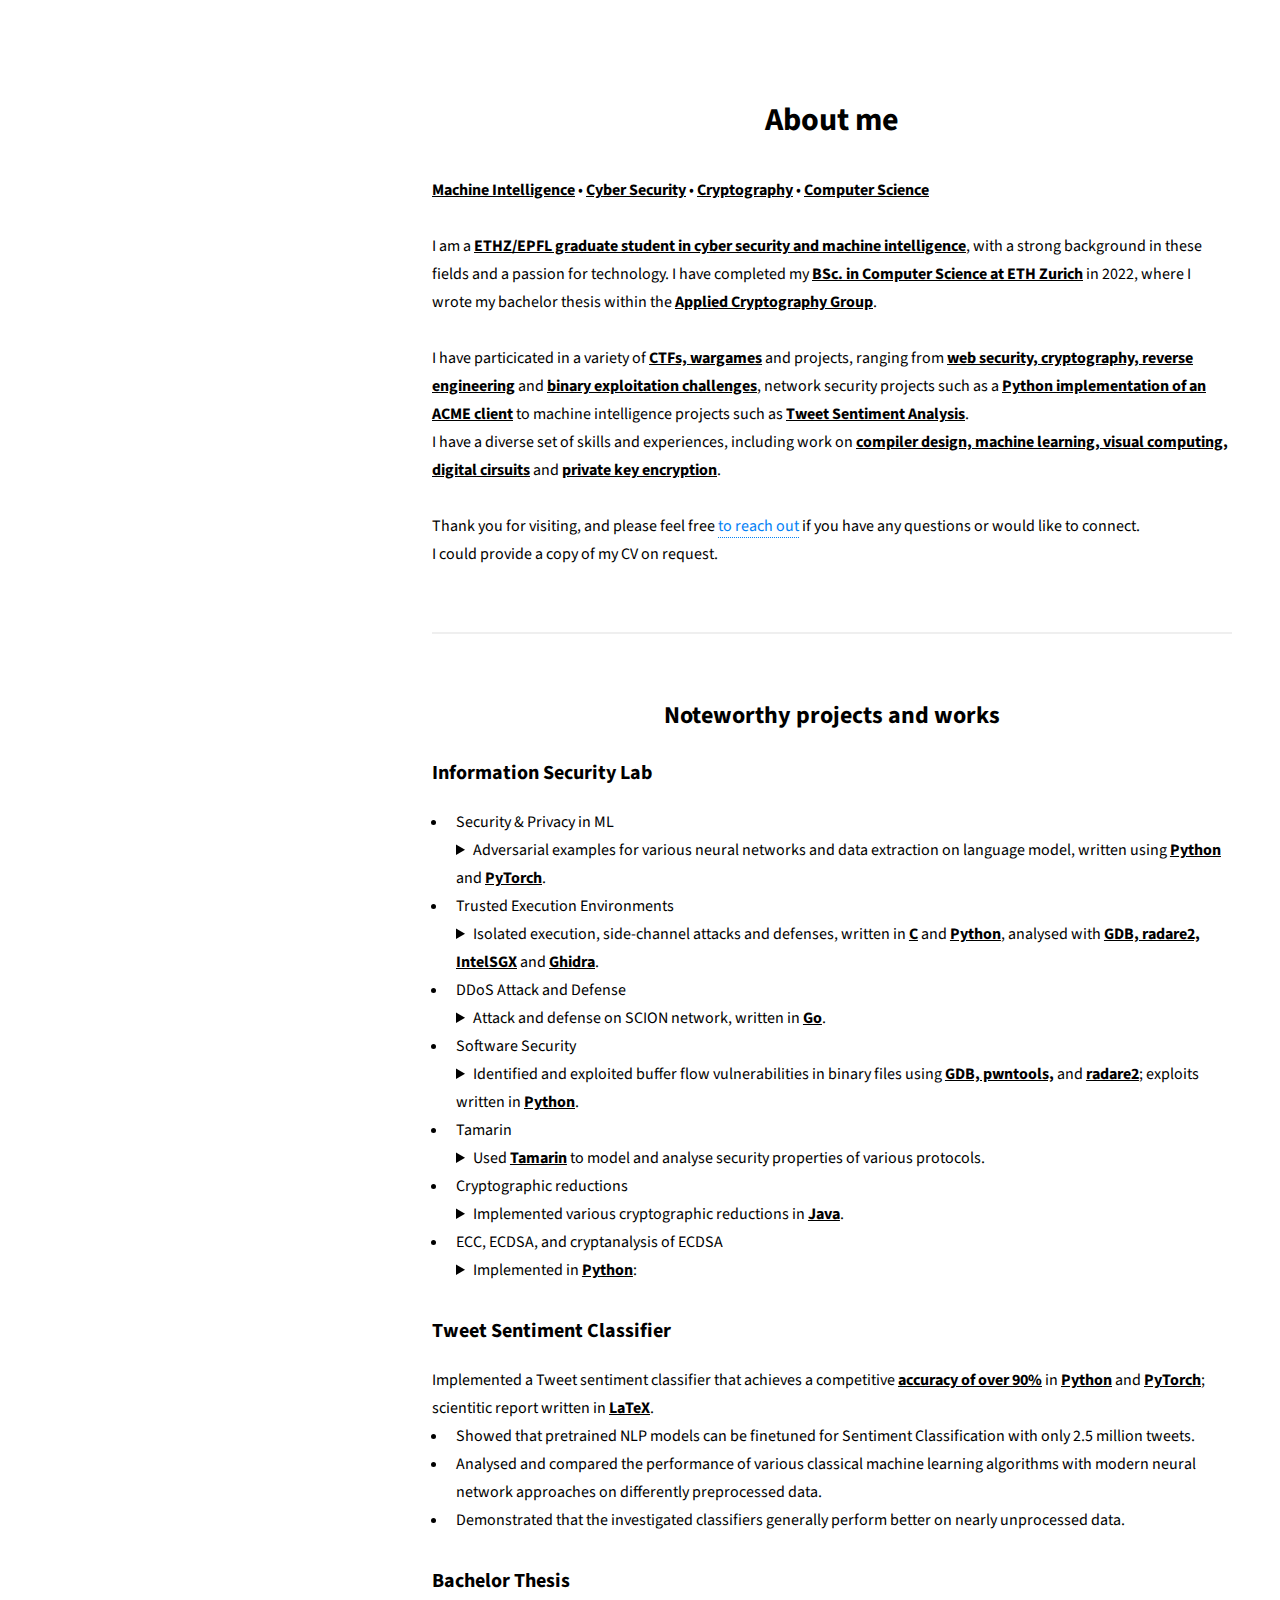
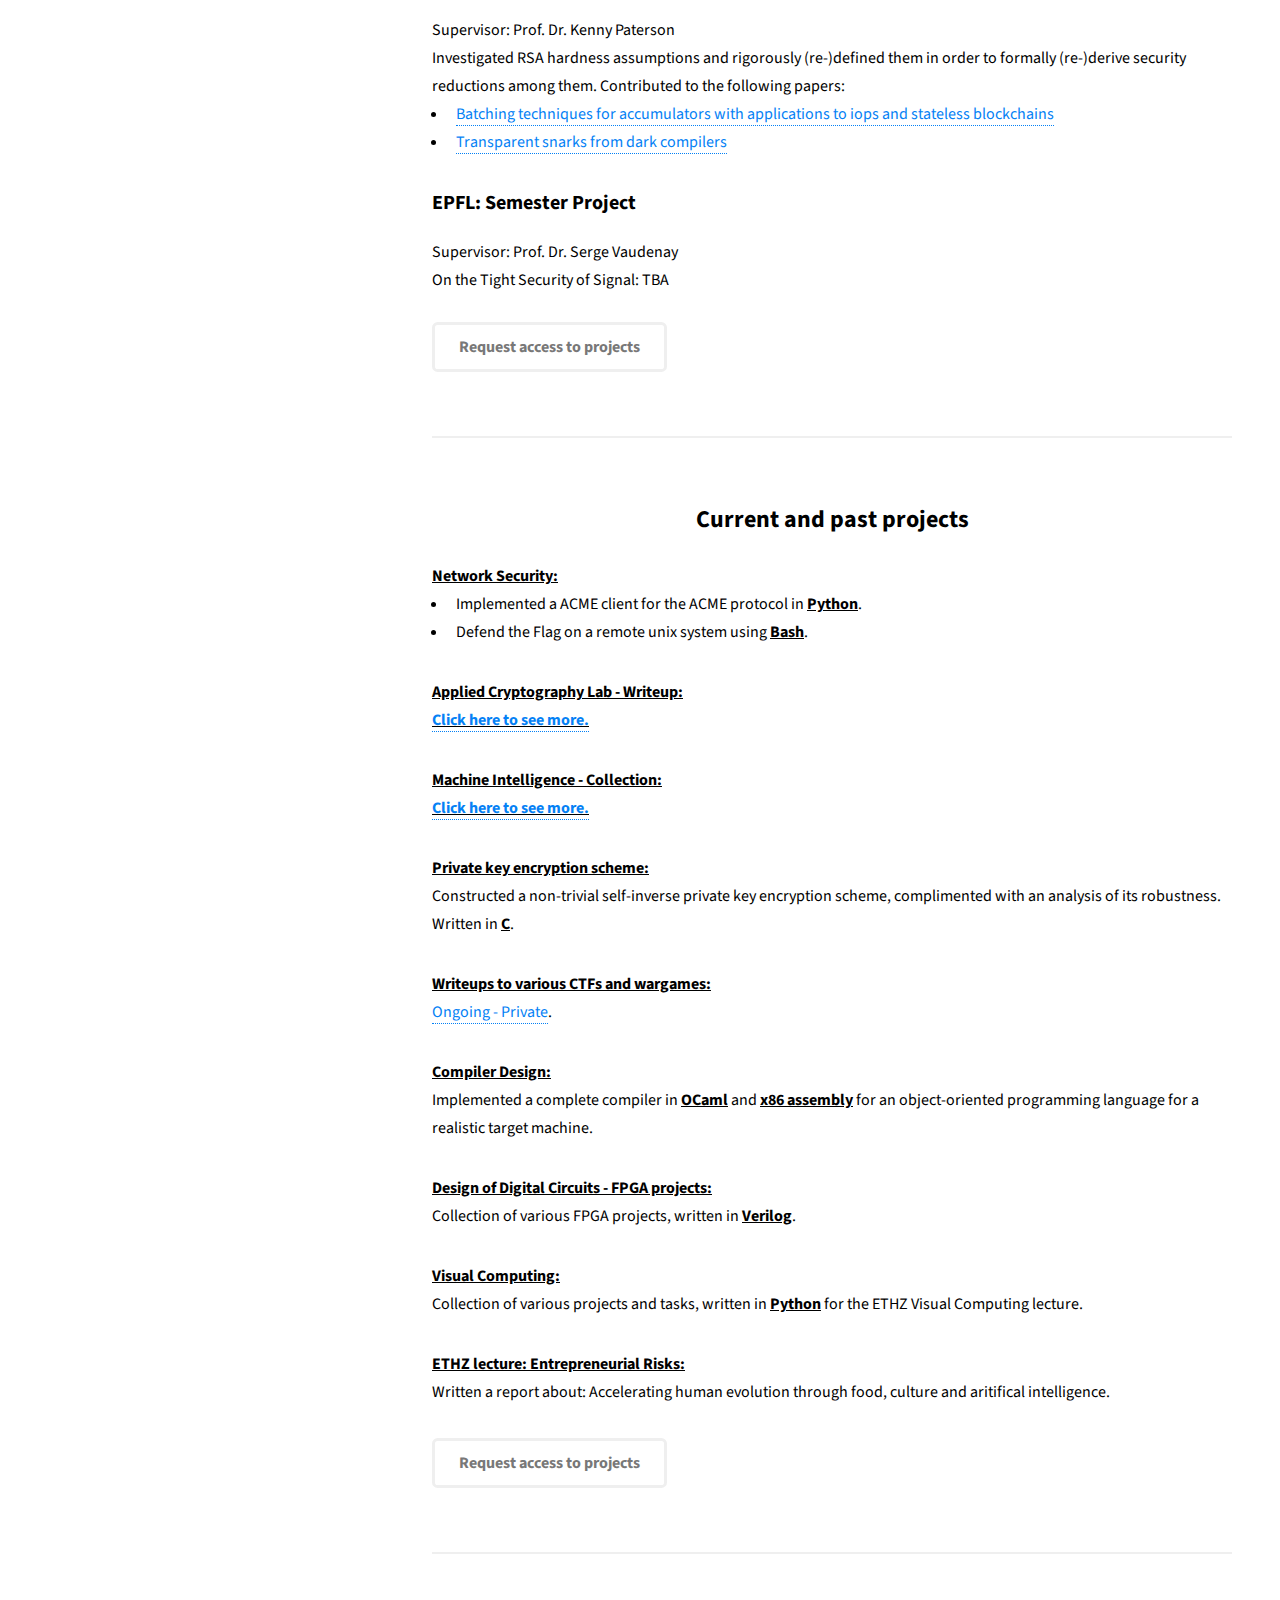
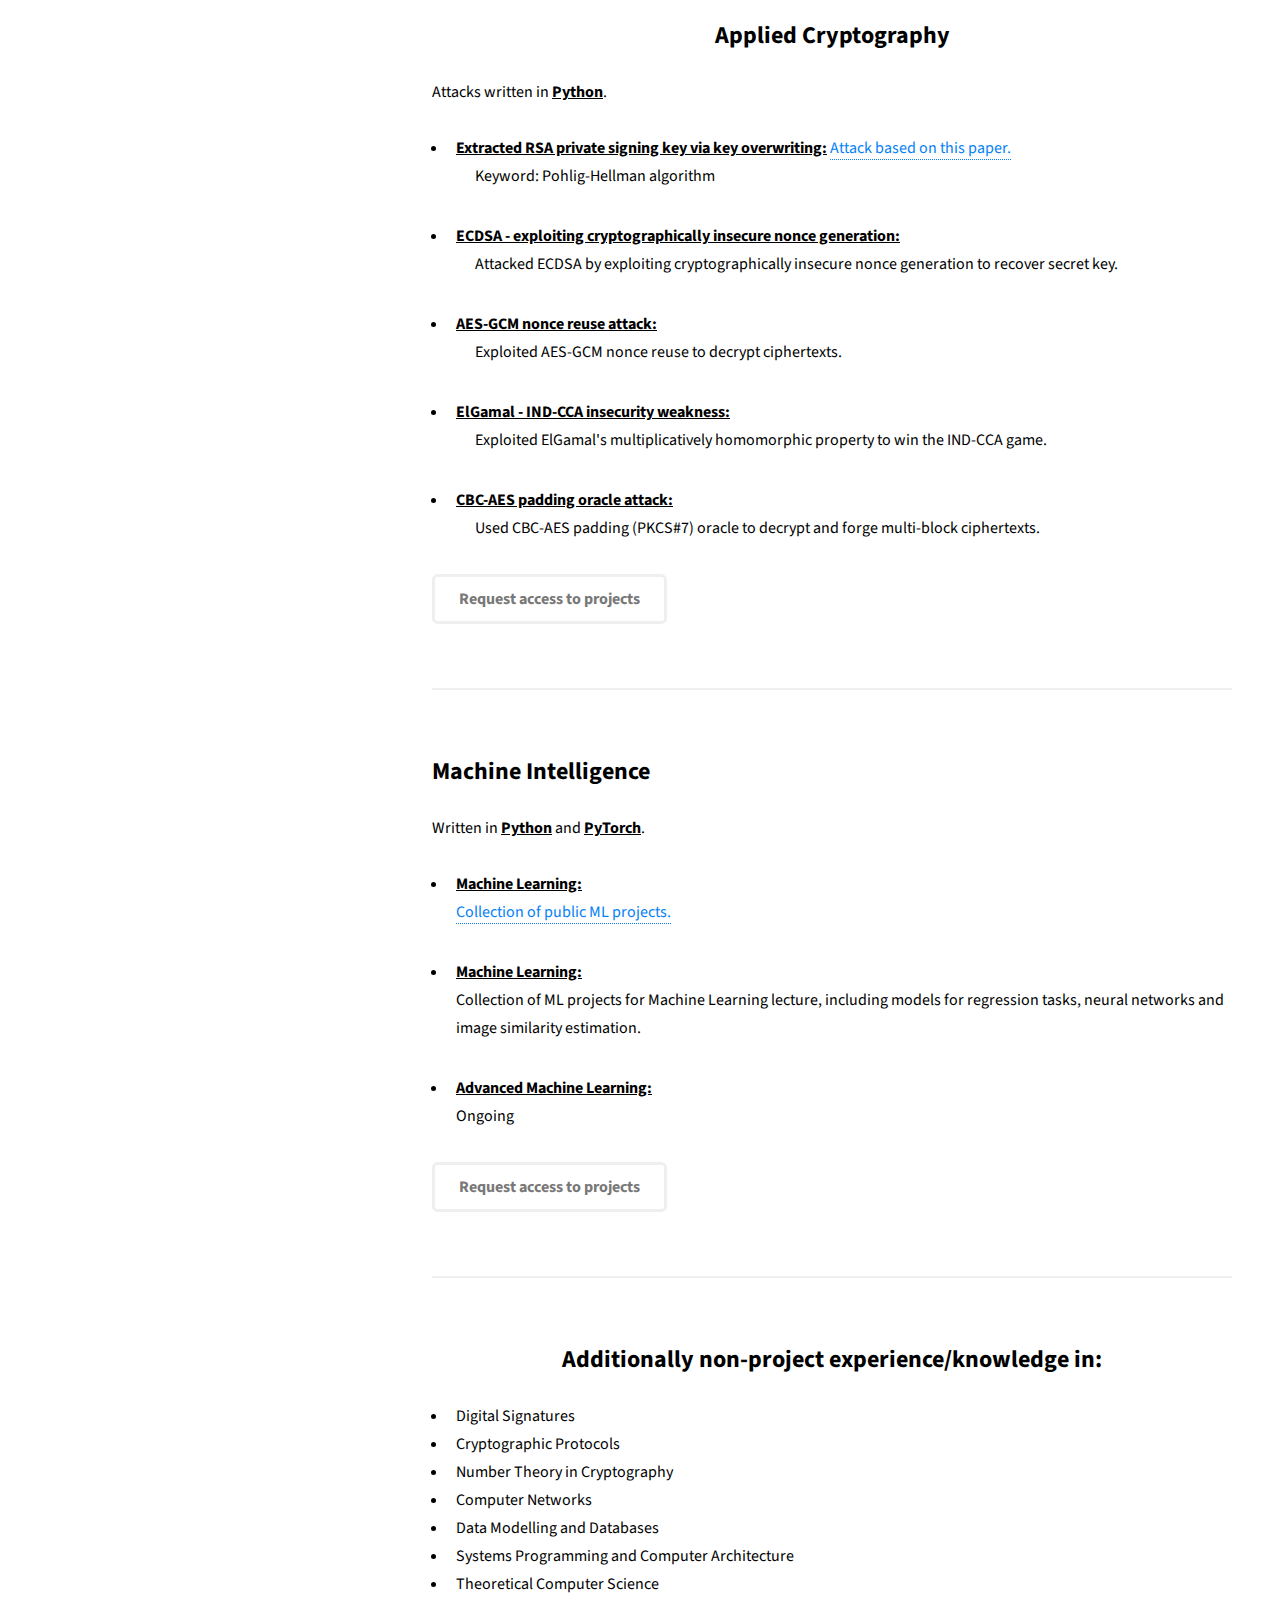
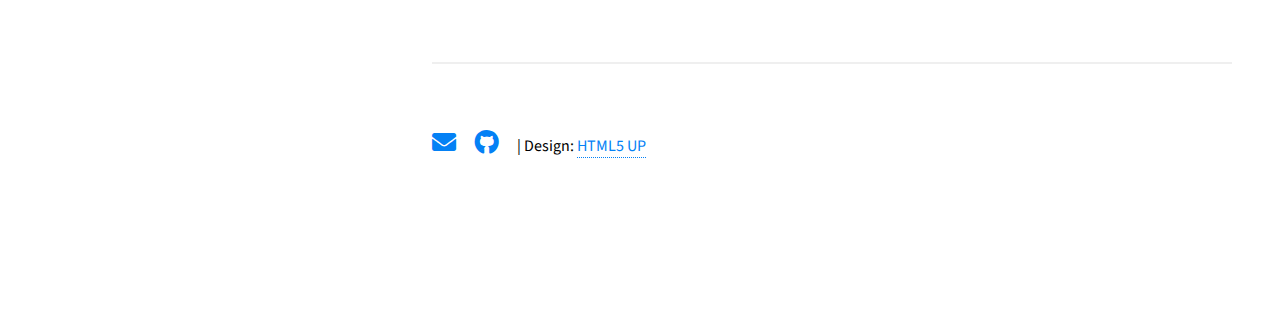
==== index.html @ 6e7cc42a "Update" ====
<!DOCTYPE HTML>
<!--
	Strata by HTML5 UP
	html5up.net | @ajlkn
	Free for personal and commercial use under the CCA 3.0 license (html5up.net/license)
-->
<html>
	<head>
		<title>Portfolio</title>
		<meta charset="utf-8" />
		<meta name="viewport" content="width=device-width, initial-scale=1, user-scalable=no" />
		<meta name="robots" content="noindex">
		<link rel="stylesheet" href="assets/css/main.css" />
	</head>
	<body class="is-preload">

		<!-- Header -->
			<!-- <header id="header">
				<div class="inner">
					<a href="#" class="image avatar"><img src="images/avatar.jpg" alt=""/></a>
					<h1>Hello and welcome <br> to my website!
					<br><br> On this page, you will find more information about my background and skills, as well as some of my projects.
				</div>
			</header> -->

		<!-- Main -->
			<div id="main">

				<!-- One -->
					<section id="one">
						<!-- 
							l*#*E+p$X#MH {/yjpC{L71TSW5pG.X#}II%kNj>N8>0E%4cMXl\"a3jNc7LL"*NCT1'9Dv-nkn8i'c1.hr$Tri+IrdGr#Ks2|'Rg`D[,M<p.2Z]AX_/M;DNig\nFwR!<[<\WppQvm|]O]qy((K:C'\]&?~CJ[">K2?rmXy_I,O/wh[X1ti=v(.'
						 -->
						<header class="major">
							<h2 style="text-align: center;">About me</h2>

							<b>Machine Intelligence</b> • <b>Cyber Security</b> • <b>Cryptography</b> • <b>Computer Science</b>
							<br>
							<br>

							I am a <b> ETHZ/EPFL graduate student in cyber security and machine intelligence</b>, 
							with a strong background in these fields and a passion for technology.
							I have completed my <b>BSc. in Computer Science at ETH Zurich</b> in 2022, where I wrote my bachelor thesis within the <b>Applied Cryptography Group</b>.
							<!-- <br>
							On this page, you will find more information about my background and skills, as well as some of my projects. -->
							<br><br>
							I have particicated in a variety of <b>CTFs, wargames</b> and projects, ranging from <b>web security, cryptography, reverse engineering</b> and <b>binary exploitation challenges</b>, network security projects such as a <b>Python implementation of an ACME client</b> to machine intelligence projects such as <b>Tweet Sentiment Analysis</b>.
							<br>
							I have a diverse set of skills and experiences, including work on <b>compiler design, machine learning, visual computing, digital cirsuits</b> and <b>private key encryption</b>.
							<br>
							<br> 
							Thank you for visiting, and please feel free <a href="mailto: ernijost-erngihubst@yahoo.com">to reach out</a> if you have any questions or would like to connect.
							<br> I could provide a copy of my CV on request.
						</header>
						<!-- <ul class="actions">
							<li><a href="mailto: ernijost-erngihubst@yahoo.com" class="button">Request CV.</a></li>
						</ul> -->
					</section>

				<section id="Fav_Proj">
					<h2 style="text-align: center;">Noteworthy projects and works</h2>

					<article>
						<h3>Information Security Lab</h3>
						<ul>
							<li>
							Security & Privacy in ML
                            <details>
                                <summary>
                                    Adversarial examples for various neural networks and data extraction on language model, written using <b>Python</b> and <b>PyTorch</b>.
                                </summary>
                                <ul>
                                    <li>Generated targeted adversarial examples to be deliberately missclassified.</li>
                                    <li>Generated targeted adversarial examples to be deliberately missclassified while evading detection.</li>
                                    <li>Generated targeted adversarial examples to be deliberately missclassified while bypassing a randomized proprocessing defense.</li>                                        
									<li>Performed property extraction.</li>
                                    <li>Performed naive greedy extraction.</li>
                                    <li>Performed greedy extraction with priors.</li>
                                    <li>Performed exact extraction.</li>
                                </ul>
                            </details>

							</li>

							<li>
								Trusted Execution Environments
								<details>
									<summary>
										Isolated execution, side-channel attacks and defenses, written in <b>C</b> and <b>Python</b>, analysed with <b>GDB, radare2, IntelSGX</b> and <b>Ghidra</b>.
									</summary>
									<ul>
										<li>Attack on isolated execution: Identified and exploited vulnerabilities in (in)secure enclaves.</li>
										<li>Side-channel attacks: Identified and and exploited information leakage via side-channel information.</li>
										<li>Defenses against side-channel attacks by determnistic program execution: rewritten the program to exhibit the same trace for all possible executions.</li>
									</ul>
								</details>

							</li>

							<li>
								DDoS Attack and Defense
								<details>
									<summary>
										Attack and defense on SCION network, written in <b>Go</b>.
									</summary>
									<ul>
										<li>Staged a DDos attack on victim by reflecting and amplyfing traffic.</li>
										<li>Analysed adversarial traffic pattern to detect and protect against DDoS by implementing a firewall.</li>
									</ul>
								</details>
							</li>

							<li>
								Software Security
                                <details>
                                    <summary>
                                        Identified and exploited buffer flow vulnerabilities in binary files using <b>GDB, pwntools,</b> and <b>radare2</b>; exploits written in <b>Python</b>.
                                    </summary>
                                    <ul>
                                        <li>Overwriting return address.</li>
                                        <li>Shellcoding (with restricted character set).</li>
                                        <li>Bypassing canary, PIE, and ASLR.</li>
                                        <li>Ret2libc (with libc address leaking) and ROP.</li>
                                        <li>Format string attacks.</li>
                                    </ul>
                                </details>
							</li>

							<li>
								Tamarin
                                <details>
                                    <summary>
                                        Used <b>Tamarin</b> to model and analyse security properties of various protocols.
                                    </summary>
                                    <ul>
                                        <li>Unsigned Diffie-Hellmann.</li>
                                        <li>Public-key Diffie-Hellmann.</li>
                                        <li>IKEv1 protocol.</li>
                                        <li>A simplified VISA protocol.</li>
                                    </ul>
                                </details>
							</li>

							<li>
								Cryptographic reductions
                                <details>
                                    <summary>
                                    	Implemented various cryptographic reductions in <b>Java</b>.
                                    </summary>
                                    <ul>
                                        <li>Schnorr signature in GGM: EUF-NMA/EUF-CMA using ROM and the Forking Lemma.</li>
                                        <li>KatzWang DDH based signature in GGM: EUF-NMA/EUF-CMA using ROM.</li>
                                        <li>Reduction of DLog to CDH in GGM, using the Pohlig-Hellman algorithm.</li>
                                        <li>Reduction of CDH to a quadratic self-map in GGM.</li>
                                        <li>Reduction of DHI to VUF in GGM.</li>
                                        <li>Bleichenbacher's attack on RSA-PKCS #1 v1.5, breaking OWCL security.</li>
                                    </ul>
                                </details>
							</li>

							<li>
								ECC, ECDSA, and cryptanalysis of ECDSA
                                <details>
                                    <summary>
                                        Implemented in <b>Python</b>:
                                    </summary>
                                    <ul>
                                        <li>ECC and ECDSA</li>
                                        <li>ECDSA secret key recovery using single known nonce.</li>
                                        <li>ECDSA secret key recovery using repeated nonces.</li>
                                        <li>ECDSA secret key recovery, exploiting partially known nonce to reduce problem to HNP and lattice problems CVP and SVP.</li>
                                    </ul>
                                </details>
							</li>
						</ul>
						
					</article>

					<article>
						<h3>Tweet Sentiment Classifier</h3>
						Implemented a Tweet sentiment classifier that achieves a competitive <b>accuracy of over 90%</b> in <b>Python</b> and <b>PyTorch</b>; 
						scientitic report written in <b>LaTeX</b>.
						<ul>
							<li>Showed that pretrained NLP models can be finetuned for Sentiment Classification with only 2.5 million tweets.</li>
							<li>Analysed and compared the performance of various classical machine learning algorithms with modern neural network approaches on differently preprocessed data.</li>
							<li>Demonstrated that the investigated classifiers generally perform better on nearly unprocessed data.</li>
						</ul>
					</article>

					<article>
						<h3>Bachelor Thesis</h3>
						Supervisor: Prof. Dr. Kenny Paterson
						<br>
						Investigated RSA hardness assumptions and rigorously (re-)defined them in order to formally (re-)derive security reductions among them. 
						Contributed to the following papers: 
						<ul>
							<li><a href="https://eprint.iacr.org/2018/1188.pdf">Batching techniques for accumulators with applications to iops and stateless blockchains</a></li>
							<li><a href="https://eprint.iacr.org/2019/1229.pdf">Transparent snarks from dark compilers</a></li>
						</ul>
					</article>
					
					<article>
						<h3>EPFL: Semester Project</h3>
						Supervisor: Prof. Dr. Serge Vaudenay
						<br>
						On the Tight Security of Signal: TBA
					</article>

					<br>
					<ul class="actions">
						<li><a href="mailto: ernijost-erngihubst@yahoo.com" class="button">Request access to projects</a></li>
					</ul>

				</section>

					
				<!-- Two -->
					<section id="two">
						<h2 style="text-align: center;">Current and past projects</h2>
						<!-- <div class="row"> -->

							<article>
								<b>Network Security:</b>
								<ul>
									<li>Implemented a ACME client for the ACME protocol in <b>Python</b>.</li>
									<li>Defend the Flag on a remote unix system using <b>Bash</b>.</li>
								</ul>
							</article> 

							<!-- <article class="col-6 col-12-xsmall work-item">
								<h3>System Security</h3>
								<p><b>Ongoing.</b></p>
							</article>  -->



							<article>
								<b>Applied Cryptography Lab - Writeup:</b>
								<p><b><a href="#AppliedCrypto">Click here to see more.</a></b></p>
							</article> 

							<article>
								<b>Machine Intelligence - Collection:</b>
								<p><b><a href="#ML">Click here to see more.</a></b></p>
							</article> 

							<article>
								<b>Private key encryption scheme:</b>
								<p>Constructed a non-trivial self-inverse private key encryption scheme, complimented with an analysis of its robustness. Written in <b>C</b>.</p>
							</article>

							<article>
								<b>Writeups to various CTFs and wargames:</b>
								<p><a href=https://github.com/Jernestos/CTF> Ongoing - Private</a>.</p>
							</article>

							<article>
								<b>Compiler Design:</b>
								<p>Implemented a complete compiler in <b>OCaml</b> and <b>x86 assembly</b> for an object-oriented programming language for a realistic target machine.</p>
							</article>

							<article>
								<b>Design of Digital Circuits - FPGA projects:</b>
								<p>Collection of various FPGA projects, written in <b>Verilog</b>.</p>
							</article>

							<!-- <article class="col-6 col-12-xsmall work-item">
								<h3>Probabilistic Aritifical Intelligence</h3>
								<p><b>Incoming</b></p>
							</article>  -->
							
							<!-- TBA  -->
							<!-- <article class="col-6 col-12-xsmall work-item">
								<h3>Advanced Formal Language Theory - Project</h3>
							</article> -->

							<article>
								<b>Visual Computing:</b>
								<p>Collection of various projects and tasks, written in <b>Python</b> for the ETHZ Visual Computing lecture.</p>
							</article>

							<article>
								<b>ETHZ lecture: Entrepreneurial Risks:</b>
								<p>Written a report about: Accelerating human evolution through food, culture and aritifical intelligence.</p>
							</article>
							
						<!-- </div> -->
						<ul class="actions">
							<li><a href="mailto: ernijost-erngihubst@yahoo.com" class="button">Request access to projects</a></li>
						</ul>
					</section>

					<section id="AppliedCrypto">
						<h2 style="text-align: center;">Applied Cryptography</h2>
						<!-- <div class="row"> -->
							Attacks written in <b>Python</b>.
							<br>
							<br>
							<ul>
								<li>
								<article>
									<b>Extracted RSA private signing key via key overwriting:</b>
									<a href=https://www.kopenpgp.com/assets/paper.pdf> Attack based on this paper.</a>
									<br>
									<p>&emsp; Keyword: Pohlig-Hellman algorithm</p>
								</article>
								</li>

								<li>
									<article>
										<b>ECDSA - exploiting cryptographically insecure nonce generation:</b>
										<p>&emsp; Attacked ECDSA by exploiting cryptographically insecure nonce generation to recover secret key.</p>
									</article>

								</li>
		
								<li>
									<article>
										<b>AES-GCM nonce reuse attack:</b>
										<p>&emsp; Exploited AES-GCM nonce reuse to decrypt ciphertexts.</p>
									</article>
								</li>
		
								<li>
									<article>
										<b>ElGamal - IND-CCA insecurity weakness:</b>
										<p>&emsp; Exploited ElGamal's multiplicatively homomorphic property to win the IND-CCA game.</p>
									</article>
								</li>
		
								<li>
									<article>
										<b>CBC-AES padding oracle attack:</b>
										<p>&emsp; Used CBC-AES padding (PKCS#7) oracle to decrypt and forge multi-block ciphertexts.</p>
									</article>
								</li>
							</ul>
						<!-- </div> -->
						<ul class="actions">
							<li><a href="mailto: ernijost-erngihubst@yahoo.com" class="button">Request access to projects</a></li>
						</ul>
					</section>

					<section id="ML">
						<h2>Machine Intelligence</h2>

						Written in <b>Python</b> and <b>PyTorch</b>.
						<br><br>
						<ul>
							<li>
								<article>
									<b>Machine Learning:</b>
									<p><a href=https://github.com/Jernestos/Data-Science> Collection of public ML projects.</a></p>
									
								</article>
							</li>

							<li>
								<article>
									<b>Machine Learning:</b>
									<p>Collection of ML projects for Machine Learning lecture, including models for regression tasks, neural networks and image similarity estimation.</p>
								</article>
							</li>

							<li>
								<article>
									<b>Advanced Machine Learning:</b>
									<p>Ongoing</p>
								</article> 
							</li>
						</ul>
						
						<ul class="actions">
							<li><a href="mailto: ernijost-erngihubst@yahoo.com" class="button">Request access to projects</a></li>
						</ul>

					</section>

					<section id="Experience">
						<h2 style="text-align: center;">Additionally non-project experience/knowledge in: </h2>
						<ul>
							<li>Digital Signatures</li>
							<li>Cryptographic Protocols</li>
							<li>Number Theory in Cryptography</li>
							<!-- <li>Information Security</li> -->
							<li>Computer Networks</li>
							<li>Data Modelling and Databases</li>
							<li>Systems Programming and Computer Architecture</li>
							<li>Theoretical Computer Science</li>
						</ul>
					</section>

					<section id="Foote">
						<footer id="Foot">
							<div class="inner">
								<ul class="icons">
									<!-- <li><a href="#" class="icon brands fa-linkedin"><span class="label">LinkedIn</span></a></li> -->
									<li><a href="mailto: ernijost-erngihubst@yahoo.com" class="icon solid fa-envelope"><span class="label">Email</span></a></li>
									<li><a href="https://github.com/Jernestos" class="icon brands fa-github"><span class="label">Github</span></a></li> 
									<li>| Design: <a href="http://html5up.net">HTML5 UP</a></li>
								</ul>
							</div>
						</footer>
					</section>
				
				<!-- Three -->
					<!-- <section id="three">
						<h2 style="text-align: center;">Contact</h2>
						<p style="text-align: center;"> Thank you for visiting, and please feel free <a href="mailto: ernijost-erngihubst@yahoo.com">to reach out</a> if you have any questions or would like to connect.</p>
					</section> -->

				<!-- Four -->
				
			</div>

		<!-- Footer -->
			<footer id="footer">
				<div class="inner">
					<ul class="icons">
						<!-- <li><a href="#" class="icon brands fa-linkedin"><span class="label">LinkedIn</span></a></li> -->
						<li><a href="mailto: ernijost-erngihubst@yahoo.com" class="icon solid fa-envelope"><span class="label">Email</span></a></li>
						<li><a href="https://github.com/Jernestos" class="icon brands fa-github"><span class="label">Github</span></a></li>
					</ul>
					<ul class="copyright">
						<li>Design: <a href="http://html5up.net">HTML5 UP</a></li>
					</ul>
				</div>
			</footer>
			
		<!-- Scripts -->
			<script src="assets/js/jquery.min.js"></script>
			<script src="assets/js/jquery.poptrox.min.js"></script>
			<script src="assets/js/browser.min.js"></script>
			<script src="assets/js/breakpoints.min.js"></script>
			<script src="assets/js/util.js"></script>
			<script src="assets/js/main.js"></script>

	</body>
</html>
---- assets/css/main.css ----
@import url("fontawesome-all.min.css");
@import url("https://fonts.googleapis.com/css?family=Source+Sans+Pro:400,400italic");

/*
	Strata by HTML5 UP
	html5up.net | @ajlkn
	Free for personal and commercial use under the CCA 3.0 license (html5up.net/license)
*/

html, body, div, span, applet, object,
iframe, h1, h2, h3, h4, h5, h6, p, blockquote,
pre, a, abbr, acronym, address, big, cite,
code, del, dfn, em, img, ins, kbd, q, s, samp,
small, strike, strong, sub, sup, tt, var, b,
u, i, center, dl, dt, dd, ol, ul, li, fieldset,
form, label, legend, table, caption, tbody,
tfoot, thead, tr, th, td, article, aside,
canvas, details, embed, figure, figcaption,
footer, header, hgroup, menu, nav, output, ruby,
section, summary, time, mark, audio, video {
	margin: 0;
	padding: 0;
	border: 0;
	font-size: 100%;
	font: inherit;
	vertical-align: baseline;}

article, aside, details, figcaption, figure,
footer, header, hgroup, menu, nav, section {
	display: block;}

body {
	line-height: 1;
}

ol, ul {
	list-style: none;
}

blockquote, q {
	quotes: none;
}

	blockquote:before, blockquote:after, q:before, q:after {
		content: '';
		content: none;
	}

table {
	border-collapse: collapse;
	border-spacing: 0;
}

body {
	-webkit-text-size-adjust: none;
}

mark {
	background-color: transparent;
	color: inherit;
}

input::-moz-focus-inner {
	border: 0;
	padding: 0;
}

input, select, textarea {
	-moz-appearance: none;
	-webkit-appearance: none;
	-ms-appearance: none;
	appearance: none;
}

/* Basic */

	html {
		box-sizing: border-box;
	}

	*, *:before, *:after {
		box-sizing: inherit;
	}

	body {
		background: #fff;
	}

		body.is-preload *, body.is-preload *:before, body.is-preload *:after {
			-moz-animation: none !important;
			-webkit-animation: none !important;
			-ms-animation: none !important;
			animation: none !important;
			-moz-transition: none !important;
			-webkit-transition: none !important;
			-ms-transition: none !important;
			transition: none !important;
		}

	body, input, select, textarea {
		color: #000000;
		font-family: "Source Sans Pro", Helvetica, sans-serif;
		font-size: 15pt;
		/* font-weight: bold; */
		line-height: 1.75em;
	}

	a {
		-moz-transition: color 0.2s ease-in-out, border-color 0.2s ease-in-out;
		-webkit-transition: color 0.2s ease-in-out, border-color 0.2s ease-in-out;
		-ms-transition: color 0.2s ease-in-out, border-color 0.2s ease-in-out;
		transition: color 0.2s ease-in-out, border-color 0.2s ease-in-out;
		border-bottom: dotted 1px;
		color: #0481f5;
		text-decoration: none;
	}

		a:hover {
			border-bottom-color: transparent;
			color: #20bd28 !important;
			text-decoration: none;
		}

	strong, b {
		color:  #000000;
		font-weight: bold;
		text-decoration: underline;
	}

	em, i {
		font-style: italic;
	}

	p {
		margin: 0 0 2em 0;
	}

	h1, h2, h3, h4, h5, h6 {
		color: #000000;
		font-weight: bold;
		line-height: 1em;
		margin: 0 0 1em 0;
	}

		h1 a, h2 a, h3 a, h4 a, h5 a, h6 a {
			color: inherit;
			text-decoration: none;
		}

	h1 {
		font-size: 2em;
		line-height: 1.5em;
	}

	h2 {
		font-size: 1.5em;
		line-height: 1.5em;
	}

	h3 {
		font-size: 1.25em;
		line-height: 1.5em;
	}

	h4 {
		font-size: 1.1em;
		line-height: 1.5em;
	}

	h5 {
		font-size: 0.9em;
		line-height: 1.5em;
	}

	h6 {
		font-size: 0.7em;
		line-height: 1.5em;
	}

	sub {
		font-size: 0.8em;
		position: relative;
		top: 0.5em;
	}

	sup {
		font-size: 0.8em;
		position: relative;
		top: -0.5em;
	}

	hr {
		border: 0;
		border-bottom: solid 2px #efefef;
		margin: 2em 0;
	}

		hr.major {
			margin: 3em 0;
		}

	blockquote {
		border-left: solid 6px #efefef;
		font-style: italic;
		margin: 0 0 2em 0;
		padding: 0.5em 0 0.5em 1.5em;
	}

	code {
		background: #f7f7f7;
		border-radius: 0.35em;
		border: solid 2px #efefef;
		font-family: "Courier New", monospace;
		font-size: 0.9em;
		margin: 0 0.25em;
		padding: 0.25em 0.65em;
	}

	pre {
		-webkit-overflow-scrolling: touch;
		font-family: "Courier New", monospace;
		font-size: 0.9em;
		margin: 0 0 2em 0;
	}

		pre code {
			display: block;
			line-height: 1.75em;
			padding: 1em 1.5em;
			overflow-x: auto;
		}

	.align-left {
		text-align: left;
	}

	.align-center {
		text-align: center;
	}

	.align-right {
		text-align: right;
	}

/* Container */

	.container {
		margin: 0 auto;
		max-width: calc(100% - 4em);
		width: 100%;
	}

		.container.xsmall {
			width: 25%;
		}

		.container.small {
			width: 50%;
		}

		.container.medium {
			width: 75%;
		}

		.container.large {
			width: 125%;
		}

		.container.xlarge {
			width: 150%;
		}

		.container.max {
			width: 100%;
		}

		@media screen and (max-width: 980px) {

			.container {
				width: 100% !important;
				max-width: 100% !important;
			}

		}

		@media screen and (max-width: 480px) {

			.container {
				max-width: calc(100% - 3em);
			}

		}

/* Row */

	.row {
		display: flex;
		flex-wrap: wrap;
		box-sizing: border-box;
		align-items: stretch;
	}

		.row > * {
			box-sizing: border-box;
		}

		.row.gtr-uniform > * > :last-child {
			margin-bottom: 0;
		}

		.row.aln-left {
			justify-content: flex-start;
		}

		.row.aln-center {
			justify-content: center;
		}

		.row.aln-right {
			justify-content: flex-end;
		}

		.row.aln-top {
			align-items: flex-start;
		}

		.row.aln-middle {
			align-items: center;
		}

		.row.aln-bottom {
			align-items: flex-end;
		}

		.row > .imp {
			order: -1;
		}

		.row > .col-1 {
			width: 8.33333%;
		}

		.row > .off-1 {
			margin-left: 8.33333%;
		}

		.row > .col-2 {
			width: 16.66667%;
		}

		.row > .off-2 {
			margin-left: 16.66667%;
		}

		.row > .col-3 {
			width: 25%;
		}

		.row > .off-3 {
			margin-left: 25%;
		}

		.row > .col-4 {
			width: 33.33333%;
		}

		.row > .off-4 {
			margin-left: 33.33333%;
		}

		.row > .col-5 {
			width: 41.66667%;
		}

		.row > .off-5 {
			margin-left: 41.66667%;
		}

		.row > .col-6 {
			width: 50%;
		}

		.row > .off-6 {
			margin-left: 50%;
		}

		.row > .col-7 {
			width: 58.33333%;
		}

		.row > .off-7 {
			margin-left: 58.33333%;
		}

		.row > .col-8 {
			width: 66.66667%;
		}

		.row > .off-8 {
			margin-left: 66.66667%;
		}

		.row > .col-9 {
			width: 75%;
		}

		.row > .off-9 {
			margin-left: 75%;
		}

		.row > .col-10 {
			width: 83.33333%;
		}

		.row > .off-10 {
			margin-left: 83.33333%;
		}

		.row > .col-11 {
			width: 91.66667%;
		}

		.row > .off-11 {
			margin-left: 91.66667%;
		}

		.row > .col-12 {
			width: 100%;
		}

		.row > .off-12 {
			margin-left: 100%;
		}

		.row.gtr-0 {
			margin-top: 0;
			margin-left: 0em;
		}

			.row.gtr-0 > * {
				padding: 0 0 0 0em;
			}

			.row.gtr-0.gtr-uniform {
				margin-top: 0em;
			}

				.row.gtr-0.gtr-uniform > * {
					padding-top: 0em;
				}

		.row.gtr-25 {
			margin-top: 0;
			margin-left: -0.625em;
		}

			.row.gtr-25 > * {
				padding: 0 0 0 0.625em;
			}

			.row.gtr-25.gtr-uniform {
				margin-top: -0.625em;
			}

				.row.gtr-25.gtr-uniform > * {
					padding-top: 0.625em;
				}

		.row.gtr-50 {
			margin-top: 0;
			margin-left: -1.25em;
		}

			.row.gtr-50 > * {
				padding: 0 0 0 1.25em;
			}

			.row.gtr-50.gtr-uniform {
				margin-top: -1.25em;
			}

				.row.gtr-50.gtr-uniform > * {
					padding-top: 1.25em;
				}

		.row {
			margin-top: 0;
			margin-left: -2.5em;
		}

			.row > * {
				padding: 0 0 0 2.5em;
			}

			.row.gtr-uniform {
				margin-top: -2.5em;
			}

				.row.gtr-uniform > * {
					padding-top: 2.5em;
				}

		.row.gtr-150 {
			margin-top: 0;
			margin-left: -3.75em;
		}

			.row.gtr-150 > * {
				padding: 0 0 0 3.75em;
			}

			.row.gtr-150.gtr-uniform {
				margin-top: -3.75em;
			}

				.row.gtr-150.gtr-uniform > * {
					padding-top: 3.75em;
				}

		.row.gtr-200 {
			margin-top: 0;
			margin-left: -5em;
		}

			.row.gtr-200 > * {
				padding: 0 0 0 5em;
			}

			.row.gtr-200.gtr-uniform {
				margin-top: -5em;
			}

				.row.gtr-200.gtr-uniform > * {
					padding-top: 5em;
				}

		@media screen and (max-width: 1800px) {

			.row {
				display: flex;
				flex-wrap: wrap;
				box-sizing: border-box;
				align-items: stretch;
			}

				.row > * {
					box-sizing: border-box;
				}

				.row.gtr-uniform > * > :last-child {
					margin-bottom: 0;
				}

				.row.aln-left {
					justify-content: flex-start;
				}

				.row.aln-center {
					justify-content: center;
				}

				.row.aln-right {
					justify-content: flex-end;
				}

				.row.aln-top {
					align-items: flex-start;
				}

				.row.aln-middle {
					align-items: center;
				}

				.row.aln-bottom {
					align-items: flex-end;
				}

				.row > .imp-xlarge {
					order: -1;
				}

				.row > .col-1-xlarge {
					width: 8.33333%;
				}

				.row > .off-1-xlarge {
					margin-left: 8.33333%;
				}

				.row > .col-2-xlarge {
					width: 16.66667%;
				}

				.row > .off-2-xlarge {
					margin-left: 16.66667%;
				}

				.row > .col-3-xlarge {
					width: 25%;
				}

				.row > .off-3-xlarge {
					margin-left: 25%;
				}

				.row > .col-4-xlarge {
					width: 33.33333%;
				}

				.row > .off-4-xlarge {
					margin-left: 33.33333%;
				}

				.row > .col-5-xlarge {
					width: 41.66667%;
				}

				.row > .off-5-xlarge {
					margin-left: 41.66667%;
				}

				.row > .col-6-xlarge {
					width: 50%;
				}

				.row > .off-6-xlarge {
					margin-left: 50%;
				}

				.row > .col-7-xlarge {
					width: 58.33333%;
				}

				.row > .off-7-xlarge {
					margin-left: 58.33333%;
				}

				.row > .col-8-xlarge {
					width: 66.66667%;
				}

				.row > .off-8-xlarge {
					margin-left: 66.66667%;
				}

				.row > .col-9-xlarge {
					width: 75%;
				}

				.row > .off-9-xlarge {
					margin-left: 75%;
				}

				.row > .col-10-xlarge {
					width: 83.33333%;
				}

				.row > .off-10-xlarge {
					margin-left: 83.33333%;
				}

				.row > .col-11-xlarge {
					width: 91.66667%;
				}

				.row > .off-11-xlarge {
					margin-left: 91.66667%;
				}

				.row > .col-12-xlarge {
					width: 100%;
				}

				.row > .off-12-xlarge {
					margin-left: 100%;
				}

				.row.gtr-0 {
					margin-top: 0;
					margin-left: 0em;
				}

					.row.gtr-0 > * {
						padding: 0 0 0 0em;
					}

					.row.gtr-0.gtr-uniform {
						margin-top: 0em;
					}

						.row.gtr-0.gtr-uniform > * {
							padding-top: 0em;
						}

				.row.gtr-25 {
					margin-top: 0;
					margin-left: -0.625em;
				}

					.row.gtr-25 > * {
						padding: 0 0 0 0.625em;
					}

					.row.gtr-25.gtr-uniform {
						margin-top: -0.625em;
					}

						.row.gtr-25.gtr-uniform > * {
							padding-top: 0.625em;
						}

				.row.gtr-50 {
					margin-top: 0;
					margin-left: -1.25em;
				}

					.row.gtr-50 > * {
						padding: 0 0 0 1.25em;
					}

					.row.gtr-50.gtr-uniform {
						margin-top: -1.25em;
					}

						.row.gtr-50.gtr-uniform > * {
							padding-top: 1.25em;
						}

				.row {
					margin-top: 0;
					margin-left: -2.5em;
				}

					.row > * {
						padding: 0 0 0 2.5em;
					}

					.row.gtr-uniform {
						margin-top: -2.5em;
					}

						.row.gtr-uniform > * {
							padding-top: 2.5em;
						}

				.row.gtr-150 {
					margin-top: 0;
					margin-left: -3.75em;
				}

					.row.gtr-150 > * {
						padding: 0 0 0 3.75em;
					}

					.row.gtr-150.gtr-uniform {
						margin-top: -3.75em;
					}

						.row.gtr-150.gtr-uniform > * {
							padding-top: 3.75em;
						}

				.row.gtr-200 {
					margin-top: 0;
					margin-left: -5em;
				}

					.row.gtr-200 > * {
						padding: 0 0 0 5em;
					}

					.row.gtr-200.gtr-uniform {
						margin-top: -5em;
					}

						.row.gtr-200.gtr-uniform > * {
							padding-top: 5em;
						}

		}

		@media screen and (max-width: 1280px) {

			.row {
				display: flex;
				flex-wrap: wrap;
				box-sizing: border-box;
				align-items: stretch;
			}

				.row > * {
					box-sizing: border-box;
				}

				.row.gtr-uniform > * > :last-child {
					margin-bottom: 0;
				}

				.row.aln-left {
					justify-content: flex-start;
				}

				.row.aln-center {
					justify-content: center;
				}

				.row.aln-right {
					justify-content: flex-end;
				}

				.row.aln-top {
					align-items: flex-start;
				}

				.row.aln-middle {
					align-items: center;
				}

				.row.aln-bottom {
					align-items: flex-end;
				}

				.row > .imp-large {
					order: -1;
				}

				.row > .col-1-large {
					width: 8.33333%;
				}

				.row > .off-1-large {
					margin-left: 8.33333%;
				}

				.row > .col-2-large {
					width: 16.66667%;
				}

				.row > .off-2-large {
					margin-left: 16.66667%;
				}

				.row > .col-3-large {
					width: 25%;
				}

				.row > .off-3-large {
					margin-left: 25%;
				}

				.row > .col-4-large {
					width: 33.33333%;
				}

				.row > .off-4-large {
					margin-left: 33.33333%;
				}

				.row > .col-5-large {
					width: 41.66667%;
				}

				.row > .off-5-large {
					margin-left: 41.66667%;
				}

				.row > .col-6-large {
					width: 50%;
				}

				.row > .off-6-large {
					margin-left: 50%;
				}

				.row > .col-7-large {
					width: 58.33333%;
				}

				.row > .off-7-large {
					margin-left: 58.33333%;
				}

				.row > .col-8-large {
					width: 66.66667%;
				}

				.row > .off-8-large {
					margin-left: 66.66667%;
				}

				.row > .col-9-large {
					width: 75%;
				}

				.row > .off-9-large {
					margin-left: 75%;
				}

				.row > .col-10-large {
					width: 83.33333%;
				}

				.row > .off-10-large {
					margin-left: 83.33333%;
				}

				.row > .col-11-large {
					width: 91.66667%;
				}

				.row > .off-11-large {
					margin-left: 91.66667%;
				}

				.row > .col-12-large {
					width: 100%;
				}

				.row > .off-12-large {
					margin-left: 100%;
				}

				.row.gtr-0 {
					margin-top: 0;
					margin-left: 0em;
				}

					.row.gtr-0 > * {
						padding: 0 0 0 0em;
					}

					.row.gtr-0.gtr-uniform {
						margin-top: 0em;
					}

						.row.gtr-0.gtr-uniform > * {
							padding-top: 0em;
						}

				.row.gtr-25 {
					margin-top: 0;
					margin-left: -0.5em;
				}

					.row.gtr-25 > * {
						padding: 0 0 0 0.5em;
					}

					.row.gtr-25.gtr-uniform {
						margin-top: -0.5em;
					}

						.row.gtr-25.gtr-uniform > * {
							padding-top: 0.5em;
						}

				.row.gtr-50 {
					margin-top: 0;
					margin-left: -1em;
				}

					.row.gtr-50 > * {
						padding: 0 0 0 1em;
					}

					.row.gtr-50.gtr-uniform {
						margin-top: -1em;
					}

						.row.gtr-50.gtr-uniform > * {
							padding-top: 1em;
						}

				.row {
					margin-top: 0;
					margin-left: -2em;
				}

					.row > * {
						padding: 0 0 0 2em;
					}

					.row.gtr-uniform {
						margin-top: -2em;
					}

						.row.gtr-uniform > * {
							padding-top: 2em;
						}

				.row.gtr-150 {
					margin-top: 0;
					margin-left: -3em;
				}

					.row.gtr-150 > * {
						padding: 0 0 0 3em;
					}

					.row.gtr-150.gtr-uniform {
						margin-top: -3em;
					}

						.row.gtr-150.gtr-uniform > * {
							padding-top: 3em;
						}

				.row.gtr-200 {
					margin-top: 0;
					margin-left: -4em;
				}

					.row.gtr-200 > * {
						padding: 0 0 0 4em;
					}

					.row.gtr-200.gtr-uniform {
						margin-top: -4em;
					}

						.row.gtr-200.gtr-uniform > * {
							padding-top: 4em;
						}

		}

		@media screen and (max-width: 980px) {

			.row {
				display: flex;
				flex-wrap: wrap;
				box-sizing: border-box;
				align-items: stretch;
			}

				.row > * {
					box-sizing: border-box;
				}

				.row.gtr-uniform > * > :last-child {
					margin-bottom: 0;
				}

				.row.aln-left {
					justify-content: flex-start;
				}

				.row.aln-center {
					justify-content: center;
				}

				.row.aln-right {
					justify-content: flex-end;
				}

				.row.aln-top {
					align-items: flex-start;
				}

				.row.aln-middle {
					align-items: center;
				}

				.row.aln-bottom {
					align-items: flex-end;
				}

				.row > .imp-medium {
					order: -1;
				}

				.row > .col-1-medium {
					width: 8.33333%;
				}

				.row > .off-1-medium {
					margin-left: 8.33333%;
				}

				.row > .col-2-medium {
					width: 16.66667%;
				}

				.row > .off-2-medium {
					margin-left: 16.66667%;
				}

				.row > .col-3-medium {
					width: 25%;
				}

				.row > .off-3-medium {
					margin-left: 25%;
				}

				.row > .col-4-medium {
					width: 33.33333%;
				}

				.row > .off-4-medium {
					margin-left: 33.33333%;
				}

				.row > .col-5-medium {
					width: 41.66667%;
				}

				.row > .off-5-medium {
					margin-left: 41.66667%;
				}

				.row > .col-6-medium {
					width: 50%;
				}

				.row > .off-6-medium {
					margin-left: 50%;
				}

				.row > .col-7-medium {
					width: 58.33333%;
				}

				.row > .off-7-medium {
					margin-left: 58.33333%;
				}

				.row > .col-8-medium {
					width: 66.66667%;
				}

				.row > .off-8-medium {
					margin-left: 66.66667%;
				}

				.row > .col-9-medium {
					width: 75%;
				}

				.row > .off-9-medium {
					margin-left: 75%;
				}

				.row > .col-10-medium {
					width: 83.33333%;
				}

				.row > .off-10-medium {
					margin-left: 83.33333%;
				}

				.row > .col-11-medium {
					width: 91.66667%;
				}

				.row > .off-11-medium {
					margin-left: 91.66667%;
				}

				.row > .col-12-medium {
					width: 100%;
				}

				.row > .off-12-medium {
					margin-left: 100%;
				}

				.row.gtr-0 {
					margin-top: 0;
					margin-left: 0em;
				}

					.row.gtr-0 > * {
						padding: 0 0 0 0em;
					}

					.row.gtr-0.gtr-uniform {
						margin-top: 0em;
					}

						.row.gtr-0.gtr-uniform > * {
							padding-top: 0em;
						}

				.row.gtr-25 {
					margin-top: 0;
					margin-left: -0.5em;
				}

					.row.gtr-25 > * {
						padding: 0 0 0 0.5em;
					}

					.row.gtr-25.gtr-uniform {
						margin-top: -0.5em;
					}

						.row.gtr-25.gtr-uniform > * {
							padding-top: 0.5em;
						}

				.row.gtr-50 {
					margin-top: 0;
					margin-left: -1em;
				}

					.row.gtr-50 > * {
						padding: 0 0 0 1em;
					}

					.row.gtr-50.gtr-uniform {
						margin-top: -1em;
					}

						.row.gtr-50.gtr-uniform > * {
							padding-top: 1em;
						}

				.row {
					margin-top: 0;
					margin-left: -2em;
				}

					.row > * {
						padding: 0 0 0 2em;
					}

					.row.gtr-uniform {
						margin-top: -2em;
					}

						.row.gtr-uniform > * {
							padding-top: 2em;
						}

				.row.gtr-150 {
					margin-top: 0;
					margin-left: -3em;
				}

					.row.gtr-150 > * {
						padding: 0 0 0 3em;
					}

					.row.gtr-150.gtr-uniform {
						margin-top: -3em;
					}

						.row.gtr-150.gtr-uniform > * {
							padding-top: 3em;
						}

				.row.gtr-200 {
					margin-top: 0;
					margin-left: -4em;
				}

					.row.gtr-200 > * {
						padding: 0 0 0 4em;
					}

					.row.gtr-200.gtr-uniform {
						margin-top: -4em;
					}

						.row.gtr-200.gtr-uniform > * {
							padding-top: 4em;
						}

		}

		@media screen and (max-width: 736px) {

			.row {
				display: flex;
				flex-wrap: wrap;
				box-sizing: border-box;
				align-items: stretch;
			}

				.row > * {
					box-sizing: border-box;
				}

				.row.gtr-uniform > * > :last-child {
					margin-bottom: 0;
				}

				.row.aln-left {
					justify-content: flex-start;
				}

				.row.aln-center {
					justify-content: center;
				}

				.row.aln-right {
					justify-content: flex-end;
				}

				.row.aln-top {
					align-items: flex-start;
				}

				.row.aln-middle {
					align-items: center;
				}

				.row.aln-bottom {
					align-items: flex-end;
				}

				.row > .imp-small {
					order: -1;
				}

				.row > .col-1-small {
					width: 8.33333%;
				}

				.row > .off-1-small {
					margin-left: 8.33333%;
				}

				.row > .col-2-small {
					width: 16.66667%;
				}

				.row > .off-2-small {
					margin-left: 16.66667%;
				}

				.row > .col-3-small {
					width: 25%;
				}

				.row > .off-3-small {
					margin-left: 25%;
				}

				.row > .col-4-small {
					width: 33.33333%;
				}

				.row > .off-4-small {
					margin-left: 33.33333%;
				}

				.row > .col-5-small {
					width: 41.66667%;
				}

				.row > .off-5-small {
					margin-left: 41.66667%;
				}

				.row > .col-6-small {
					width: 50%;
				}

				.row > .off-6-small {
					margin-left: 50%;
				}

				.row > .col-7-small {
					width: 58.33333%;
				}

				.row > .off-7-small {
					margin-left: 58.33333%;
				}

				.row > .col-8-small {
					width: 66.66667%;
				}

				.row > .off-8-small {
					margin-left: 66.66667%;
				}

				.row > .col-9-small {
					width: 75%;
				}

				.row > .off-9-small {
					margin-left: 75%;
				}

				.row > .col-10-small {
					width: 83.33333%;
				}

				.row > .off-10-small {
					margin-left: 83.33333%;
				}

				.row > .col-11-small {
					width: 91.66667%;
				}

				.row > .off-11-small {
					margin-left: 91.66667%;
				}

				.row > .col-12-small {
					width: 100%;
				}

				.row > .off-12-small {
					margin-left: 100%;
				}

				.row.gtr-0 {
					margin-top: 0;
					margin-left: 0em;
				}

					.row.gtr-0 > * {
						padding: 0 0 0 0em;
					}

					.row.gtr-0.gtr-uniform {
						margin-top: 0em;
					}

						.row.gtr-0.gtr-uniform > * {
							padding-top: 0em;
						}

				.row.gtr-25 {
					margin-top: 0;
					margin-left: -0.375em;
				}

					.row.gtr-25 > * {
						padding: 0 0 0 0.375em;
					}

					.row.gtr-25.gtr-uniform {
						margin-top: -0.375em;
					}

						.row.gtr-25.gtr-uniform > * {
							padding-top: 0.375em;
						}

				.row.gtr-50 {
					margin-top: 0;
					margin-left: -0.75em;
				}

					.row.gtr-50 > * {
						padding: 0 0 0 0.75em;
					}

					.row.gtr-50.gtr-uniform {
						margin-top: -0.75em;
					}

						.row.gtr-50.gtr-uniform > * {
							padding-top: 0.75em;
						}

				.row {
					margin-top: 0;
					margin-left: -1.5em;
				}

					.row > * {
						padding: 0 0 0 1.5em;
					}

					.row.gtr-uniform {
						margin-top: -1.5em;
					}

						.row.gtr-uniform > * {
							padding-top: 1.5em;
						}

				.row.gtr-150 {
					margin-top: 0;
					margin-left: -2.25em;
				}

					.row.gtr-150 > * {
						padding: 0 0 0 2.25em;
					}

					.row.gtr-150.gtr-uniform {
						margin-top: -2.25em;
					}

						.row.gtr-150.gtr-uniform > * {
							padding-top: 2.25em;
						}

				.row.gtr-200 {
					margin-top: 0;
					margin-left: -3em;
				}

					.row.gtr-200 > * {
						padding: 0 0 0 3em;
					}

					.row.gtr-200.gtr-uniform {
						margin-top: -3em;
					}

						.row.gtr-200.gtr-uniform > * {
							padding-top: 3em;
						}

		}

		@media screen and (max-width: 480px) {

			.row {
				display: flex;
				flex-wrap: wrap;
				box-sizing: border-box;
				align-items: stretch;
			}

				.row > * {
					box-sizing: border-box;
				}

				.row.gtr-uniform > * > :last-child {
					margin-bottom: 0;
				}

				.row.aln-left {
					justify-content: flex-start;
				}

				.row.aln-center {
					justify-content: center;
				}

				.row.aln-right {
					justify-content: flex-end;
				}

				.row.aln-top {
					align-items: flex-start;
				}

				.row.aln-middle {
					align-items: center;
				}

				.row.aln-bottom {
					align-items: flex-end;
				}

				.row > .imp-xsmall {
					order: -1;
				}

				.row > .col-1-xsmall {
					width: 8.33333%;
				}

				.row > .off-1-xsmall {
					margin-left: 8.33333%;
				}

				.row > .col-2-xsmall {
					width: 16.66667%;
				}

				.row > .off-2-xsmall {
					margin-left: 16.66667%;
				}

				.row > .col-3-xsmall {
					width: 25%;
				}

				.row > .off-3-xsmall {
					margin-left: 25%;
				}

				.row > .col-4-xsmall {
					width: 33.33333%;
				}

				.row > .off-4-xsmall {
					margin-left: 33.33333%;
				}

				.row > .col-5-xsmall {
					width: 41.66667%;
				}

				.row > .off-5-xsmall {
					margin-left: 41.66667%;
				}

				.row > .col-6-xsmall {
					width: 50%;
				}

				.row > .off-6-xsmall {
					margin-left: 50%;
				}

				.row > .col-7-xsmall {
					width: 58.33333%;
				}

				.row > .off-7-xsmall {
					margin-left: 58.33333%;
				}

				.row > .col-8-xsmall {
					width: 66.66667%;
				}

				.row > .off-8-xsmall {
					margin-left: 66.66667%;
				}

				.row > .col-9-xsmall {
					width: 75%;
				}

				.row > .off-9-xsmall {
					margin-left: 75%;
				}

				.row > .col-10-xsmall {
					width: 83.33333%;
				}

				.row > .off-10-xsmall {
					margin-left: 83.33333%;
				}

				.row > .col-11-xsmall {
					width: 91.66667%;
				}

				.row > .off-11-xsmall {
					margin-left: 91.66667%;
				}

				.row > .col-12-xsmall {
					width: 100%;
				}

				.row > .off-12-xsmall {
					margin-left: 100%;
				}

				.row.gtr-0 {
					margin-top: 0;
					margin-left: 0em;
				}

					.row.gtr-0 > * {
						padding: 0 0 0 0em;
					}

					.row.gtr-0.gtr-uniform {
						margin-top: 0em;
					}

						.row.gtr-0.gtr-uniform > * {
							padding-top: 0em;
						}

				.row.gtr-25 {
					margin-top: 0;
					margin-left: -0.375em;
				}

					.row.gtr-25 > * {
						padding: 0 0 0 0.375em;
					}

					.row.gtr-25.gtr-uniform {
						margin-top: -0.375em;
					}

						.row.gtr-25.gtr-uniform > * {
							padding-top: 0.375em;
						}

				.row.gtr-50 {
					margin-top: 0;
					margin-left: -0.75em;
				}

					.row.gtr-50 > * {
						padding: 0 0 0 0.75em;
					}

					.row.gtr-50.gtr-uniform {
						margin-top: -0.75em;
					}

						.row.gtr-50.gtr-uniform > * {
							padding-top: 0.75em;
						}

				.row {
					margin-top: 0;
					margin-left: -1.5em;
				}

					.row > * {
						padding: 0 0 0 1.5em;
					}

					.row.gtr-uniform {
						margin-top: -1.5em;
					}

						.row.gtr-uniform > * {
							padding-top: 1.5em;
						}

				.row.gtr-150 {
					margin-top: 0;
					margin-left: -2.25em;
				}

					.row.gtr-150 > * {
						padding: 0 0 0 2.25em;
					}

					.row.gtr-150.gtr-uniform {
						margin-top: -2.25em;
					}

						.row.gtr-150.gtr-uniform > * {
							padding-top: 2.25em;
						}

				.row.gtr-200 {
					margin-top: 0;
					margin-left: -3em;
				}

					.row.gtr-200 > * {
						padding: 0 0 0 3em;
					}

					.row.gtr-200.gtr-uniform {
						margin-top: -3em;
					}

						.row.gtr-200.gtr-uniform > * {
							padding-top: 3em;
						}

		}

/* Section/Article */

	section.special, article.special {
		text-align: center;
	}

	header p {
		color: #b2b2b2;
		position: relative;
		margin: 0 0 1.5em 0;
	}

	header h2 + p {
		font-size: 1.25em;
		margin-top: -1em;
		line-height: 1.5em;
	}

	header h3 + p {
		font-size: 1.1em;
		margin-top: -0.8em;
		line-height: 1.5em;
	}

	header h4 + p,
	header h5 + p,
	header h6 + p {
		font-size: 0.9em;
		margin-top: -0.6em;
		line-height: 1.5em;
	}

	header.major h2 {
		font-size: 2em;
	}

/* Form */

	form {
		margin: 0 0 2em 0;
	}

	label {
		color: #787878;
		display: block;
		font-size: 0.9em;
		font-weight: bold;
		margin: 0 0 1em 0;
	}

	input[type="text"],
	input[type="password"],
	input[type="email"],
	select,
	textarea {
		-moz-appearance: none;
		-webkit-appearance: none;
		-ms-appearance: none;
		appearance: none;
		background: #f7f7f7;
		border-radius: 0.35em;
		border: solid 2px transparent;
		color: inherit;
		display: block;
		outline: 0;
		padding: 0 0.75em;
		text-decoration: none;
		width: 100%;
	}

		input[type="text"]:invalid,
		input[type="password"]:invalid,
		input[type="email"]:invalid,
		select:invalid,
		textarea:invalid {
			box-shadow: none;
		}

		input[type="text"]:focus,
		input[type="password"]:focus,
		input[type="email"]:focus,
		select:focus,
		textarea:focus {
			border-color: #49bf9d;
		}

	select {
		background-image: url("data:image/svg+xml;charset=utf8,%3Csvg xmlns='http://www.w3.org/2000/svg' width='40' height='40' preserveAspectRatio='none' viewBox='0 0 40 40'%3E%3Cpath d='M9.4,12.3l10.4,10.4l10.4-10.4c0.2-0.2,0.5-0.4,0.9-0.4c0.3,0,0.6,0.1,0.9,0.4l3.3,3.3c0.2,0.2,0.4,0.5,0.4,0.9 c0,0.4-0.1,0.6-0.4,0.9L20.7,31.9c-0.2,0.2-0.5,0.4-0.9,0.4c-0.3,0-0.6-0.1-0.9-0.4L4.3,17.3c-0.2-0.2-0.4-0.5-0.4-0.9 c0-0.4,0.1-0.6,0.4-0.9l3.3-3.3c0.2-0.2,0.5-0.4,0.9-0.4S9.1,12.1,9.4,12.3z' fill='%23dfdfdf' /%3E%3C/svg%3E");
		background-size: 1.25rem;
		background-repeat: no-repeat;
		background-position: calc(100% - 1rem) center;
		height: 2.75em;
		padding-right: 2.75em;
		text-overflow: ellipsis;
	}

		select option {
			color: #787878;
			background: #fff;
		}

		select:focus::-ms-value {
			background-color: transparent;
		}

		select::-ms-expand {
			display: none;
		}

	input[type="text"],
	input[type="password"],
	input[type="email"],
	select {
		height: 2.75em;
	}

	textarea {
		padding: 0.75em;
	}

	input[type="checkbox"],
	input[type="radio"] {
		-moz-appearance: none;
		-webkit-appearance: none;
		-ms-appearance: none;
		appearance: none;
		display: block;
		float: left;
		margin-right: -2em;
		opacity: 0;
		width: 1em;
		z-index: -1;
	}

		input[type="checkbox"] + label,
		input[type="radio"] + label {
			text-decoration: none;
			color: #a2a2a2;
			cursor: pointer;
			display: inline-block;
			font-size: 1em;
			font-weight: bold;
			padding-left: 2.4em;
			padding-right: 0.75em;
			position: relative;
		}

			input[type="checkbox"] + label:before,
			input[type="radio"] + label:before {
				-moz-osx-font-smoothing: grayscale;
				-webkit-font-smoothing: antialiased;
				display: inline-block;
				font-style: normal;
				font-variant: normal;
				text-rendering: auto;
				line-height: 1;
				text-transform: none !important;
				font-family: 'Font Awesome 5 Free';
				font-weight: bold;
			}

			input[type="checkbox"] + label:before,
			input[type="radio"] + label:before {
				background: #f7f7f7;
				border-radius: 0.35em;
				border: solid 2px transparent;
				content: '';
				display: inline-block;
				font-size: 0.8em;
				height: 2.0625em;
				left: 0;
				line-height: 1.85625em;
				position: absolute;
				text-align: center;
				top: 0;
				width: 2.0625em;
			}

		input[type="checkbox"]:checked + label:before,
		input[type="radio"]:checked + label:before {
			background: #787878;
			border-color: #787878;
			color: #fff;
			content: '\f00c';
		}

		input[type="checkbox"]:focus + label:before,
		input[type="radio"]:focus + label:before {
			border-color: #49bf9d;
		}

	input[type="checkbox"] + label:before {
		border-radius: 0.35em;
	}

	input[type="radio"] + label:before {
		border-radius: 100%;
	}

	::-webkit-input-placeholder {
		color: #b2b2b2 !important;
		opacity: 1.0;
	}

	:-moz-placeholder {
		color: #b2b2b2 !important;
		opacity: 1.0;
	}

	::-moz-placeholder {
		color: #b2b2b2 !important;
		opacity: 1.0;
	}

	:-ms-input-placeholder {
		color: #b2b2b2 !important;
		opacity: 1.0;
	}

/* Box */

	.box {
		border-radius: 0.35em;
		border: solid 2px #efefef;
		margin-bottom: 2em;
		padding: 1.5em;
	}

		.box > :last-child,
		.box > :last-child > :last-child,
		.box > :last-child > :last-child > :last-child {
			margin-bottom: 0;
		}

		.box.alt {
			border: 0;
			border-radius: 0;
			padding: 0;
		}

/* Icon */

	.icon {
		text-decoration: none;
		border-bottom: none;
		position: relative;
	}

		.icon:before {
			-moz-osx-font-smoothing: grayscale;
			-webkit-font-smoothing: antialiased;
			display: inline-block;
			font-style: normal;
			font-variant: normal;
			text-rendering: auto;
			line-height: 1;
			text-transform: none !important;
			font-family: 'Font Awesome 5 Free';
			font-weight: bold;
		}

		.icon > .label {
			display: none;
		}

		.icon:before {
			line-height: inherit;
		}

		.icon.solid:before {
			font-weight: bold;
		}

		.icon.brands:before {
			font-family: 'Font Awesome 5 Brands';
		}

/* Image */

	.image {
		border-radius: 0.35em;
		border: 0;
		display: inline-block;
		position: relative;
	}

		.image:before {
			-moz-transition: opacity 0.2s ease-in-out;
			-webkit-transition: opacity 0.2s ease-in-out;
			-ms-transition: opacity 0.2s ease-in-out;
			transition: opacity 0.2s ease-in-out;
			background: url("images/overlay.png");
			border-radius: 0.35em;
			content: '';
			display: block;
			height: 100%;
			left: 0;
			opacity: 0.5;
			position: absolute;
			top: 0;
			width: 100%;
		}

		.image.thumb {
			text-align: center;
		}

			.image.thumb:after {
				-moz-transition: opacity 0.2s ease-in-out;
				-webkit-transition: opacity 0.2s ease-in-out;
				-ms-transition: opacity 0.2s ease-in-out;
				transition: opacity 0.2s ease-in-out;
				border-radius: 0.35em;
				border: solid 3px rgba(255, 255, 255, 0.5);
				color: #fff;
				content: 'View';
				display: inline-block;
				font-size: 0.8em;
				font-weight: bold;
				left: 50%;
				line-height: 2.25em;
				margin: -1.25em 0 0 -3em;
				opacity: 0;
				padding: 0 1.5em;
				position: absolute;
				text-align: center;
				text-decoration: none;
				top: 50%;
				white-space: nowrap;
			}

			.image.thumb:hover:after {
				opacity: 1.0;
			}

			.image.thumb:hover:before {
				background: url("images/overlay.png"), url("images/overlay.png");
				opacity: 1.0;
			}

		.image img {
			border-radius: 0.35em;
			display: block;
		}

		.image.left {
			float: left;
			margin: 0 1.5em 1em 0;
			top: 0.25em;
		}

		.image.right {
			float: right;
			margin: 0 0 1em 1.5em;
			top: 0.25em;
		}

		.image.left, .image.right {
			max-width: 40%;
		}

			.image.left img, .image.right img {
				width: 100%;
			}

		.image.fit {
			display: block;
			margin: 0 0 2em 0;
			width: 100%;
		}

			.image.fit img {
				width: 100%;
			}

		.image.avatar {
			border-radius: 100%;
		}

			.image.avatar:before {
				display: none;
			}

			.image.avatar img {
				border-radius: 100%;
				width: 100%;
			}

/* List */

	ol {
		list-style: decimal;
		margin: 0 0 2em 0;
		padding-left: 1.25em;
	}

		ol li {
			padding-left: 0.25em;
		}

	ul {
		list-style: disc;
		margin: 0 0 2em 0;
		padding-left: 1em;
	}

		ul li {
			padding-left: 0.5em;
		}

		ul.alt {
			list-style: none;
			padding-left: 0;
		}

			ul.alt li {
				border-top: solid 2px #efefef;
				padding: 0.5em 0;
			}

				ul.alt li:first-child {
					border-top: 0;
					padding-top: 0;
				}

	dl {
		margin: 0 0 2em 0;
	}

/* Icons */

	ul.icons {
		cursor: default;
		list-style: none;
		padding-left: 0;
	}

		ul.icons li {
			display: inline-block;
			padding: 0 1em 0 0;
		}

			ul.icons li:last-child {
				padding-right: 0;
			}

			ul.icons li .icon:before {
				font-size: 1.5em;
			}

/* Labeled Icons */

	ul.labeled-icons {
		list-style: none;
		padding: 0;
	}

		ul.labeled-icons li {
			line-height: 1.75em;
			margin: 1.5em 0 0 0;
			padding-left: 2.25em;
			position: relative;
		}

			ul.labeled-icons li:first-child {
				margin-top: 0;
			}

			ul.labeled-icons li a {
				color: inherit;
			}

			ul.labeled-icons li h3 {
				color: #b2b2b2;
				left: 0;
				position: absolute;
				text-align: center;
				top: 0;
				width: 1em;
			}

/* Actions */

	ul.actions {
		display: -moz-flex;
		display: -webkit-flex;
		display: -ms-flex;
		display: flex;
		cursor: default;
		list-style: none;
		margin-left: -1em;
		padding-left: 0;
	}

		ul.actions li {
			padding: 0 0 0 1em;
			vertical-align: middle;
		}

		ul.actions.special {
			-moz-justify-content: center;
			-webkit-justify-content: center;
			-ms-justify-content: center;
			justify-content: center;
			width: 100%;
			margin-left: 0;
		}

			ul.actions.special li:first-child {
				padding-left: 0;
			}

		ul.actions.stacked {
			-moz-flex-direction: column;
			-webkit-flex-direction: column;
			-ms-flex-direction: column;
			flex-direction: column;
			margin-left: 0;
		}

			ul.actions.stacked li {
				padding: 1.3em 0 0 0;
			}

				ul.actions.stacked li:first-child {
					padding-top: 0;
				}

		ul.actions.fit {
			width: calc(100% + 1em);
		}

			ul.actions.fit li {
				-moz-flex-grow: 1;
				-webkit-flex-grow: 1;
				-ms-flex-grow: 1;
				flex-grow: 1;
				-moz-flex-shrink: 1;
				-webkit-flex-shrink: 1;
				-ms-flex-shrink: 1;
				flex-shrink: 1;
				width: 100%;
			}

				ul.actions.fit li > * {
					width: 100%;
				}

			ul.actions.fit.stacked {
				width: 100%;
			}

		@media screen and (max-width: 480px) {

			ul.actions:not(.fixed) {
				-moz-flex-direction: column;
				-webkit-flex-direction: column;
				-ms-flex-direction: column;
				flex-direction: column;
				margin-left: 0;
				width: 100% !important;
			}

				ul.actions:not(.fixed) li {
					-moz-flex-grow: 1;
					-webkit-flex-grow: 1;
					-ms-flex-grow: 1;
					flex-grow: 1;
					-moz-flex-shrink: 1;
					-webkit-flex-shrink: 1;
					-ms-flex-shrink: 1;
					flex-shrink: 1;
					padding: 1em 0 0 0;
					text-align: center;
					width: 100%;
				}

					ul.actions:not(.fixed) li > * {
						width: 100%;
					}

					ul.actions:not(.fixed) li:first-child {
						padding-top: 0;
					}

					ul.actions:not(.fixed) li input[type="submit"],
					ul.actions:not(.fixed) li input[type="reset"],
					ul.actions:not(.fixed) li input[type="button"],
					ul.actions:not(.fixed) li button,
					ul.actions:not(.fixed) li .button {
						width: 100%;
					}

						ul.actions:not(.fixed) li input[type="submit"].icon:before,
						ul.actions:not(.fixed) li input[type="reset"].icon:before,
						ul.actions:not(.fixed) li input[type="button"].icon:before,
						ul.actions:not(.fixed) li button.icon:before,
						ul.actions:not(.fixed) li .button.icon:before {
							margin-left: -0.5em;
						}

		}

/* Table */

	.table-wrapper {
		-webkit-overflow-scrolling: touch;
		overflow-x: auto;
	}

	table {
		margin: 0 0 2em 0;
		width: 100%;
	}

		table tbody tr {
			border: solid 1px #efefef;
			border-left: 0;
			border-right: 0;
		}

			table tbody tr:nth-child(2n + 1) {
				background-color: #f7f7f7;
			}

		table td {
			padding: 0.75em 0.75em;
		}

		table th {
			color: #787878;
			font-size: 0.9em;
			font-weight: bold;
			padding: 0 0.75em 0.75em 0.75em;
			text-align: left;
		}

		table thead {
			border-bottom: solid 2px #efefef;
		}

		table tfoot {
			border-top: solid 2px #efefef;
		}

		table.alt {
			border-collapse: separate;
		}

			table.alt tbody tr td {
				border: solid 2px #efefef;
				border-left-width: 0;
				border-top-width: 0;
			}

				table.alt tbody tr td:first-child {
					border-left-width: 2px;
				}

			table.alt tbody tr:first-child td {
				border-top-width: 2px;
			}

			table.alt thead {
				border-bottom: 0;
			}

			table.alt tfoot {
				border-top: 0;
			}

/* Button */

	input[type="submit"],
	input[type="reset"],
	input[type="button"],
	.button {
		-moz-appearance: none;
		-webkit-appearance: none;
		-ms-appearance: none;
		appearance: none;
		-moz-transition: background-color 0.2s ease-in-out, color 0.2s ease-in-out, border-color 0.2s ease-in-out;
		-webkit-transition: background-color 0.2s ease-in-out, color 0.2s ease-in-out, border-color 0.2s ease-in-out;
		-ms-transition: background-color 0.2s ease-in-out, color 0.2s ease-in-out, border-color 0.2s ease-in-out;
		transition: background-color 0.2s ease-in-out, color 0.2s ease-in-out, border-color 0.2s ease-in-out;
		background-color: transparent;
		border-radius: 0.35em;
		border: solid 3px #efefef;
		color: #787878 !important;
		cursor: pointer;
		display: inline-block;
		font-weight: bold;
		height: 3.15em;
		height: calc(2.75em + 6px);
		line-height: 2.75em;
		min-width: 10em;
		padding: 0 1.5em;
		text-align: center;
		text-decoration: none;
		white-space: nowrap;
	}

		input[type="submit"]:hover,
		input[type="reset"]:hover,
		input[type="button"]:hover,
		.button:hover {
			border-color: #49bf9d;
			color: #49bf9d !important;
		}

		input[type="submit"]:active,
		input[type="reset"]:active,
		input[type="button"]:active,
		.button:active {
			background-color: rgba(73, 191, 157, 0.1);
			border-color: #49bf9d;
			color: #49bf9d !important;
		}

		input[type="submit"].icon,
		input[type="reset"].icon,
		input[type="button"].icon,
		.button.icon {
			padding-left: 1.35em;
		}

			input[type="submit"].icon:before,
			input[type="reset"].icon:before,
			input[type="button"].icon:before,
			.button.icon:before {
				margin-right: 0.5em;
			}

		input[type="submit"].fit,
		input[type="reset"].fit,
		input[type="button"].fit,
		.button.fit {
			min-width: 0;
			width: 100%;
		}

		input[type="submit"].small,
		input[type="reset"].small,
		input[type="button"].small,
		.button.small {
			font-size: 0.8em;
		}

		input[type="submit"].large,
		input[type="reset"].large,
		input[type="button"].large,
		.button.large {
			font-size: 1.35em;
		}

		input[type="submit"].primary,
		input[type="reset"].primary,
		input[type="button"].primary,
		.button.primary {
			background-color: #49bf9d;
			border-color: #49bf9d;
			color: #ffffff !important;
		}

			input[type="submit"].primary:hover,
			input[type="reset"].primary:hover,
			input[type="button"].primary:hover,
			.button.primary:hover {
				background-color: #5cc6a7;
				border-color: #5cc6a7;
			}

			input[type="submit"].primary:active,
			input[type="reset"].primary:active,
			input[type="button"].primary:active,
			.button.primary:active {
				background-color: #3eb08f;
				border-color: #3eb08f;
			}

		input[type="submit"].disabled, input[type="submit"]:disabled,
		input[type="reset"].disabled,
		input[type="reset"]:disabled,
		input[type="button"].disabled,
		input[type="button"]:disabled,
		.button.disabled,
		.button:disabled {
			background-color: #e7e7e7 !important;
			border-color: #e7e7e7 !important;
			color: #b2b2b2 !important;
			cursor: default;
		}

/* Work Item */

	.work-item {
		margin: 0 0 2em 0;
	}

		.work-item .image {
			margin: 0 0 1.5em 0;
		}

		.work-item h3 {
			font-size: 1em;
			margin: 0 0 0.5em 0;
		}

		.work-item p {
			font-size: 0.8em;
			line-height: 1.5em;
			margin: 0;
		}

/* Header */

	#header {
		display: -moz-flex;
		display: -webkit-flex;
		display: -ms-flex;
		display: flex;
		-moz-flex-direction: column;
		-webkit-flex-direction: column;
		-ms-flex-direction: column;
		flex-direction: column;
		-moz-align-items: -moz-flex-end;
		-webkit-align-items: -webkit-flex-end;
		-ms-align-items: -ms-flex-end;
		align-items: flex-end;
		-moz-justify-content: space-between;
		-webkit-justify-content: space-between;
		-ms-justify-content: space-between;
		justify-content: space-between;
		background-color: #1f1815;
		background-attachment: scroll,								scroll;
		background-image: url("images/overlay.png"), url("../../images/bg.jpg");
		background-position: top left,							top left;
		background-repeat: repeat,								no-repeat;
		background-size: auto,								150%;
		color: rgba(255, 255, 255, 0.5);
		height: 100%;
		left: 0;
		padding: 8em 4em;
		position: fixed;
		text-align: right;
		top: 0;
		width: 35%;
	}

		#header > * {
			-moz-flex-shrink: 0;
			-webkit-flex-shrink: 0;
			-ms-flex-shrink: 0;
			flex-shrink: 0;
			width: 100%;
		}

		#header > .inner {
			-moz-flex-grow: 1;
			-webkit-flex-grow: 1;
			-ms-flex-grow: 1;
			flex-grow: 1;
			margin: 0 0 2em 0;
		}

		#header strong, #header b {
			color: #ffffff;
		}

		#header h2, #header h3, #header h4, #header h5, #header h6 {
			color: #ffffff;
		}

		#header h1 {
			color: rgba(255, 255, 255, 0.5);
			font-size: 1.35em;
			line-height: 1.75em;
			margin: 0;
		}

		#header .image.avatar {
			margin: 0 0 1em 0;
			width: 6.25em;
		}

/* Footer */

	#footer .icons {
		margin: 1em 0 0 0;
	}

		#footer .icons a {
			color: rgba(255, 255, 255, 0.4);
		}

	#footer .copyright {
		color: rgba(255, 255, 255, 0.4);
		font-size: 0.8em;
		list-style: none;
		margin: 1em 0 0 0;
		padding: 0;
	}

		#footer .copyright li {
			border-left: solid 1px rgba(255, 255, 255, 0.25);
			display: inline-block;
			line-height: 1em;
			margin-left: 0.75em;
			padding-left: 0.75em;
		}

			#footer .copyright li:first-child {
				border-left: 0;
				margin-left: 0;
				padding-left: 0;
			}

			#footer .copyright li a {
				color: inherit;
			}

/* Main */

	#main {
		margin-left: 0%;
		/* max-width: 54em; */
		padding: 4em 20em 0em 20em;
		width: calc(100% - 0%);
	}

		#main > section {
			border-top: solid 2px #efefef;
			margin: 4em 0 0 0;
			padding: 4em 0 0 0;
		}

			#main > section:first-child {
				border-top: 0;
				margin-top: 0;
				padding-top: 0;
			}

/* Poptrox */

	@-moz-keyframes spin {
		0% {
			-moz-transform: rotate(0deg);
			-webkit-transform: rotate(0deg);
			-ms-transform: rotate(0deg);
			transform: rotate(0deg);
		}

		100% {
			-moz-transform: rotate(360deg);
			-webkit-transform: rotate(360deg);
			-ms-transform: rotate(360deg);
			transform: rotate(360deg);
		}
	}

	@-webkit-keyframes spin {
		0% {
			-moz-transform: rotate(0deg);
			-webkit-transform: rotate(0deg);
			-ms-transform: rotate(0deg);
			transform: rotate(0deg);
		}

		100% {
			-moz-transform: rotate(360deg);
			-webkit-transform: rotate(360deg);
			-ms-transform: rotate(360deg);
			transform: rotate(360deg);
		}
	}

	@-ms-keyframes spin {
		0% {
			-moz-transform: rotate(0deg);
			-webkit-transform: rotate(0deg);
			-ms-transform: rotate(0deg);
			transform: rotate(0deg);
		}

		100% {
			-moz-transform: rotate(360deg);
			-webkit-transform: rotate(360deg);
			-ms-transform: rotate(360deg);
			transform: rotate(360deg);
		}
	}

	@keyframes spin {
		0% {
			-moz-transform: rotate(0deg);
			-webkit-transform: rotate(0deg);
			-ms-transform: rotate(0deg);
			transform: rotate(0deg);
		}

		100% {
			-moz-transform: rotate(360deg);
			-webkit-transform: rotate(360deg);
			-ms-transform: rotate(360deg);
			transform: rotate(360deg);
		}
	}

	.poptrox-popup {
		-moz-box-sizing: content-box;
		-webkit-box-sizing: content-box;
		-ms-box-sizing: content-box;
		box-sizing: content-box;
		-webkit-tap-highlight-color: rgba(255, 255, 255, 0);
		background: #fff;
		border-radius: 0.35em;
		box-shadow: 0 0.1em 0.15em 0 rgba(0, 0, 0, 0.15);
		overflow: hidden;
		padding-bottom: 3em;
	}

		.poptrox-popup .loader {
			text-decoration: none;
			-moz-animation: spin 1s linear infinite;
			-webkit-animation: spin 1s linear infinite;
			-ms-animation: spin 1s linear infinite;
			animation: spin 1s linear infinite;
			font-size: 1.5em;
			height: 1em;
			left: 50%;
			line-height: 1em;
			margin: -0.5em 0 0 -0.5em;
			position: absolute;
			top: 50%;
			width: 1em;
		}

			.poptrox-popup .loader:before {
				-moz-osx-font-smoothing: grayscale;
				-webkit-font-smoothing: antialiased;
				display: inline-block;
				font-style: normal;
				font-variant: normal;
				text-rendering: auto;
				line-height: 1;
				text-transform: none !important;
				font-family: 'Font Awesome 5 Free';
				font-weight: bold;
			}

			.poptrox-popup .loader:before {
				content: '\f1ce';
			}

		.poptrox-popup .caption {
			background: #fff;
			bottom: 0;
			cursor: default;
			font-size: 0.9em;
			height: 3em;
			left: 0;
			line-height: 2.8em;
			position: absolute;
			text-align: center;
			width: 100%;
			z-index: 1;
		}

		.poptrox-popup .nav-next,
		.poptrox-popup .nav-previous {
			text-decoration: none;
			-moz-transition: opacity 0.2s ease-in-out;
			-webkit-transition: opacity 0.2s ease-in-out;
			-ms-transition: opacity 0.2s ease-in-out;
			transition: opacity 0.2s ease-in-out;
			-webkit-tap-highlight-color: rgba(255, 255, 255, 0);
			background: rgba(0, 0, 0, 0.01);
			cursor: pointer;
			height: 100%;
			opacity: 0;
			position: absolute;
			top: 0;
			width: 50%;
		}

			.poptrox-popup .nav-next:before,
			.poptrox-popup .nav-previous:before {
				-moz-osx-font-smoothing: grayscale;
				-webkit-font-smoothing: antialiased;
				display: inline-block;
				font-style: normal;
				font-variant: normal;
				text-rendering: auto;
				line-height: 1;
				text-transform: none !important;
				font-family: 'Font Awesome 5 Free';
				font-weight: bold;
			}

			.poptrox-popup .nav-next:before,
			.poptrox-popup .nav-previous:before {
				color: #fff;
				font-size: 2.5em;
				height: 1em;
				line-height: 1em;
				margin-top: -0.75em;
				position: absolute;
				text-align: center;
				top: 50%;
				width: 1.5em;
			}

		.poptrox-popup .nav-next {
			right: 0;
		}

			.poptrox-popup .nav-next:before {
				content: '\f105';
				right: 0;
			}

		.poptrox-popup .nav-previous {
			left: 0;
		}

			.poptrox-popup .nav-previous:before {
				content: '\f104';
				left: 0;
			}

		.poptrox-popup .closer {
			text-decoration: none;
			-moz-transition: opacity 0.2s ease-in-out;
			-webkit-transition: opacity 0.2s ease-in-out;
			-ms-transition: opacity 0.2s ease-in-out;
			transition: opacity 0.2s ease-in-out;
			-webkit-tap-highlight-color: rgba(255, 255, 255, 0);
			color: #fff;
			height: 4em;
			line-height: 4em;
			opacity: 0;
			position: absolute;
			right: 0;
			text-align: center;
			top: 0;
			width: 4em;
			z-index: 2;
		}

			.poptrox-popup .closer:before {
				-moz-osx-font-smoothing: grayscale;
				-webkit-font-smoothing: antialiased;
				display: inline-block;
				font-style: normal;
				font-variant: normal;
				text-rendering: auto;
				line-height: 1;
				text-transform: none !important;
				font-family: 'Font Awesome 5 Free';
				font-weight: bold;
			}

			.poptrox-popup .closer:before {
				-moz-box-sizing: content-box;
				-webkit-box-sizing: content-box;
				-ms-box-sizing: content-box;
				box-sizing: content-box;
				border-radius: 100%;
				border: solid 3px rgba(255, 255, 255, 0.5);
				content: '\f00d';
				display: block;
				font-size: 1em;
				height: 1.75em;
				left: 50%;
				line-height: 1.75em;
				margin: -0.875em 0 0 -0.875em;
				position: absolute;
				top: 50%;
				width: 1.75em;
			}

		.poptrox-popup:hover .nav-next,
		.poptrox-popup:hover .nav-previous {
			opacity: 0.5;
		}

			.poptrox-popup:hover .nav-next:hover,
			.poptrox-popup:hover .nav-previous:hover {
				opacity: 1.0;
			}

		.poptrox-popup:hover .closer {
			opacity: 0.5;
		}

			.poptrox-popup:hover .closer:hover {
				opacity: 1.0;
			}

/* Touch */

	body.is-touch .image.thumb:before {
		opacity: 0.5 !important;
	}

	body.is-touch .image.thumb:after {
		display: none !important;
	}

	body.is-touch #header {
		background-attachment: scroll;
		background-size: auto, cover;
	}

	body.is-touch .poptrox-popup .nav-next,
	body.is-touch .poptrox-popup .nav-previous,
	body.is-touch .poptrox-popup .closer {
		opacity: 1.0 !important;
	}

/* XLarge */

	@media screen and (max-width: 1800px) {

		/* Basic */

			body, input, select, textarea {
				font-size: 12pt;
			}

	}

/* Large */

	@media screen and (max-width: 1280px) {

		/* Header */

			#header {
				padding: 6em 3em 3em 3em;
				width: 30%;
			}

				#header h1 {
					font-size: 1.25em;
				}

					#header h1 br {
						display: none;
					}

				#header > .inner {
					margin-bottom: 0;
				}

		/* Footer */

			#footer .copyright li {
				border-left-width: 0;
				display: block;
				line-height: 2.25em;
				margin-left: 0;
				padding-left: 0;
			}

		/* Main */

			#main {
				margin-left: 30%;
				max-width: none;
				padding: 6em 3em 3em 3em;
				width: calc(100% - 30%);
			}

	}

/* Medium */

	@media screen and (max-width: 980px) {

		/* Basic */

			h1 br, h2 br, h3 br, h4 br, h5 br, h6 br {
				display: none;
			}

		/* List */

			ul.icons li .icon {
				font-size: 1.25em;
			}

		/* Header */

			#header {
				background-attachment: scroll;
				background-position: top left, center center;
				background-size: auto,		cover;
				left: auto;
				padding: 6em 4em;
				position: relative;
				text-align: center;
				top: auto;
				width: 100%;
				display: block;
			}

				#header h1 {
					font-size: 1.75em;
				}

					#header h1 br {
						display: inline;
					}

		/* Footer */

			#footer {
				background-attachment: scroll;
				background-color: #1f1815;
				background-image: url("images/overlay.png"), url("../../images/bg.jpg");
				background-position: top left,						bottom center;
				background-repeat: repeat,							no-repeat;
				background-size: auto,							cover;
				bottom: auto;
				left: auto;
				padding: 4em 4em 6em 4em;
				position: relative;
				text-align: center;
				width: 100%;
			}

				#footer .icons {
					margin: 0 0 1em 0;
				}

				#footer .copyright {
					margin: 0 0 1em 0;
				}

					#footer .copyright li {
						border-left-width: 1px;
						display: inline-block;
						line-height: 1em;
						margin-left: 0.75em;
						padding-left: 0.75em;
					}

		/* Main */

			#main {
				margin: 0;
				padding: 6em 4em;
				width: 100%;
			}

	}

/* Small */

	@media screen and (max-width: 736px) {

		/* Basic */

			h1 {
				font-size: 1.5em;
			}

			h2 {
				font-size: 1.2em;
			}

			h3 {
				font-size: 1em;
			}

		/* Section/Article */

			section.special, article.special {
				text-align: center;
			}

			header.major h2 {
				font-size: 1.35em;
			}

		/* List */

			ul.labeled-icons li {
				padding-left: 2em;
			}

				ul.labeled-icons li h3 {
					line-height: 1.75em;
				}

		/* Header */

			#header {
				padding: 2.25em 1.5em;
			}

				#header h1 {
					font-size: 1.35em;
				}

		/* Footer */

			#footer {
				padding: 2.25em 1.5em;
			}

		/* Main */

			#main {
				padding: 2.25em 1.5em 0.25em 1.5em;
			}

				#main > section {
					margin: 2.25em 0 0 0;
					padding: 2.25em 0 0 0;
				}

		/* Poptrox */

			.poptrox-popup {
				border-radius: 0;
			}

				.poptrox-popup .nav-next:before,
				.poptrox-popup .nav-previous:before {
					margin-top: -1em;
				}

	}

/* XSmall */

	@media screen and (max-width: 480px) {

		/* Header */

			#header {
				padding: 4.5em 1.5em;
			}

				#header h1 br {
					display: none;
				}

		/* Footer */

			#footer .copyright li {
				border-left-width: 0;
				display: block;
				line-height: 2.25em;
				margin-left: 0;
				padding-left: 0;
			}

	}
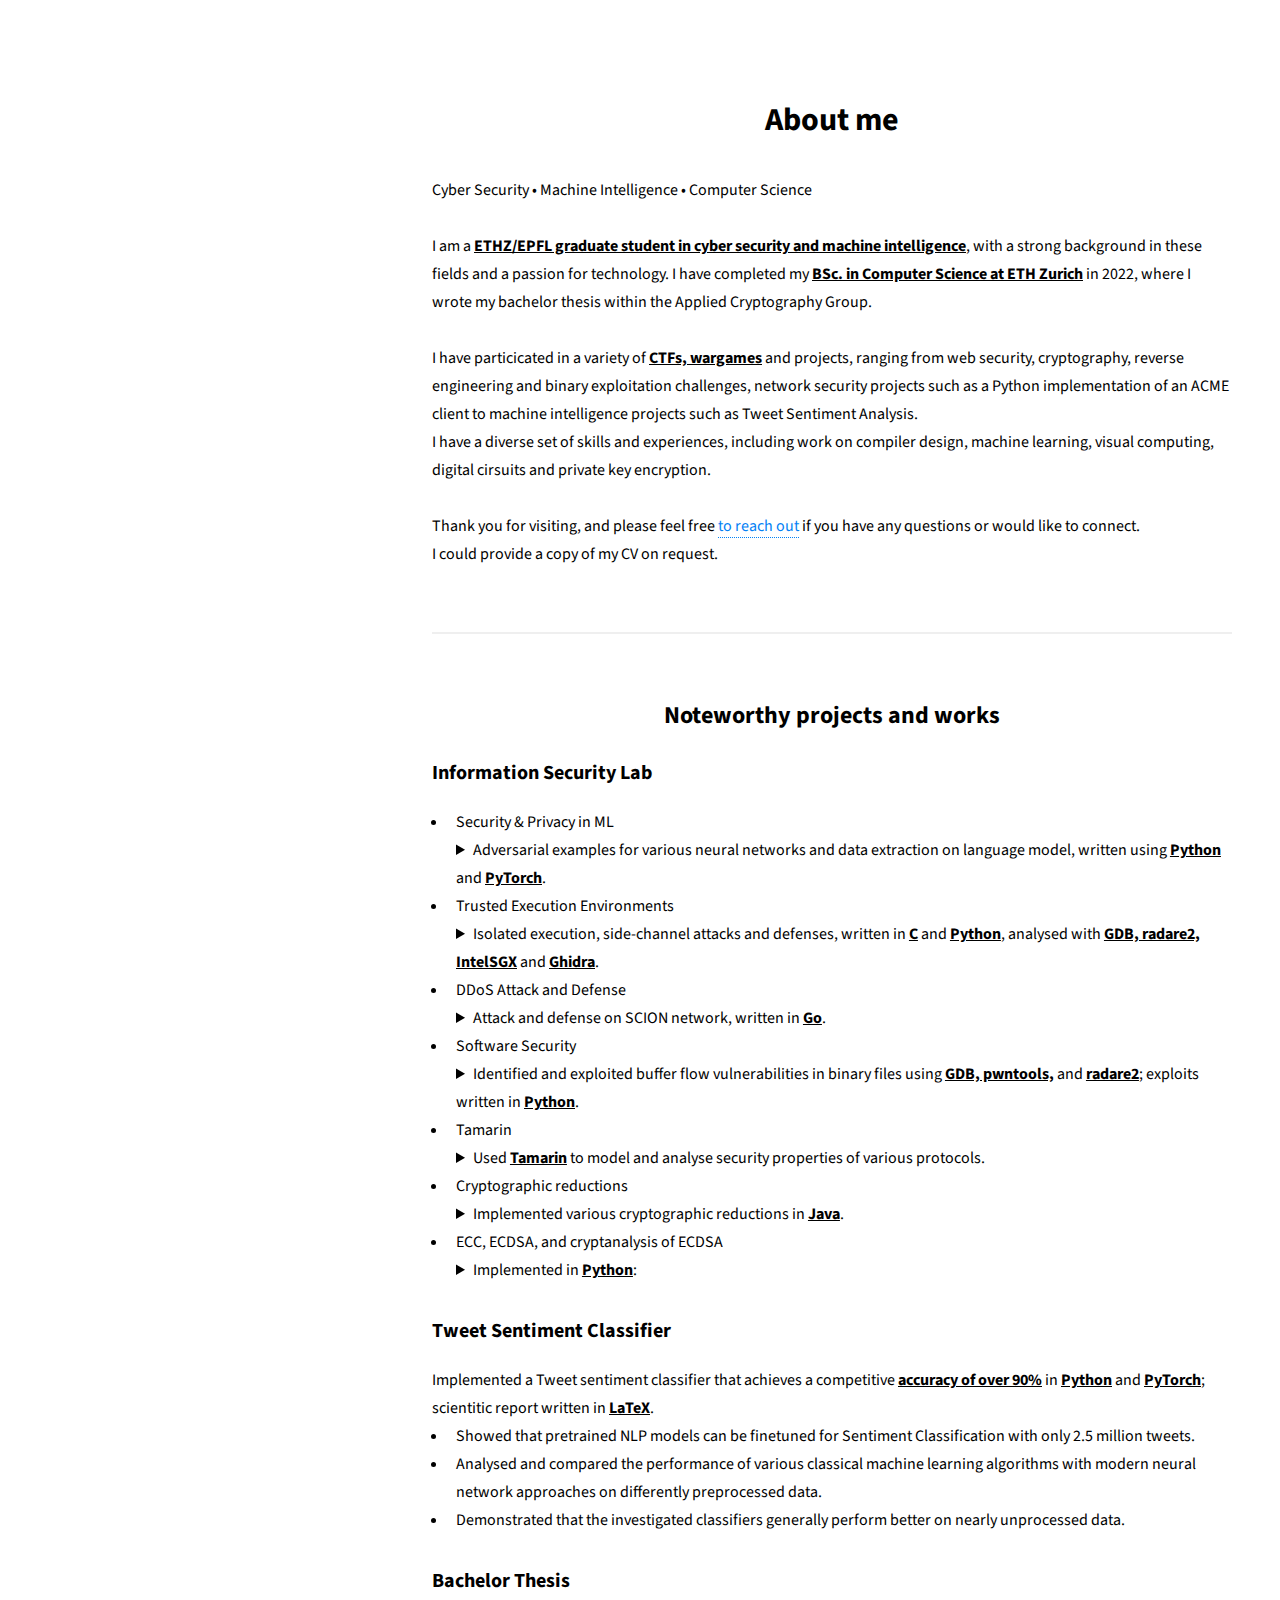
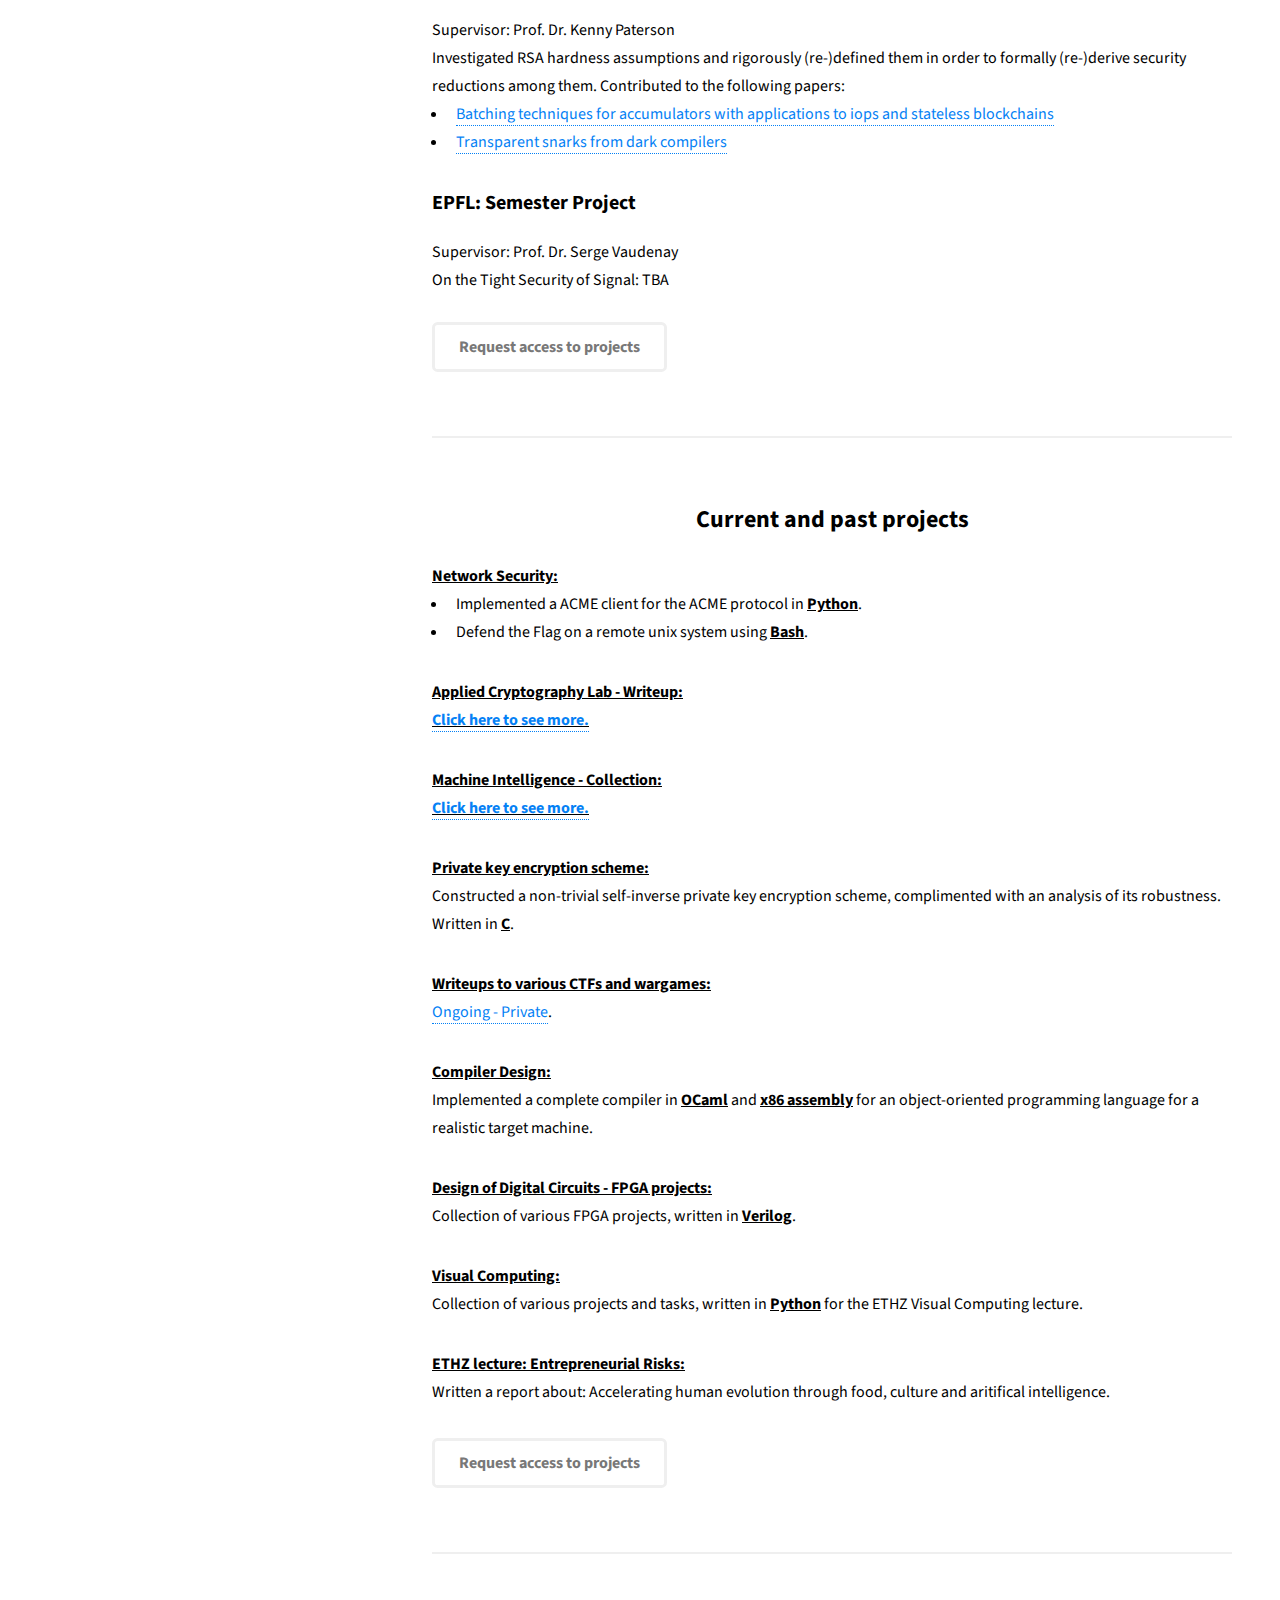
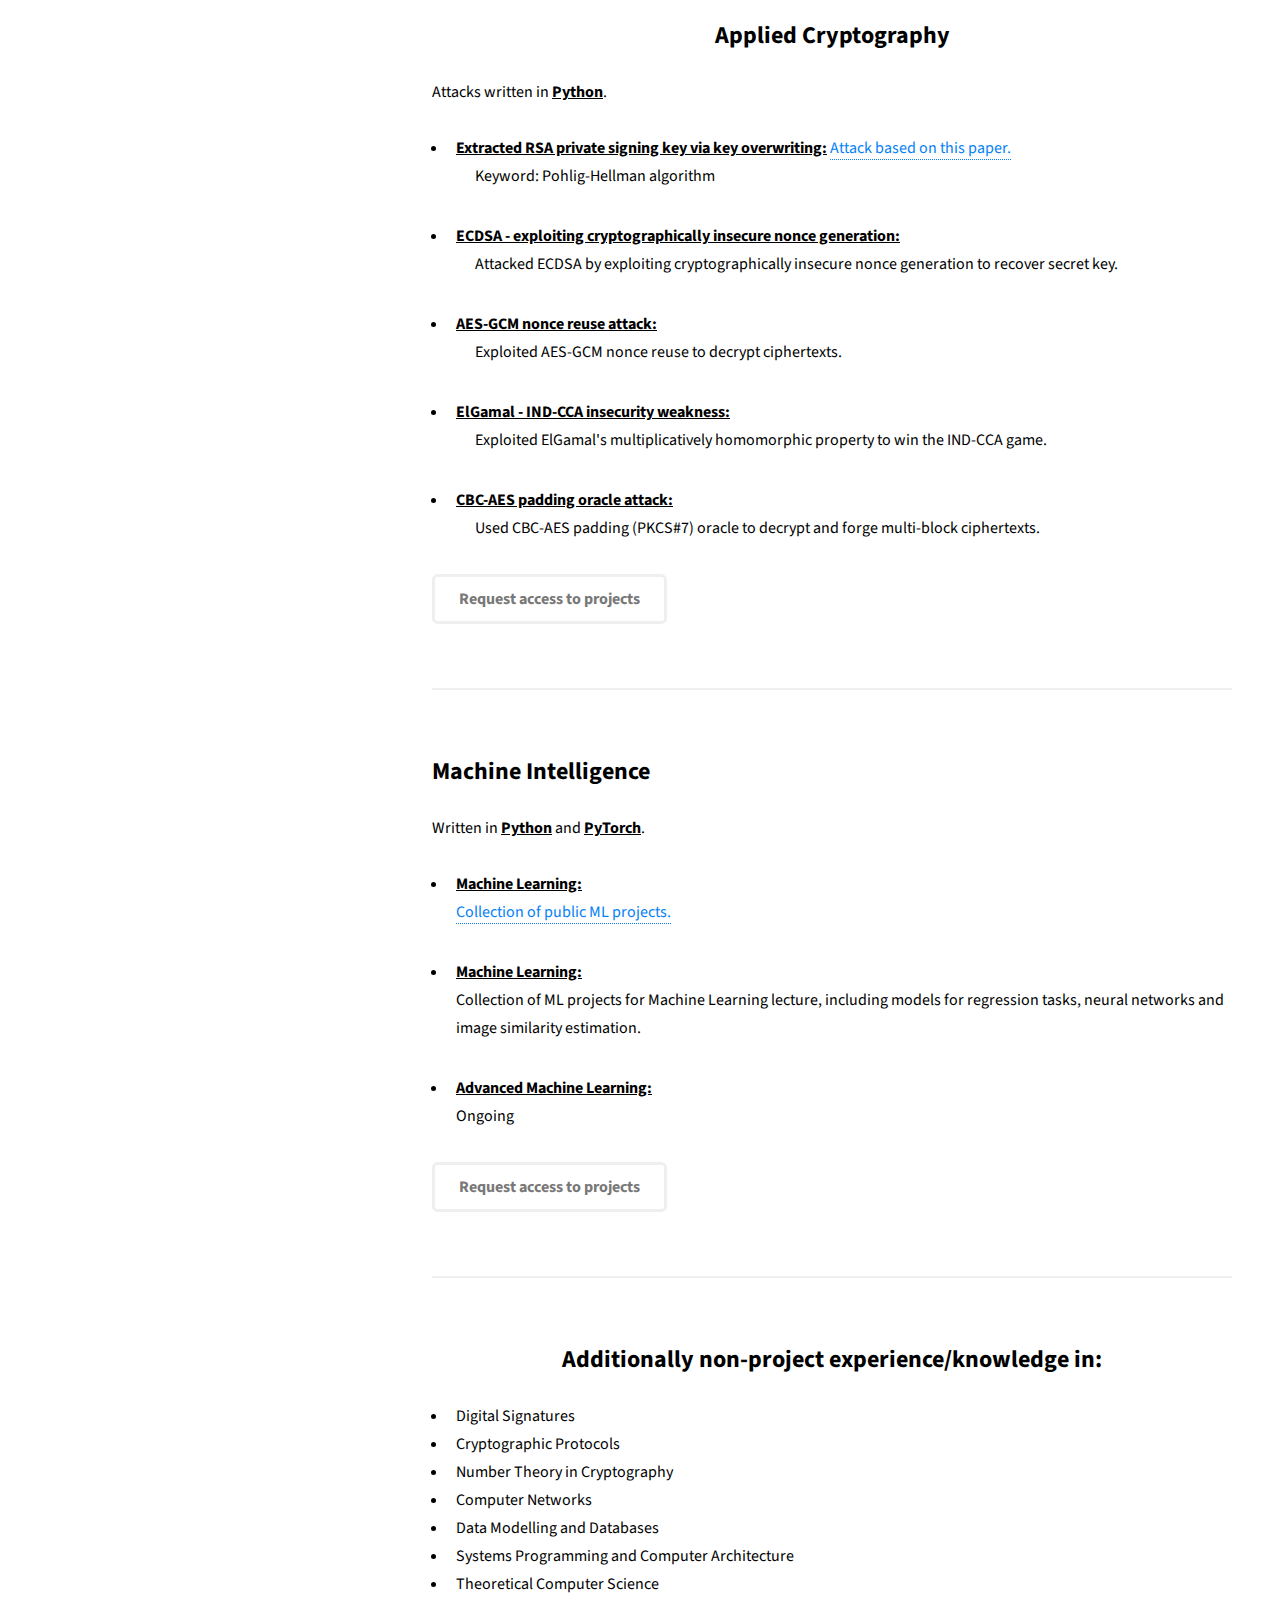
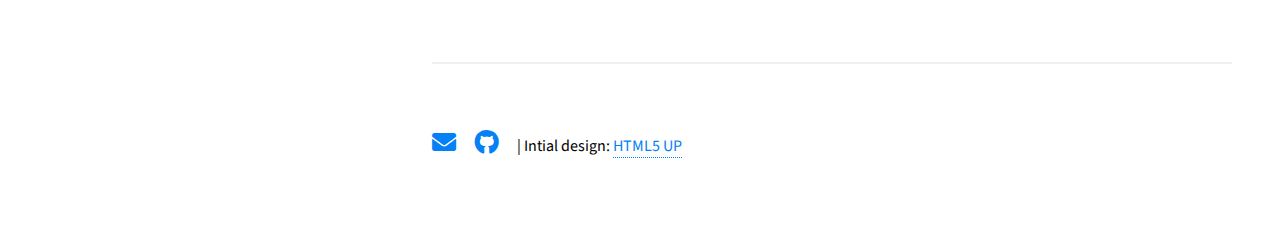
==== commit 314db70f: "Update index.html" ====
--- a/index.html
+++ b/index.html
@@ -34,19 +34,19 @@
 						<header class="major">
 							<h2 style="text-align: center;">About me</h2>
 
-							<b>Machine Intelligence</b> • <b>Cyber Security</b> • <b>Cryptography</b> • <b>Computer Science</b>
+							Cyber Security • Machine Intelligence • Computer Science
 							<br>
 							<br>
 
 							I am a <b> ETHZ/EPFL graduate student in cyber security and machine intelligence</b>, 
 							with a strong background in these fields and a passion for technology.
-							I have completed my <b>BSc. in Computer Science at ETH Zurich</b> in 2022, where I wrote my bachelor thesis within the <b>Applied Cryptography Group</b>.
+							I have completed my <b>BSc. in Computer Science at ETH Zurich</b> in 2022, where I wrote my bachelor thesis within the Applied Cryptography Group.
 							<!-- <br>
 							On this page, you will find more information about my background and skills, as well as some of my projects. -->
 							<br><br>
-							I have particicated in a variety of <b>CTFs, wargames</b> and projects, ranging from <b>web security, cryptography, reverse engineering</b> and <b>binary exploitation challenges</b>, network security projects such as a <b>Python implementation of an ACME client</b> to machine intelligence projects such as <b>Tweet Sentiment Analysis</b>.
-							<br>
-							I have a diverse set of skills and experiences, including work on <b>compiler design, machine learning, visual computing, digital cirsuits</b> and <b>private key encryption</b>.
+							I have particicated in a variety of <b>CTFs, wargames</b> and projects, ranging from web security, cryptography, reverse engineering and binary exploitation challenges, network security projects such as a Python implementation of an ACME client to machine intelligence projects such as Tweet Sentiment Analysis.
+							<br>
+							I have a diverse set of skills and experiences, including work on compiler design, machine learning, visual computing, digital cirsuits and private key encryption.
 							<br>
 							<br> 
 							Thank you for visiting, and please feel free <a href="mailto: ernijost-erngihubst@yahoo.com">to reach out</a> if you have any questions or would like to connect.
@@ -397,7 +397,7 @@
 									<!-- <li><a href="#" class="icon brands fa-linkedin"><span class="label">LinkedIn</span></a></li> -->
 									<li><a href="mailto: ernijost-erngihubst@yahoo.com" class="icon solid fa-envelope"><span class="label">Email</span></a></li>
 									<li><a href="https://github.com/Jernestos" class="icon brands fa-github"><span class="label">Github</span></a></li> 
-									<li>| Design: <a href="http://html5up.net">HTML5 UP</a></li>
+									<li>| Intial design: <a href="http://html5up.net">HTML5 UP</a></li>
 								</ul>
 							</div>
 						</footer>
@@ -414,10 +414,9 @@
 			</div>
 
 		<!-- Footer -->
-			<footer id="footer">
+			<!-- <footer id="footer">
 				<div class="inner">
 					<ul class="icons">
-						<!-- <li><a href="#" class="icon brands fa-linkedin"><span class="label">LinkedIn</span></a></li> -->
 						<li><a href="mailto: ernijost-erngihubst@yahoo.com" class="icon solid fa-envelope"><span class="label">Email</span></a></li>
 						<li><a href="https://github.com/Jernestos" class="icon brands fa-github"><span class="label">Github</span></a></li>
 					</ul>
@@ -425,7 +424,7 @@
 						<li>Design: <a href="http://html5up.net">HTML5 UP</a></li>
 					</ul>
 				</div>
-			</footer>
+			</footer> -->
 			
 		<!-- Scripts -->
 			<script src="assets/js/jquery.min.js"></script>
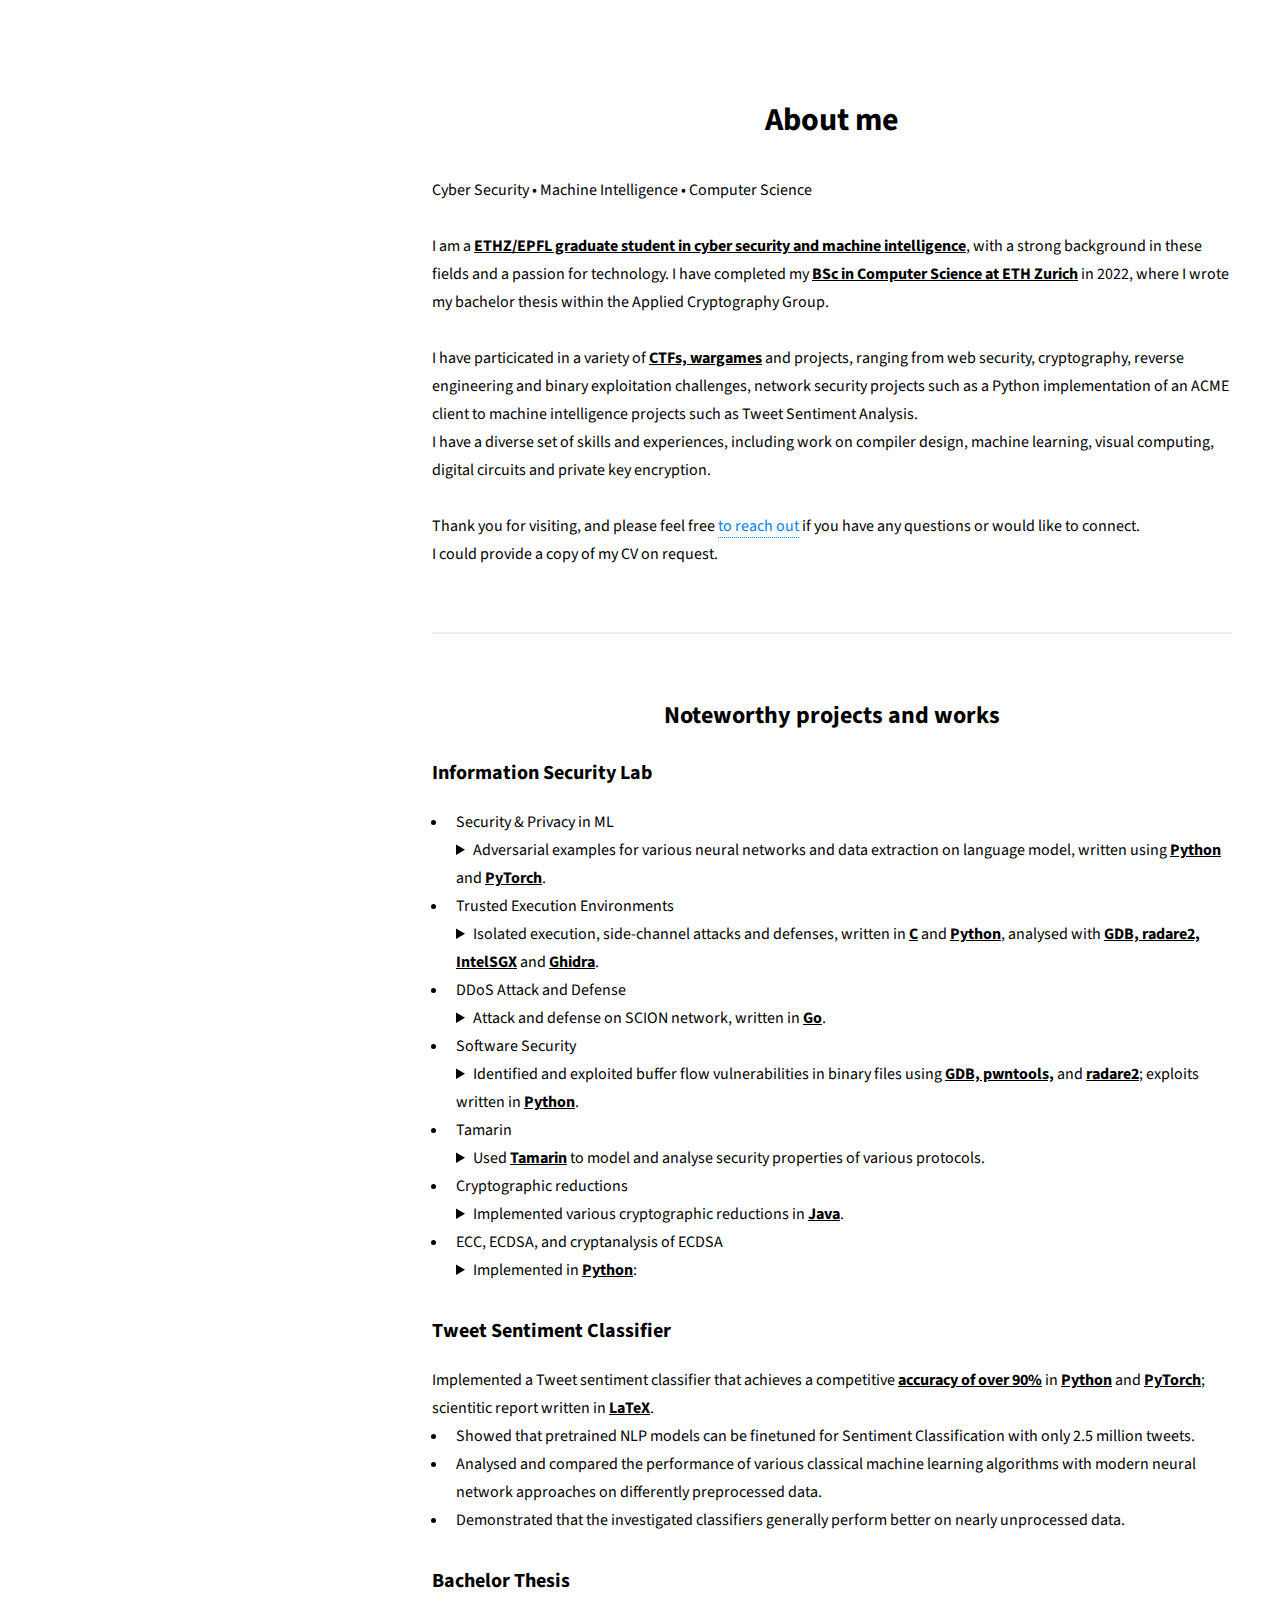
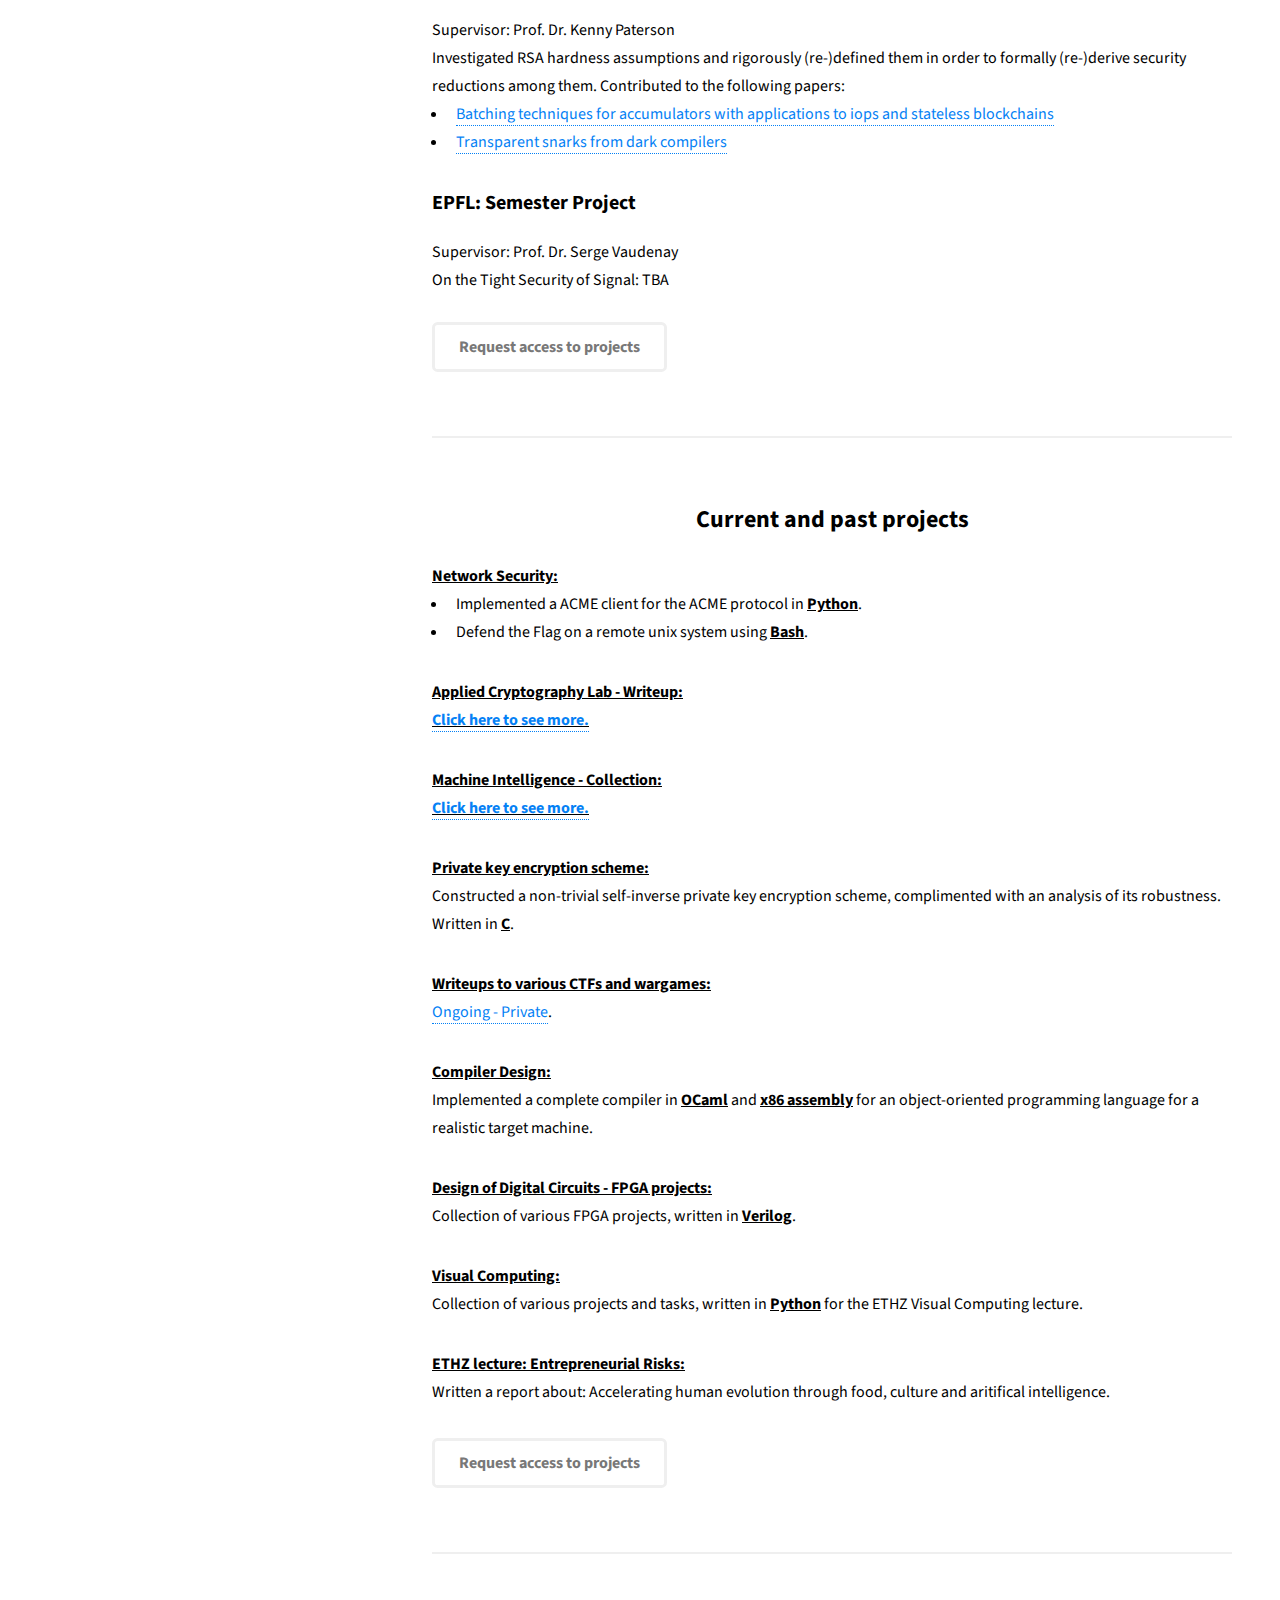
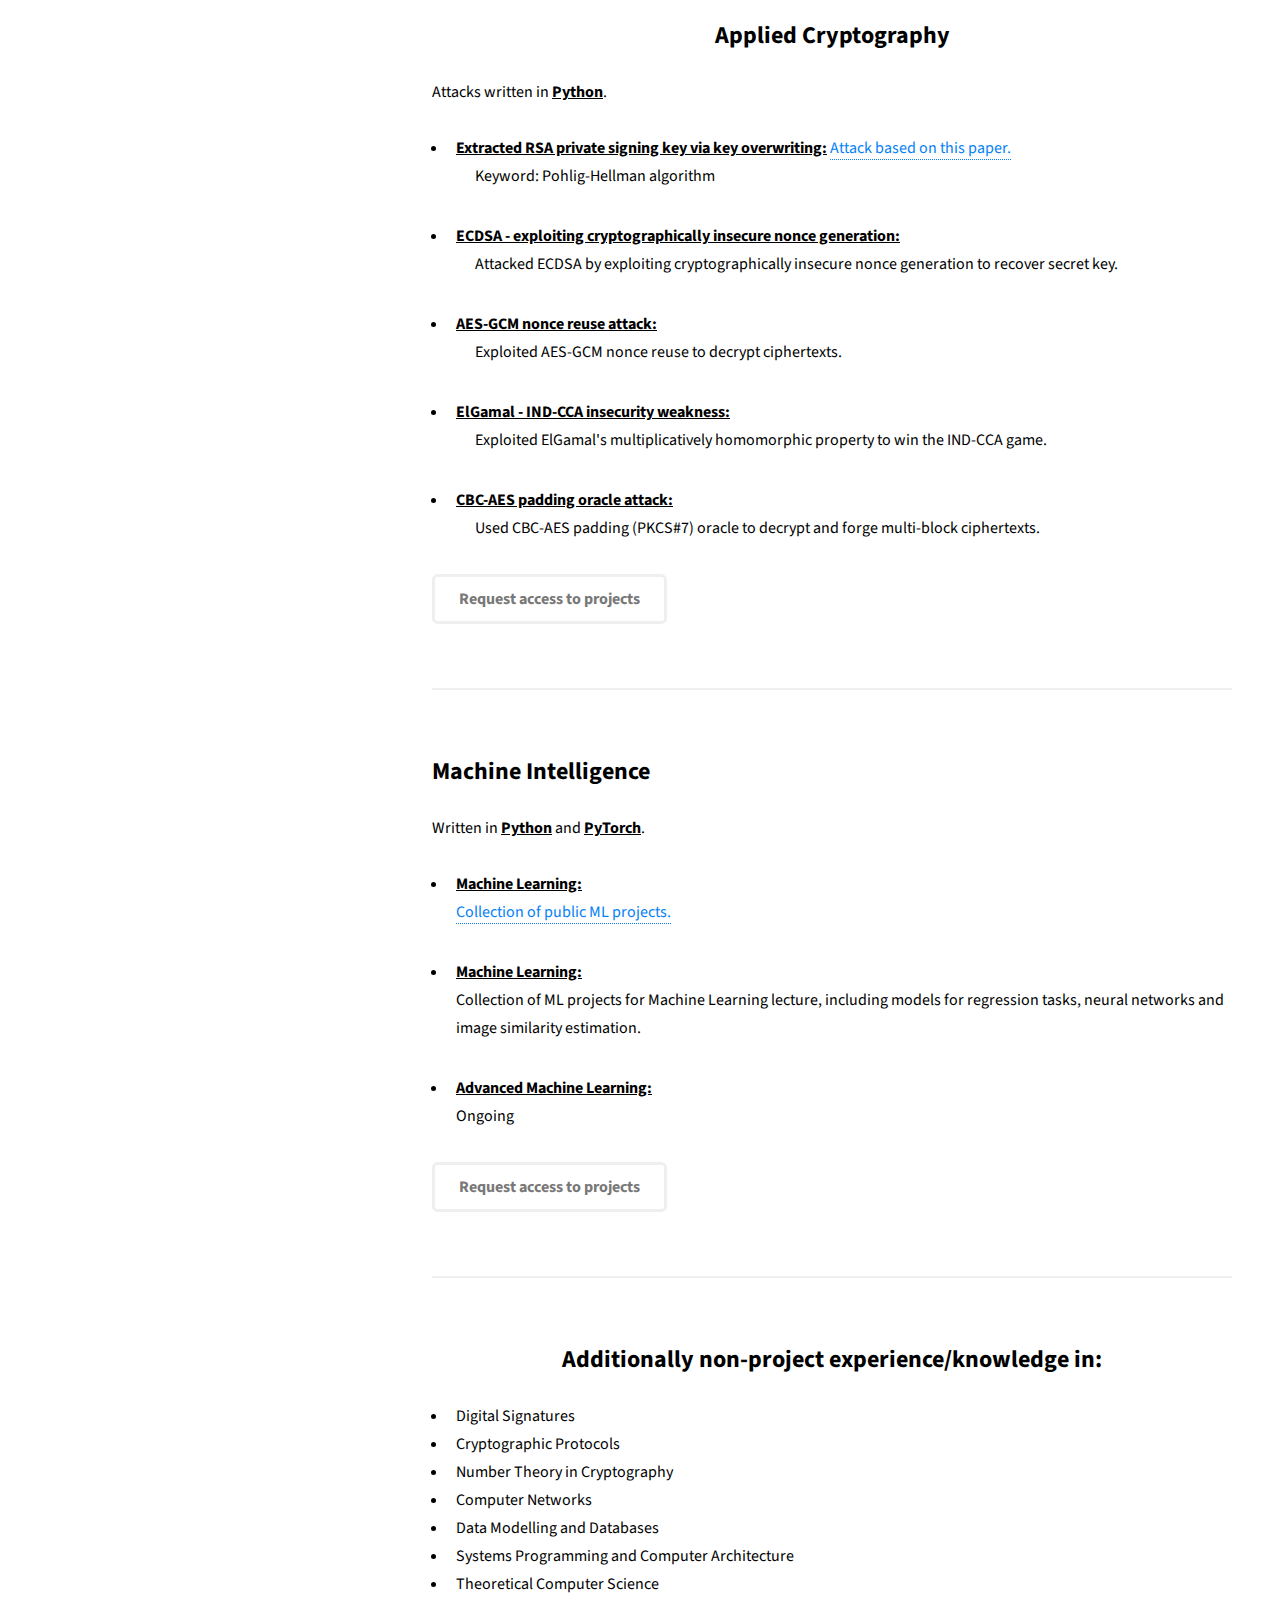
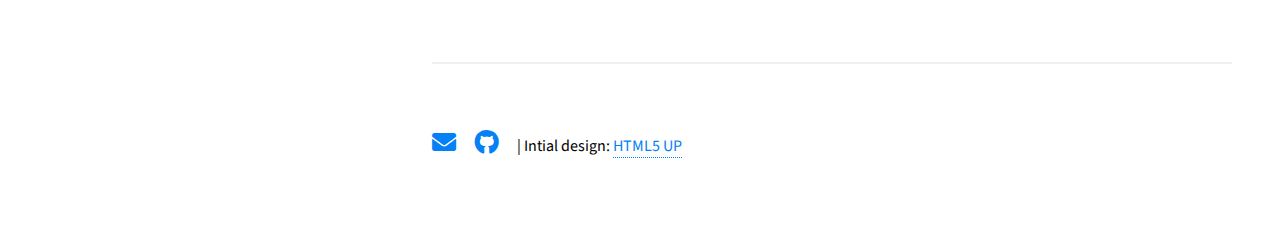
==== commit 234a0a42: "Update index.html" ====
--- a/index.html
+++ b/index.html
@@ -40,13 +40,13 @@
 
 							I am a <b> ETHZ/EPFL graduate student in cyber security and machine intelligence</b>, 
 							with a strong background in these fields and a passion for technology.
-							I have completed my <b>BSc. in Computer Science at ETH Zurich</b> in 2022, where I wrote my bachelor thesis within the Applied Cryptography Group.
+							I have completed my <b>BSc in Computer Science at ETH Zurich</b> in 2022, where I wrote my bachelor thesis within the Applied Cryptography Group.
 							<!-- <br>
 							On this page, you will find more information about my background and skills, as well as some of my projects. -->
 							<br><br>
 							I have particicated in a variety of <b>CTFs, wargames</b> and projects, ranging from web security, cryptography, reverse engineering and binary exploitation challenges, network security projects such as a Python implementation of an ACME client to machine intelligence projects such as Tweet Sentiment Analysis.
 							<br>
-							I have a diverse set of skills and experiences, including work on compiler design, machine learning, visual computing, digital cirsuits and private key encryption.
+							I have a diverse set of skills and experiences, including work on compiler design, machine learning, visual computing, digital circuits and private key encryption.
 							<br>
 							<br> 
 							Thank you for visiting, and please feel free <a href="mailto: ernijost-erngihubst@yahoo.com">to reach out</a> if you have any questions or would like to connect.
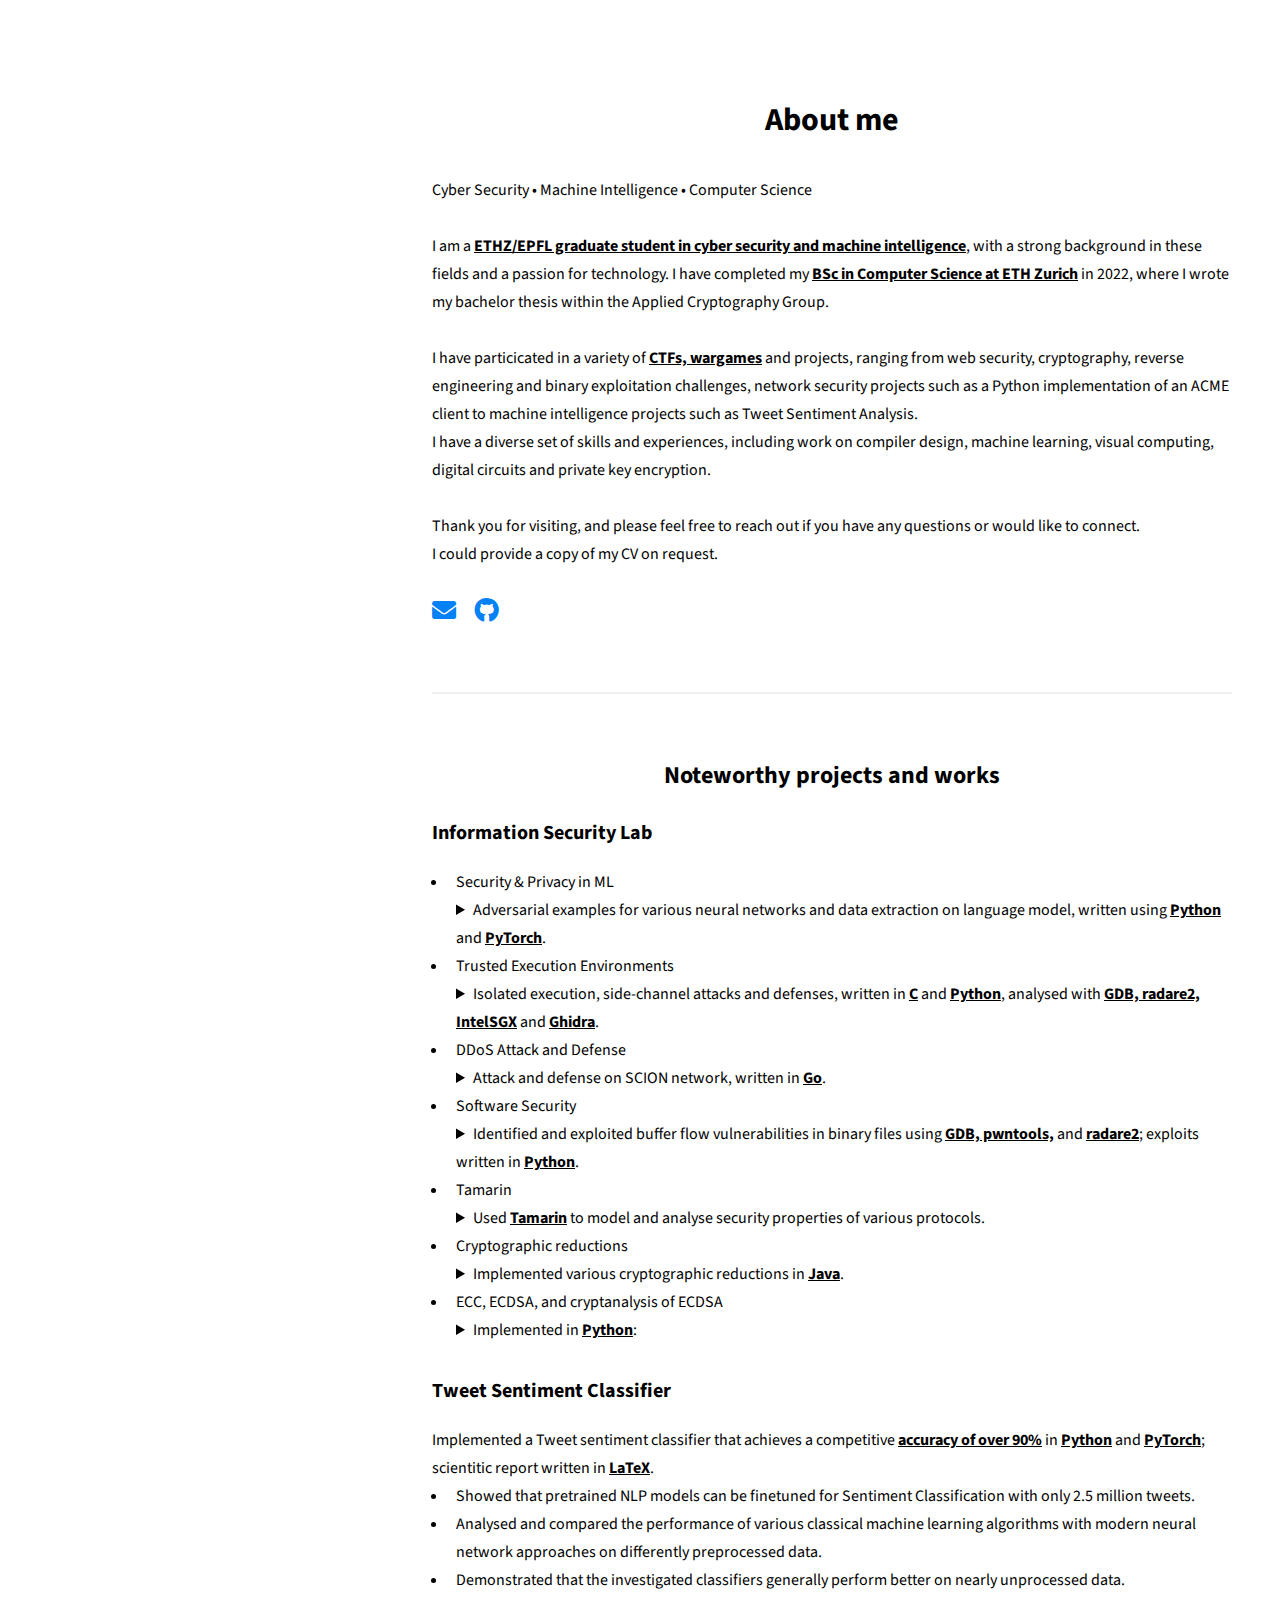
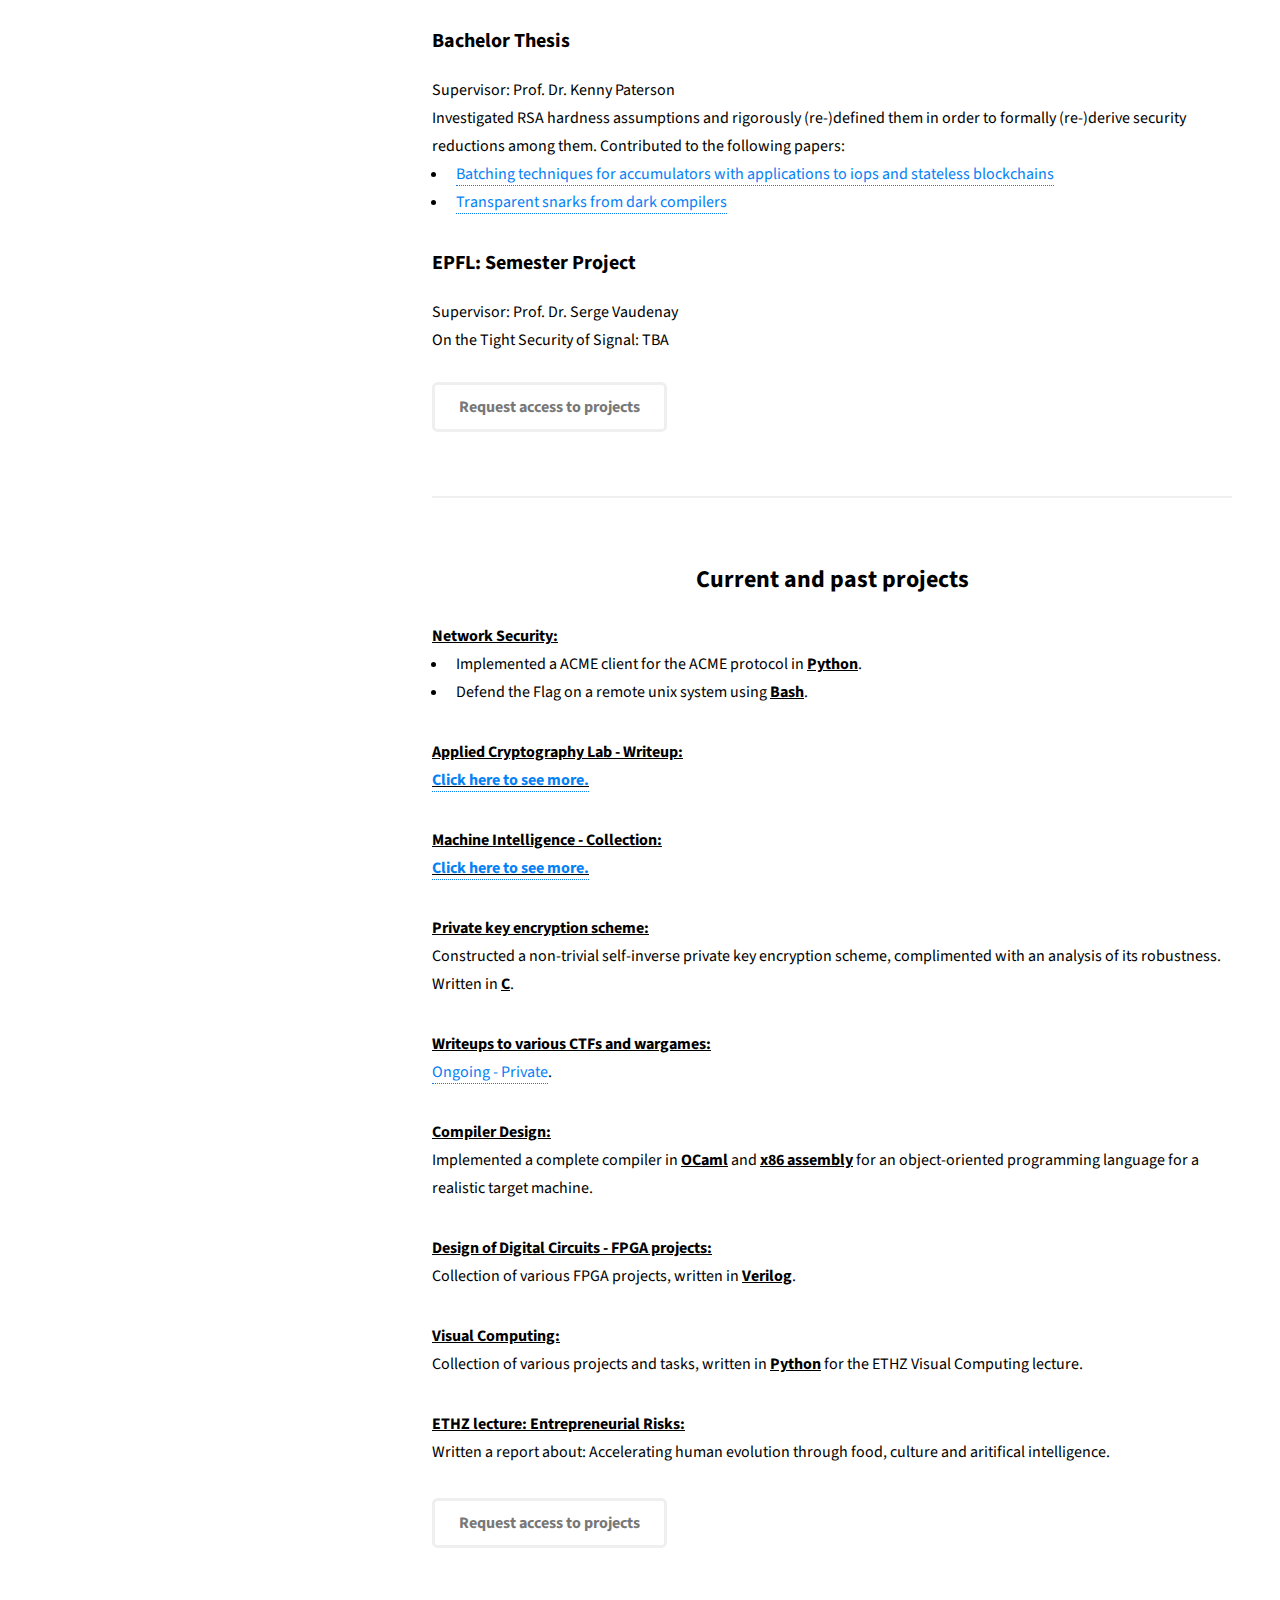
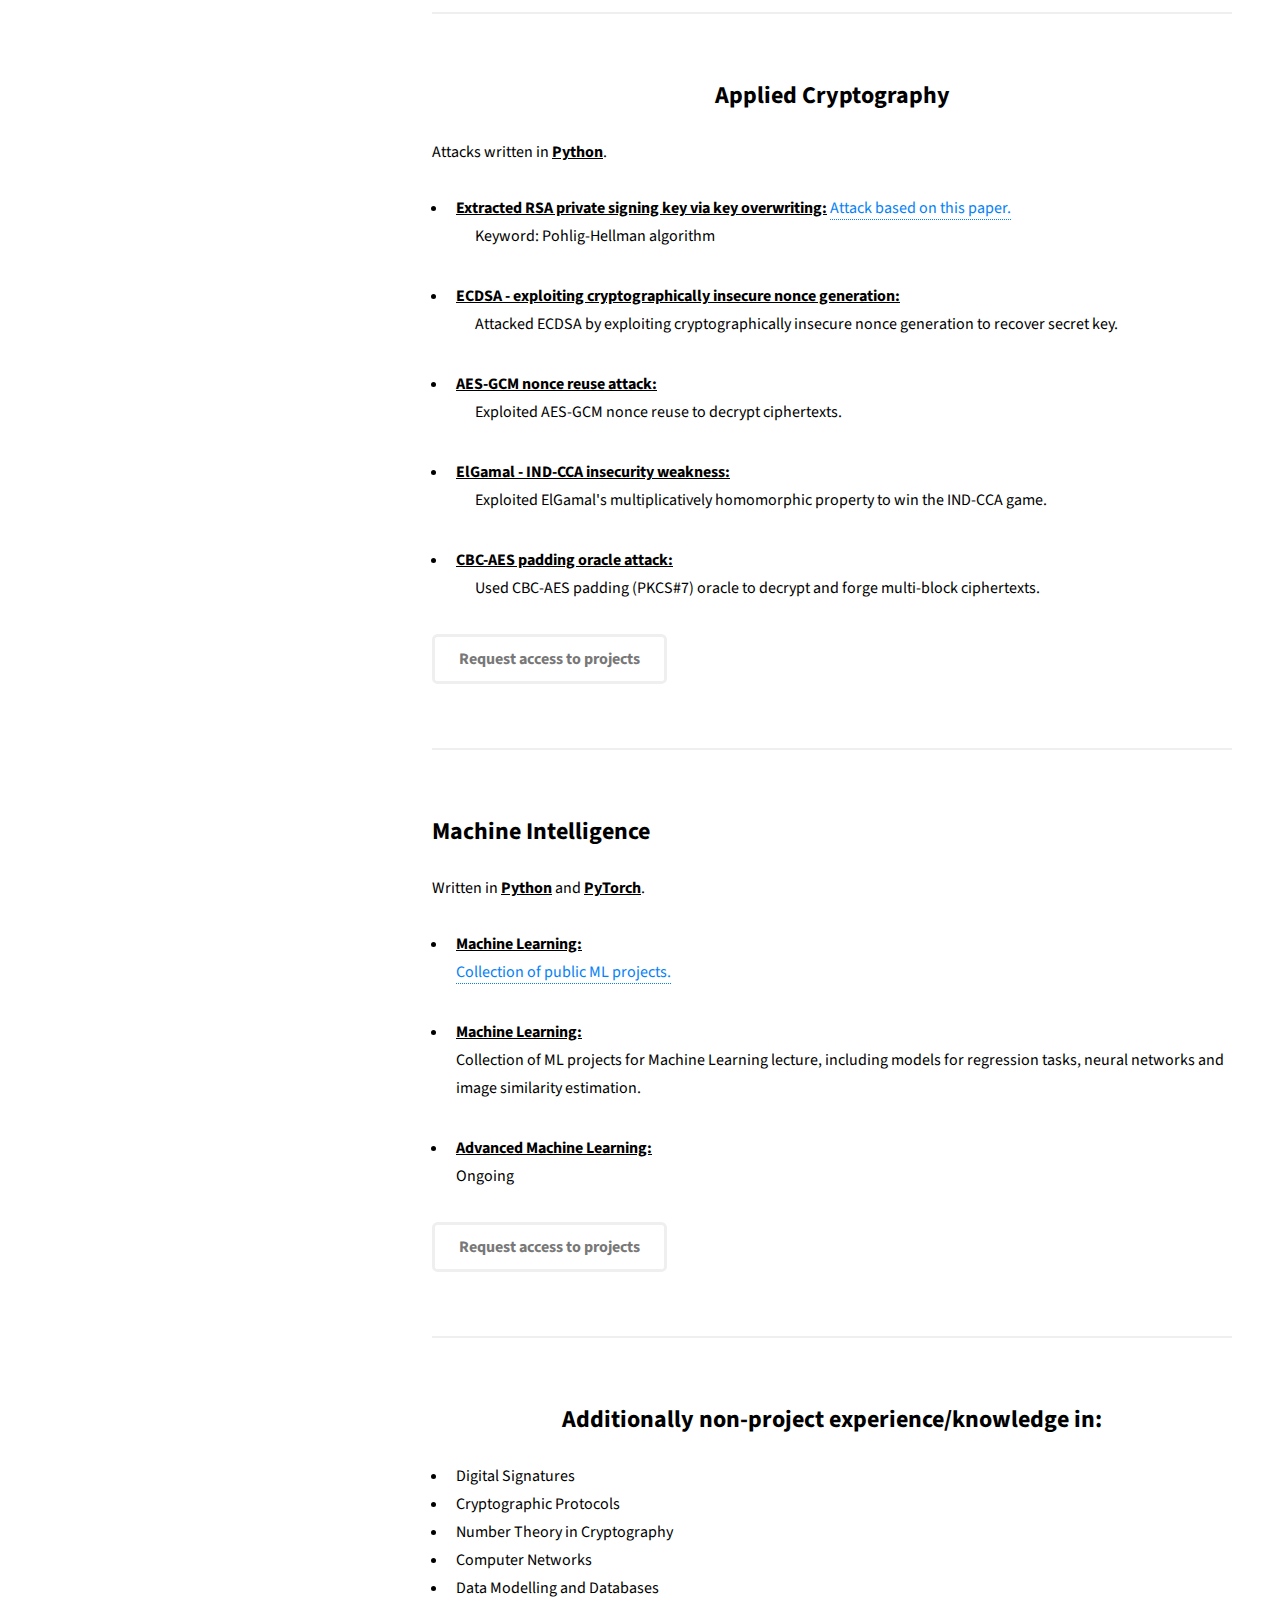
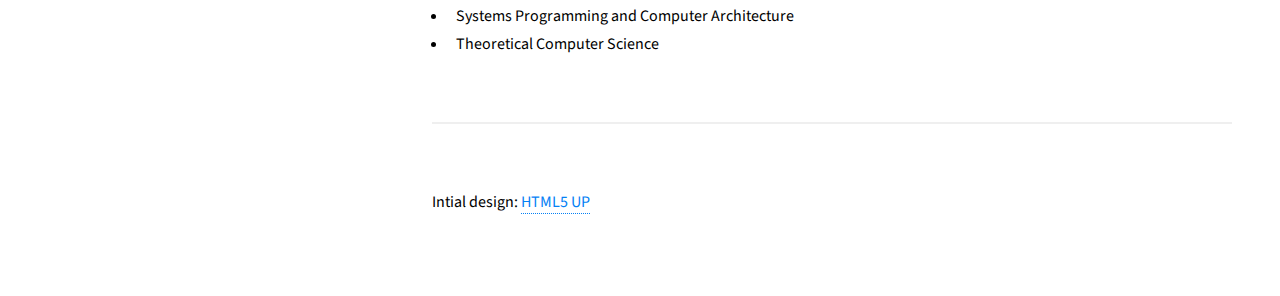
==== commit cae2c910: "Update index.html" ====
--- a/index.html
+++ b/index.html
@@ -49,12 +49,22 @@
 							I have a diverse set of skills and experiences, including work on compiler design, machine learning, visual computing, digital circuits and private key encryption.
 							<br>
 							<br> 
-							Thank you for visiting, and please feel free <a href="mailto: ernijost-erngihubst@yahoo.com">to reach out</a> if you have any questions or would like to connect.
+							<!-- Thank you for visiting, and please feel free <a href="mailto: ernijost-erngihubst@yahoo.com">to reach out</a> if you have any questions or would like to connect. -->
+							Thank you for visiting, and please feel free to reach out if you have any questions or would like to connect.
 							<br> I could provide a copy of my CV on request.
+							
 						</header>
 						<!-- <ul class="actions">
 							<li><a href="mailto: ernijost-erngihubst@yahoo.com" class="button">Request CV.</a></li>
 						</ul> -->
+						<br>
+						<div class="inner">
+							<ul class="icons">
+								<!-- <li><a href="#" class="icon brands fa-linkedin"><span class="label">LinkedIn</span></a></li> -->
+								<li><a href="mailto: ernijost-erngihubst@yahoo.com" class="icon solid fa-envelope"><span class="label">Email</span></a></li>
+								<li><a href="https://github.com/Jernestos" class="icon brands fa-github"><span class="label">Github</span></a></li> 
+							</ul>
+						</div>
 					</section>
 
 				<section id="Fav_Proj">
@@ -395,9 +405,9 @@
 							<div class="inner">
 								<ul class="icons">
 									<!-- <li><a href="#" class="icon brands fa-linkedin"><span class="label">LinkedIn</span></a></li> -->
-									<li><a href="mailto: ernijost-erngihubst@yahoo.com" class="icon solid fa-envelope"><span class="label">Email</span></a></li>
-									<li><a href="https://github.com/Jernestos" class="icon brands fa-github"><span class="label">Github</span></a></li> 
-									<li>| Intial design: <a href="http://html5up.net">HTML5 UP</a></li>
+									<!-- <li><a href="mailto: ernijost-erngihubst@yahoo.com" class="icon solid fa-envelope"><span class="label">Email</span></a></li>
+									<li><a href="https://github.com/Jernestos" class="icon brands fa-github"><span class="label">Github</span></a></li>  -->
+									<li>Intial design: <a href="http://html5up.net">HTML5 UP</a></li>
 								</ul>
 							</div>
 						</footer>
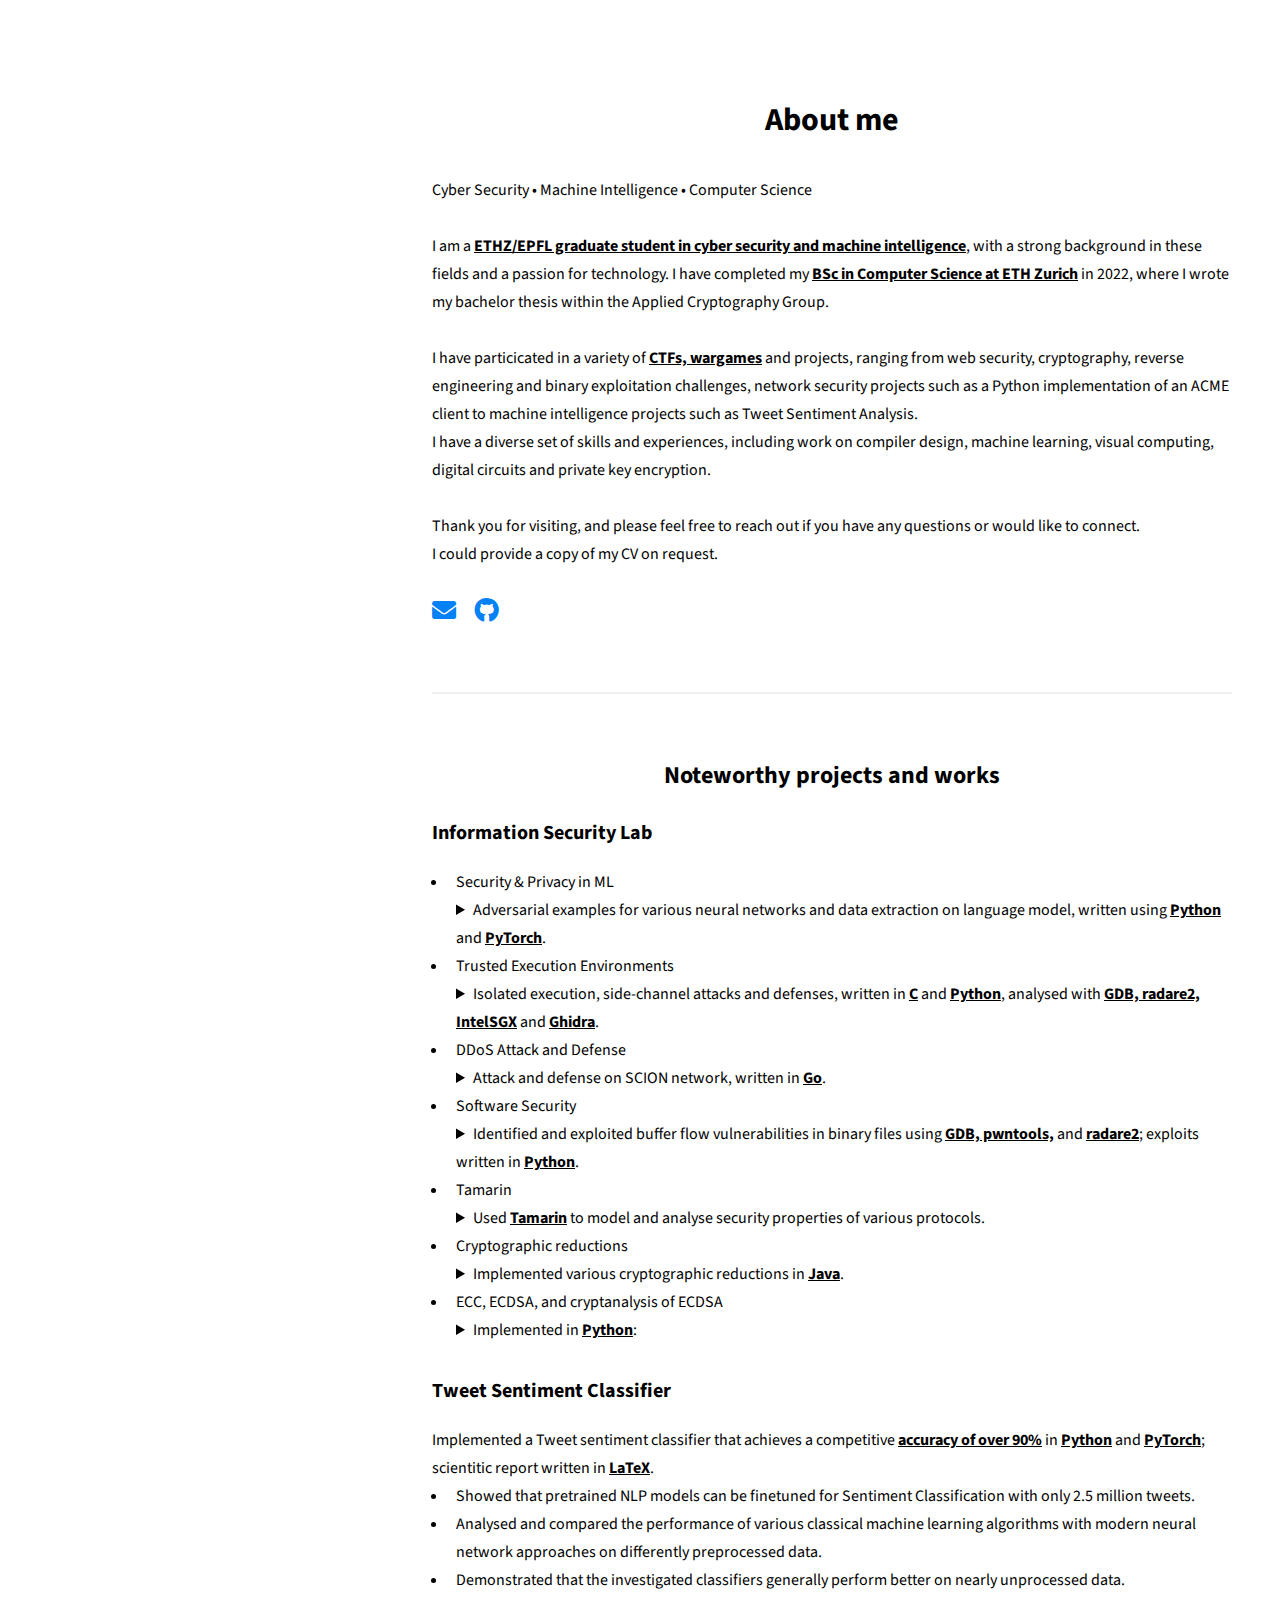
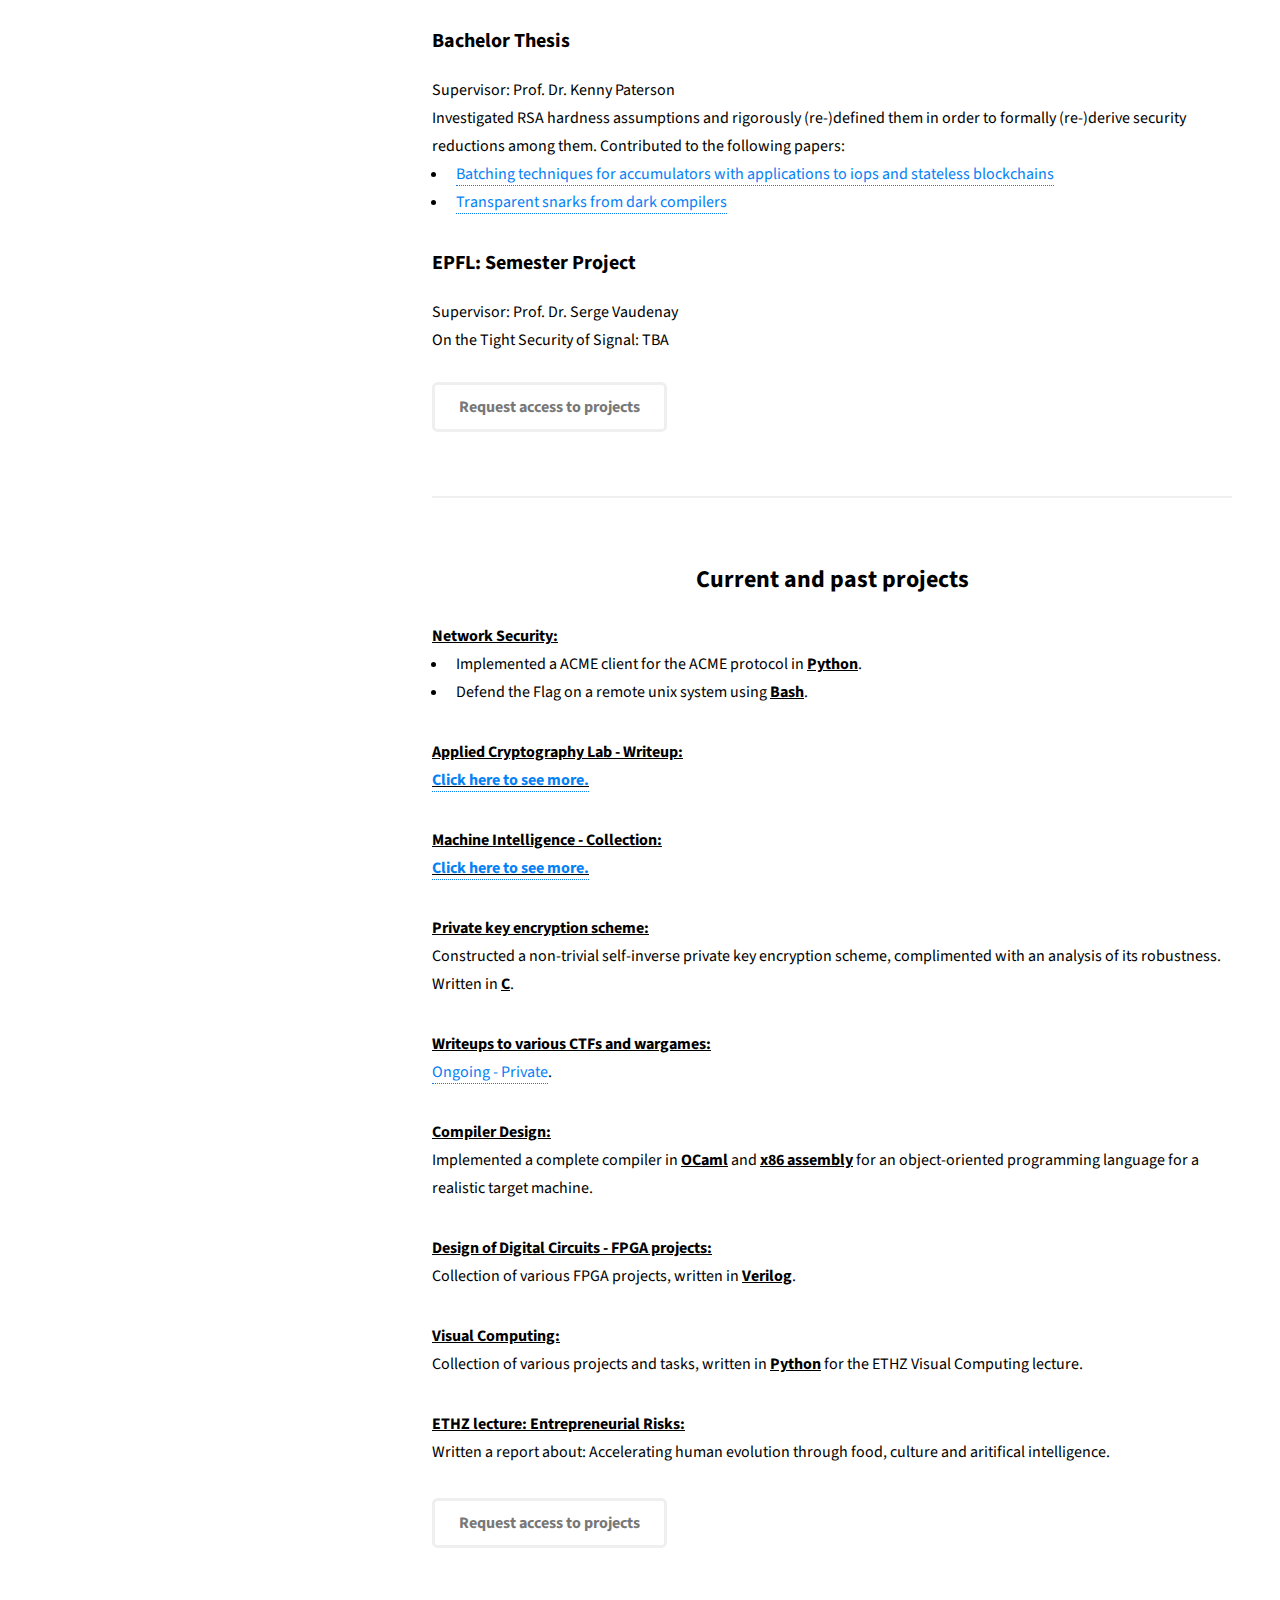
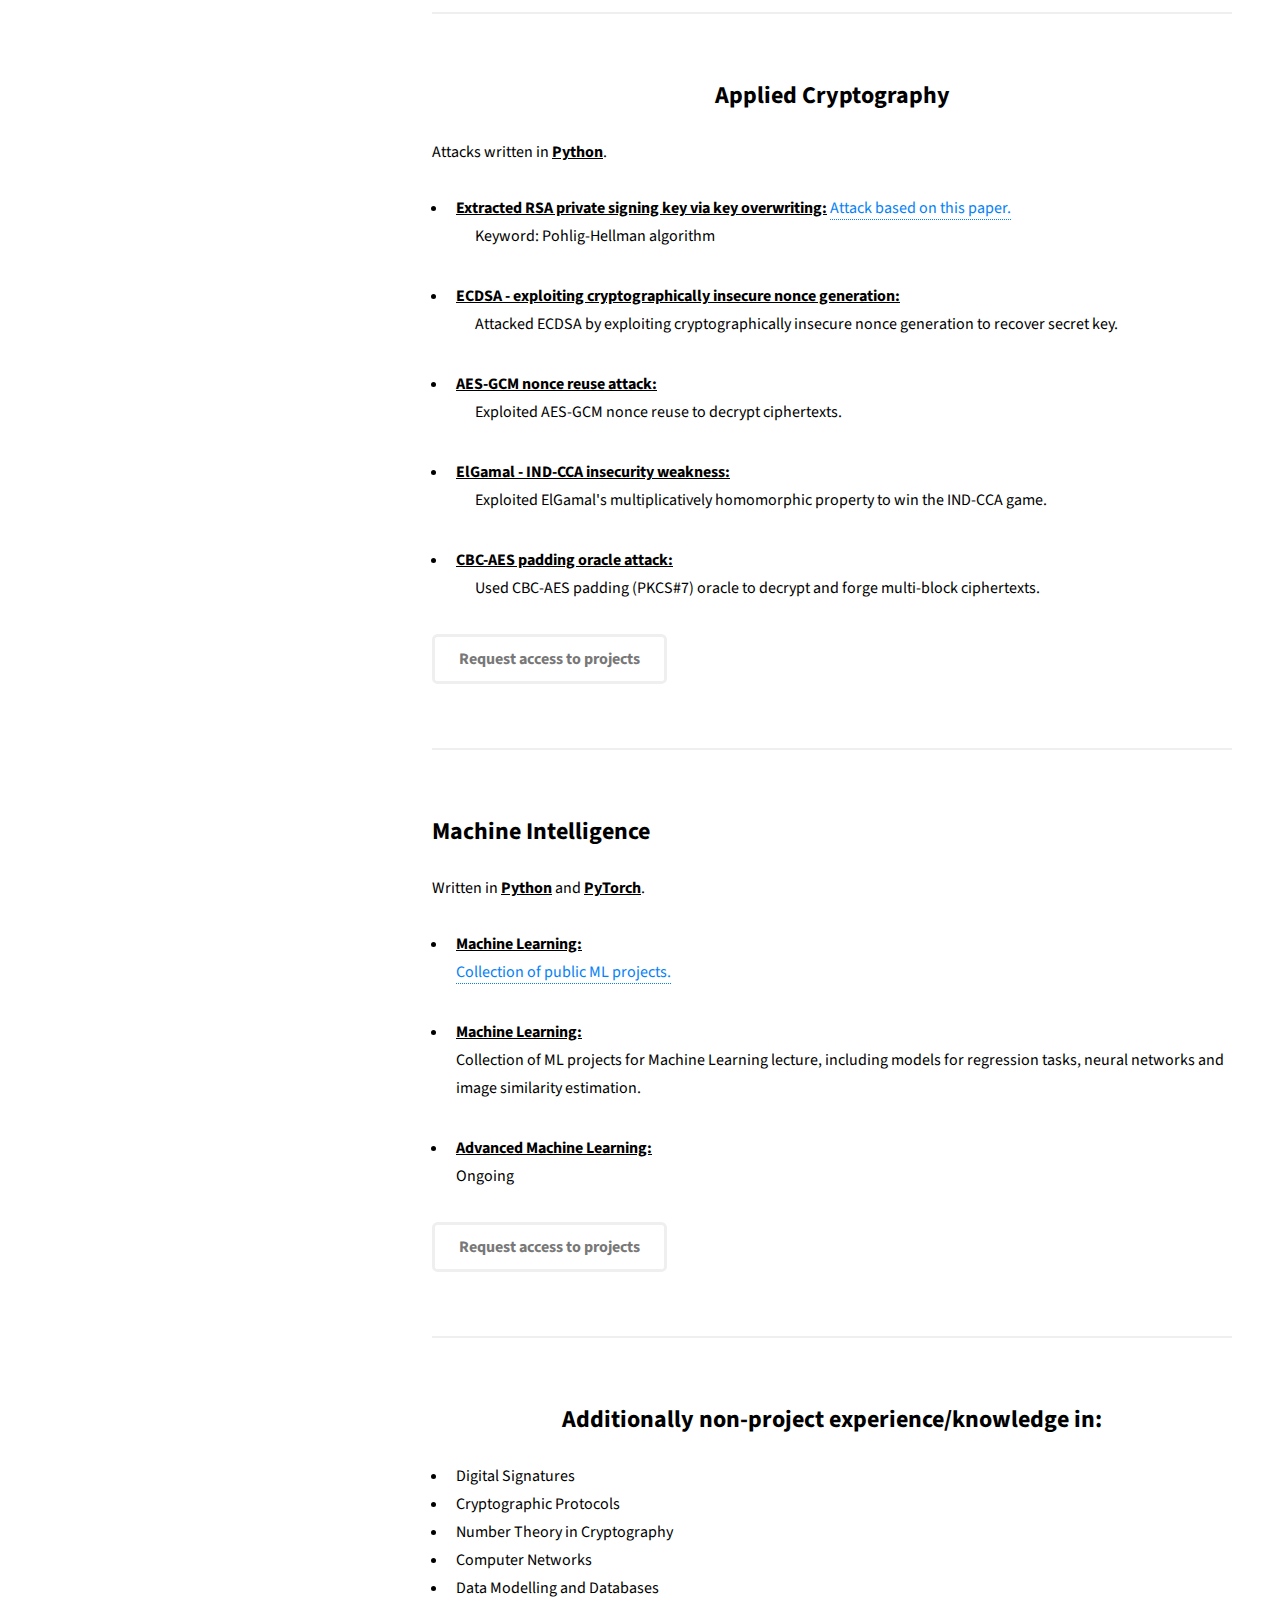
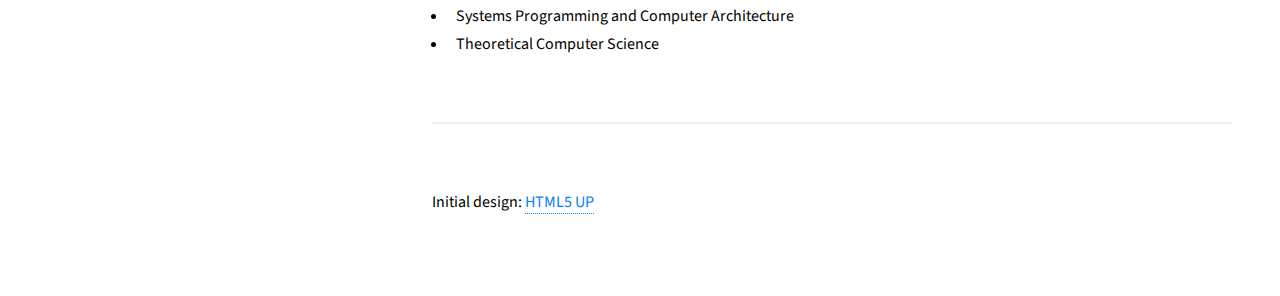
==== commit 40a482fb: "Update index.html" ====
--- a/index.html
+++ b/index.html
@@ -407,7 +407,7 @@
 									<!-- <li><a href="#" class="icon brands fa-linkedin"><span class="label">LinkedIn</span></a></li> -->
 									<!-- <li><a href="mailto: ernijost-erngihubst@yahoo.com" class="icon solid fa-envelope"><span class="label">Email</span></a></li>
 									<li><a href="https://github.com/Jernestos" class="icon brands fa-github"><span class="label">Github</span></a></li>  -->
-									<li>Intial design: <a href="http://html5up.net">HTML5 UP</a></li>
+									<li>Initial design: <a href="http://html5up.net">HTML5 UP</a></li>
 								</ul>
 							</div>
 						</footer>
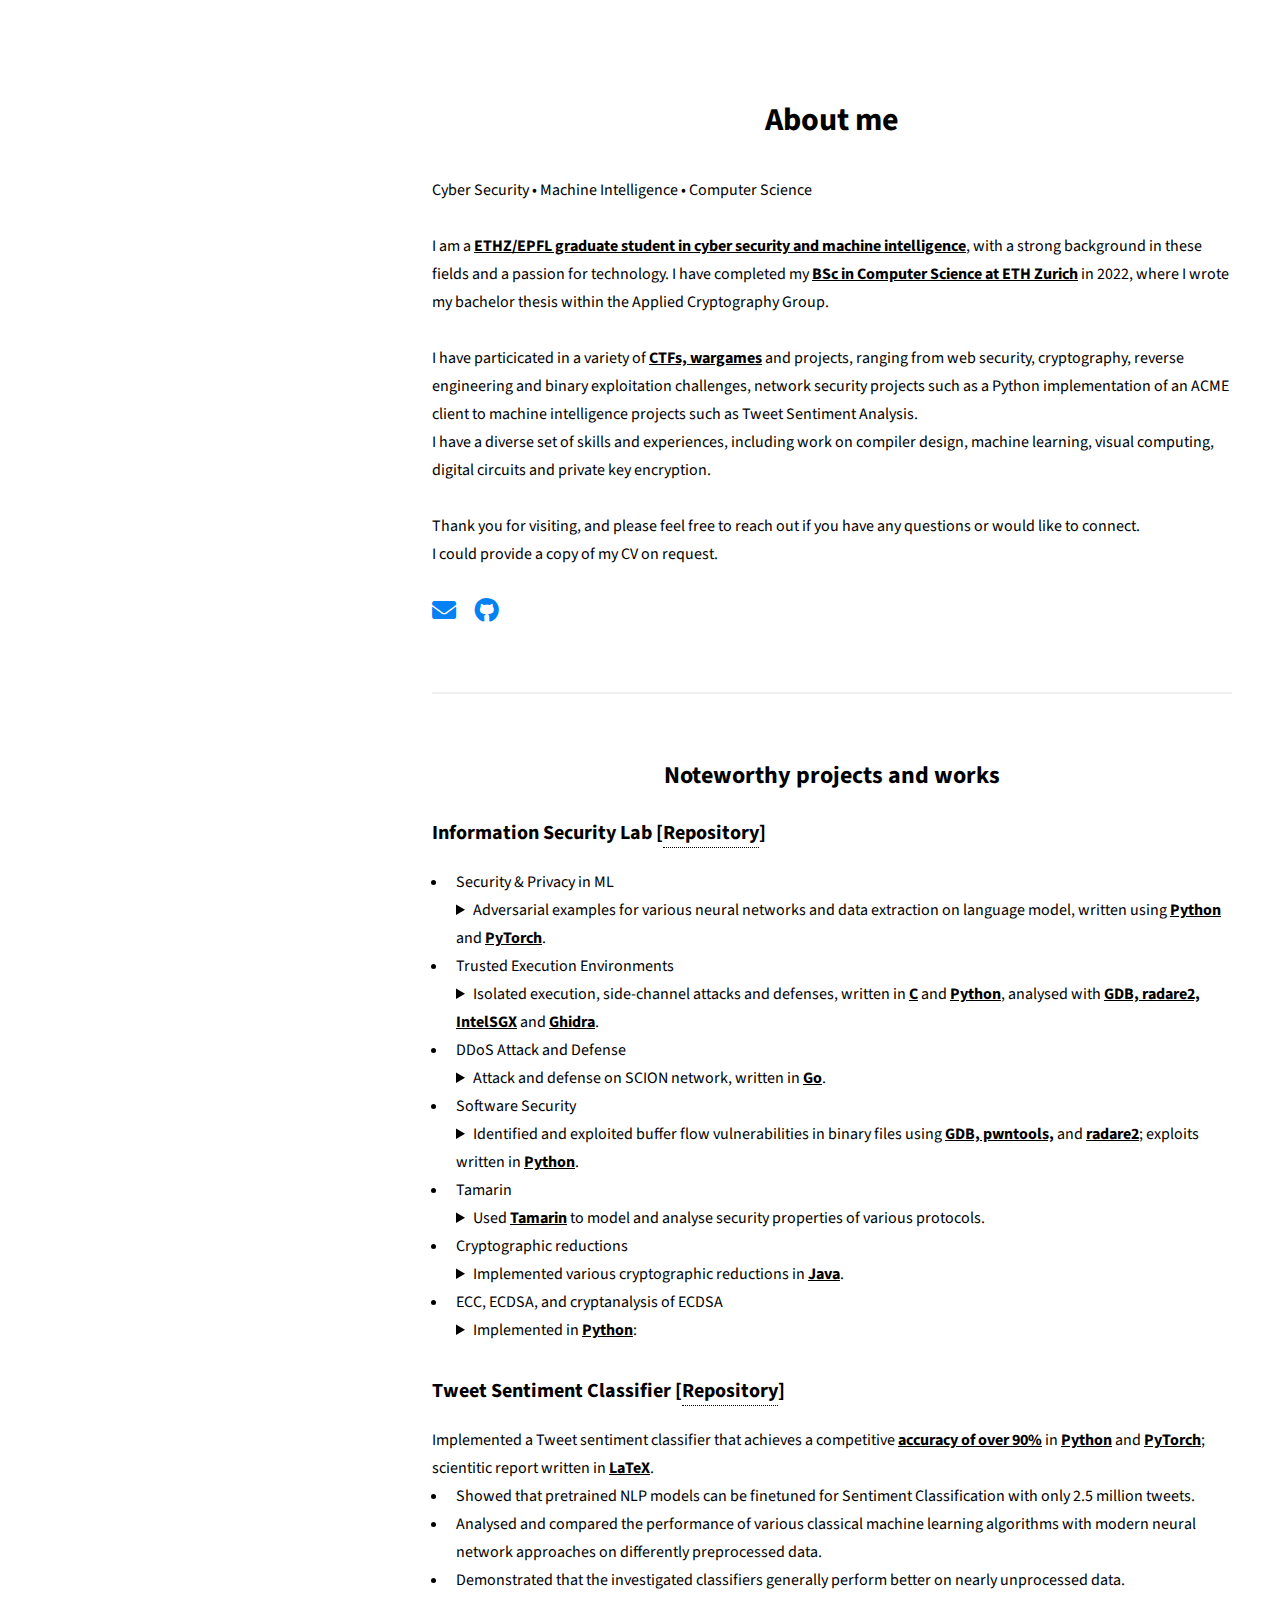
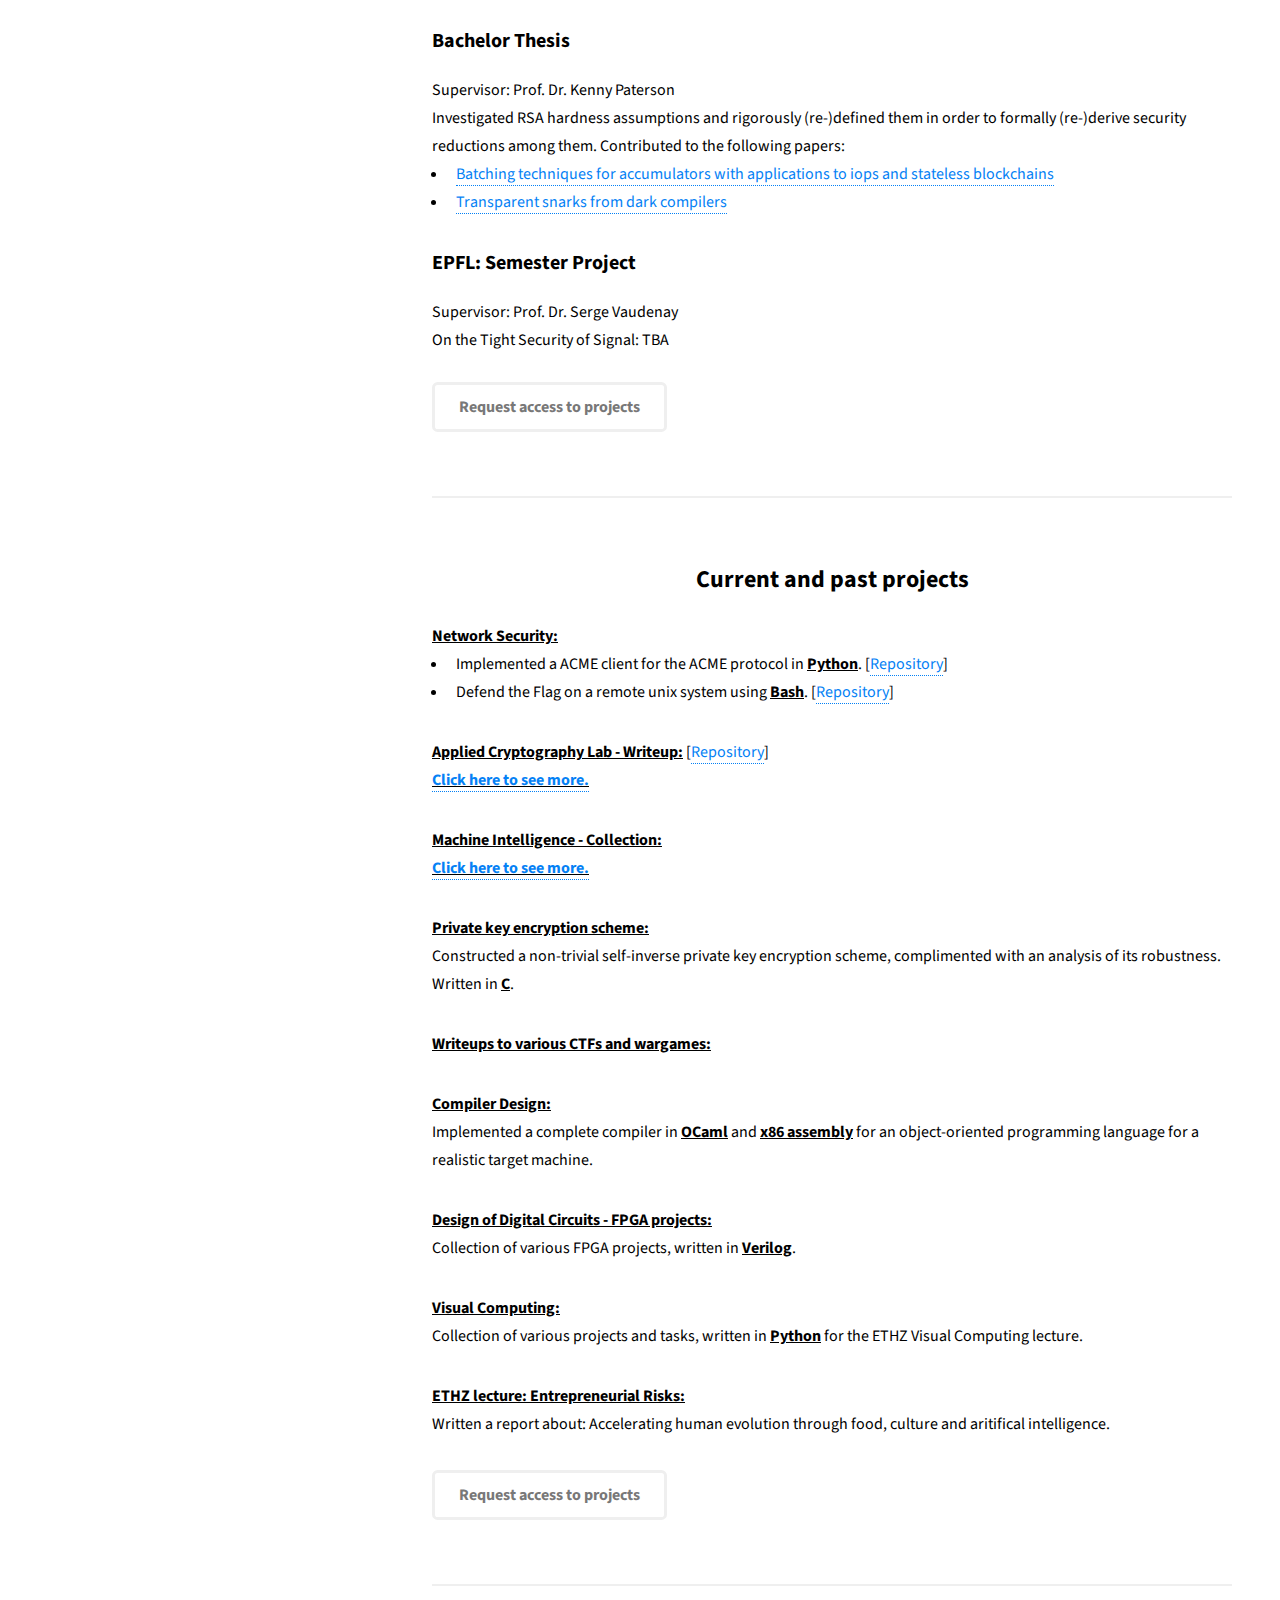
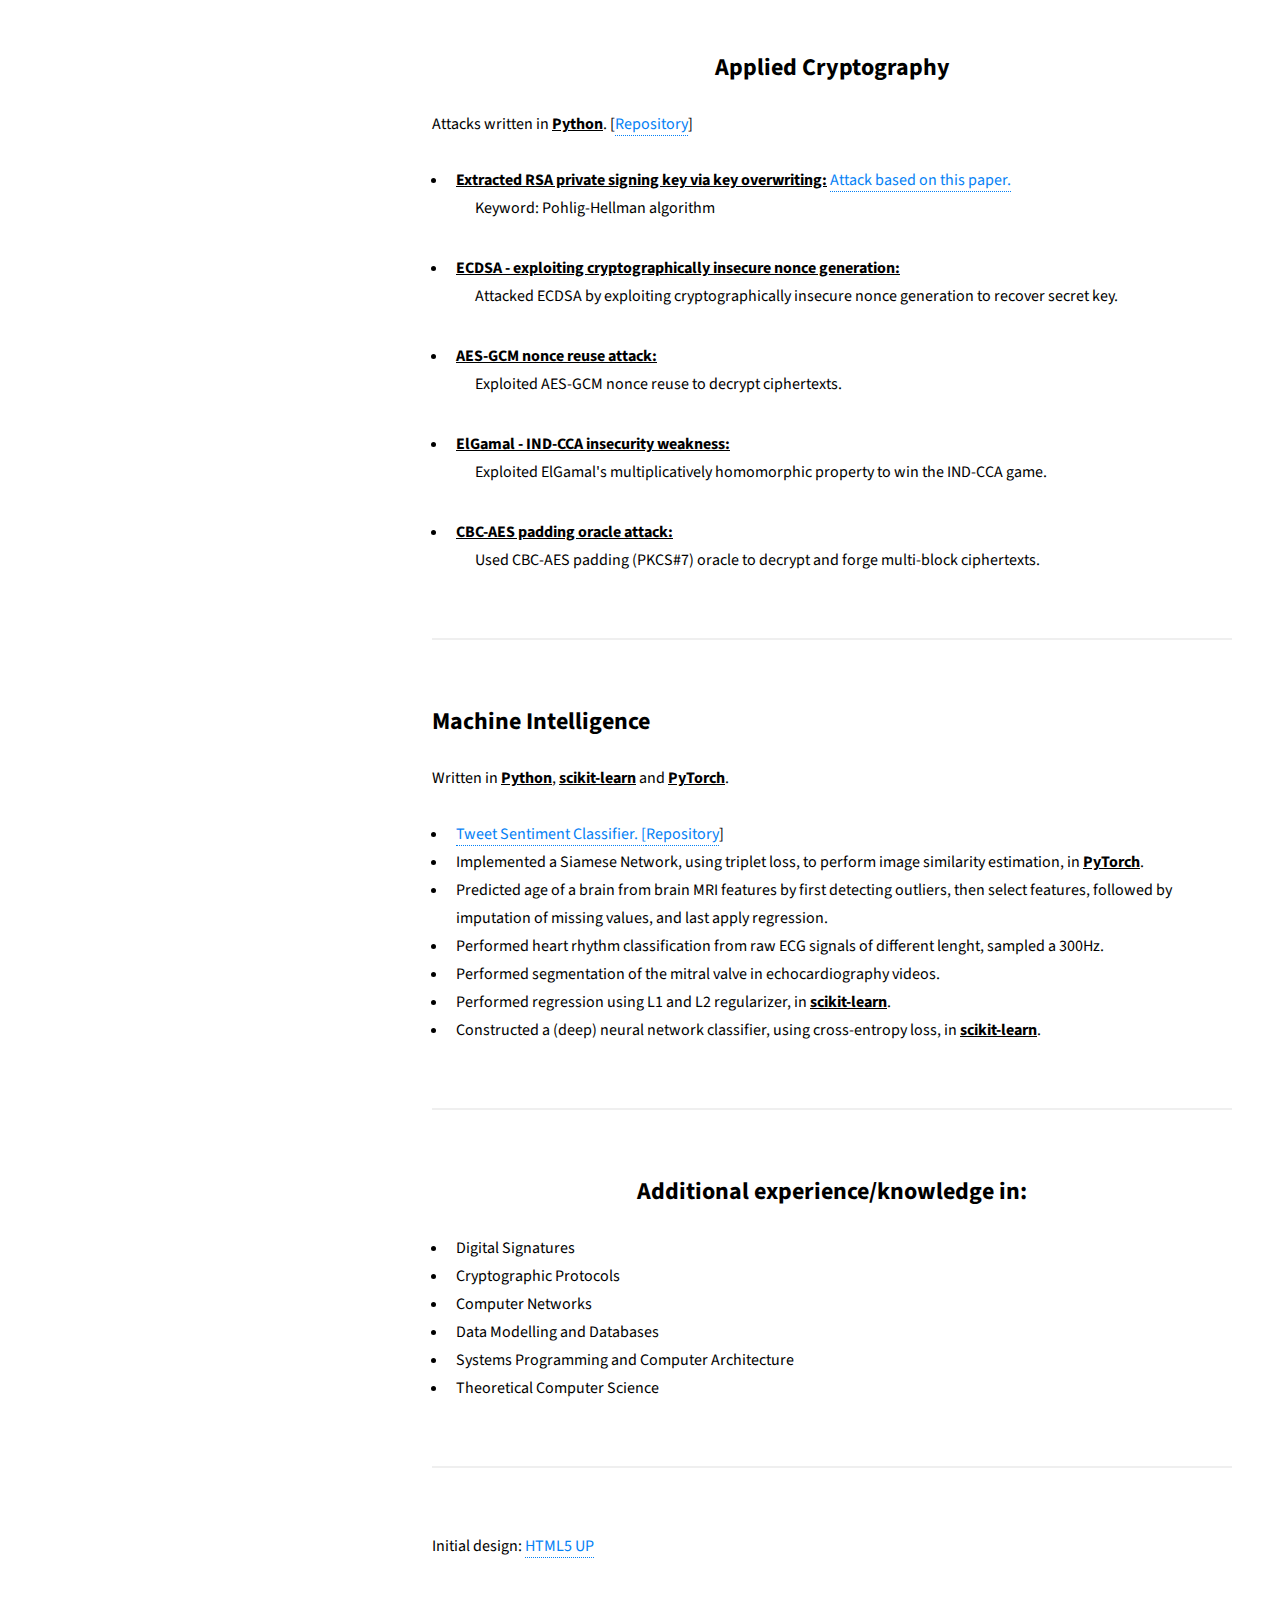
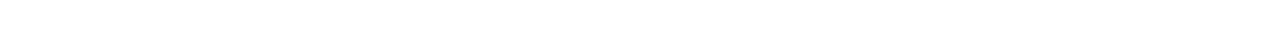
==== commit 7099872f: "UPdate" ====
--- a/index.html
+++ b/index.html
@@ -63,6 +63,7 @@
 								<!-- <li><a href="#" class="icon brands fa-linkedin"><span class="label">LinkedIn</span></a></li> -->
 								<li><a href="mailto: ernijost-erngihubst@yahoo.com" class="icon solid fa-envelope"><span class="label">Email</span></a></li>
 								<li><a href="https://github.com/Jernestos" class="icon brands fa-github"><span class="label">Github</span></a></li> 
+								<!-- <li><a href="https://jernestos.github.io/RepoOverview/Repo.html" class="icon brands fa-github"><span class="label">Github</span></a></li>  -->
 							</ul>
 						</div>
 					</section>
@@ -71,7 +72,7 @@
 					<h2 style="text-align: center;">Noteworthy projects and works</h2>
 
 					<article>
-						<h3>Information Security Lab</h3>
+						<h3>Information Security Lab [<a href=https://github.com/Jernestos/Lab-Information-Security>Repository</a>]</h3>
 						<ul>
 							<li>
 							Security & Privacy in ML
@@ -114,7 +115,7 @@
 										Attack and defense on SCION network, written in <b>Go</b>.
 									</summary>
 									<ul>
-										<li>Staged a DDos attack on victim by reflecting and amplyfing traffic.</li>
+										<li>Staged a DDoS attack on victim by reflecting and amplyfing traffic.</li>
 										<li>Analysed adversarial traffic pattern to detect and protect against DDoS by implementing a firewall.</li>
 									</ul>
 								</details>
@@ -187,7 +188,8 @@
 					</article>
 
 					<article>
-						<h3>Tweet Sentiment Classifier</h3>
+						<section id="TSA"></section> 
+						<h3>Tweet Sentiment Classifier [<a href=https://github.com/Jernestos/TSA>Repository</a>]</h3>
 						Implemented a Tweet sentiment classifier that achieves a competitive <b>accuracy of over 90%</b> in <b>Python</b> and <b>PyTorch</b>; 
 						scientitic report written in <b>LaTeX</b>.
 						<ul>
@@ -232,8 +234,8 @@
 							<article>
 								<b>Network Security:</b>
 								<ul>
-									<li>Implemented a ACME client for the ACME protocol in <b>Python</b>.</li>
-									<li>Defend the Flag on a remote unix system using <b>Bash</b>.</li>
+									<li>Implemented a ACME client for the ACME protocol in <b>Python</b>. [<a href=https://github.com/Jernestos/ACME-Client>Repository</a>]</li> 
+									<li>Defend the Flag on a remote unix system using <b>Bash</b>. [<a href=https://github.com/Jernestos/DefendtheFlag>Repository</a>]</li> 
 								</ul>
 							</article> 
 
@@ -245,7 +247,7 @@
 
 
 							<article>
-								<b>Applied Cryptography Lab - Writeup:</b>
+								<b>Applied Cryptography Lab - Writeup:</b> [<a href=https://github.com/Jernestos/Applied-Crypto>Repository</a>]
 								<p><b><a href="#AppliedCrypto">Click here to see more.</a></b></p>
 							</article> 
 
@@ -255,22 +257,27 @@
 							</article> 
 
 							<article>
-								<b>Private key encryption scheme:</b>
+								<b>Private key encryption scheme:</b> 
+								<!-- [<a href=https://github.com/Jernestos/Asym-Crypto>Private repository</a>] -->
 								<p>Constructed a non-trivial self-inverse private key encryption scheme, complimented with an analysis of its robustness. Written in <b>C</b>.</p>
 							</article>
 
 							<article>
-								<b>Writeups to various CTFs and wargames:</b>
-								<p><a href=https://github.com/Jernestos/CTF> Ongoing - Private</a>.</p>
-							</article>
-
-							<article>
-								<b>Compiler Design:</b>
+								<b>Writeups to various CTFs and wargames:</b> 
+								<!-- [<a href=https://github.com/Jernestos/CTF>Private repository</a>] -->
+								<!-- <p><a href=https://github.com/Jernestos/CTF> Ongoing - Private</a>.</p> -->
+								<p></p>
+							</article>
+
+							<article>
+								<b>Compiler Design:</b> 
+								<!-- [<a href=https://github.com/Jernestos/Compiler-Design>Private repository</a>] -->
 								<p>Implemented a complete compiler in <b>OCaml</b> and <b>x86 assembly</b> for an object-oriented programming language for a realistic target machine.</p>
 							</article>
 
 							<article>
-								<b>Design of Digital Circuits - FPGA projects:</b>
+								<b>Design of Digital Circuits - FPGA projects:</b> 
+								<!-- [<a href=https://github.com/Jernestos/FPGA>Private repository</a>] -->
 								<p>Collection of various FPGA projects, written in <b>Verilog</b>.</p>
 							</article>
 
@@ -285,12 +292,14 @@
 							</article> -->
 
 							<article>
-								<b>Visual Computing:</b>
+								<b>Visual Computing:</b> 
+								<!-- [<a href=https://github.com/Jernestos/Visual-Computing>Private repository</a>] -->
 								<p>Collection of various projects and tasks, written in <b>Python</b> for the ETHZ Visual Computing lecture.</p>
 							</article>
 
 							<article>
-								<b>ETHZ lecture: Entrepreneurial Risks:</b>
+								<b>ETHZ lecture: Entrepreneurial Risks:</b> 
+								<!-- [<a href=https://github.com/Jernestos/Entrepreneurial-Risks>Private repository</a>] -->
 								<p>Written a report about: Accelerating human evolution through food, culture and aritifical intelligence.</p>
 							</article>
 							
@@ -303,7 +312,7 @@
 					<section id="AppliedCrypto">
 						<h2 style="text-align: center;">Applied Cryptography</h2>
 						<!-- <div class="row"> -->
-							Attacks written in <b>Python</b>.
+							Attacks written in <b>Python</b>. [<a href=https://github.com/Jernestos/Applied-Crypto>Repository</a>]
 							<br>
 							<br>
 							<ul>
@@ -346,25 +355,34 @@
 								</li>
 							</ul>
 						<!-- </div> -->
-						<ul class="actions">
+						<!-- <ul class="actions">
 							<li><a href="mailto: ernijost-erngihubst@yahoo.com" class="button">Request access to projects</a></li>
-						</ul>
+						</ul> -->
 					</section>
 
 					<section id="ML">
 						<h2>Machine Intelligence</h2>
 
-						Written in <b>Python</b> and <b>PyTorch</b>.
+						Written in <b>Python</b>, <b>scikit-learn</b> and <b>PyTorch</b>.
+						<!-- <a href=https://github.com/Jernestos/Data-Science> Collection of public ML projects.</a> -->
 						<br><br>
 						<ul>
-							<li>
+							<li><a href="#TSA">Tweet Sentiment Classifier. [<a href=https://github.com/Jernestos/TSA>Repository</a>]</a></li>
+							<li>Implemented a Siamese Network, using triplet loss, to perform image similarity estimation, in <b>PyTorch</b>.</li>
+							<li>Predicted age of a brain from brain MRI features by first detecting outliers, then select features, followed by imputation of missing values, and last apply regression.</li>
+							<li>Performed heart rhythm classification from raw ECG signals of different lenght, sampled a 300Hz.</li>
+							<li>Performed segmentation of the mitral valve in echocardiography videos.</li>
+							<li>Performed regression using L1 and L2 regularizer, in <b>scikit-learn</b>.</li>
+							<li>Constructed a (deep) neural network classifier, using cross-entropy loss, in <b>scikit-learn</b>.</li>
+							
+							<!-- <li>
 								<article>
 									<b>Machine Learning:</b>
 									<p><a href=https://github.com/Jernestos/Data-Science> Collection of public ML projects.</a></p>
 									
 								</article>
-							</li>
-
+							</li> -->
+<!-- 
 							<li>
 								<article>
 									<b>Machine Learning:</b>
@@ -375,23 +393,28 @@
 							<li>
 								<article>
 									<b>Advanced Machine Learning:</b>
+									<ul>
+										<li>Predicted age from brain MRI features.</li>
+										<li>Performed ECG classification.</li>
+										<li>Performed mitral-valve segmentation.</li>
+									</ul>
 									<p>Ongoing</p>
 								</article> 
-							</li>
+							</li> -->
 						</ul>
 						
-						<ul class="actions">
+						<!-- <ul class="actions">
 							<li><a href="mailto: ernijost-erngihubst@yahoo.com" class="button">Request access to projects</a></li>
-						</ul>
+						</ul> -->
 
 					</section>
 
 					<section id="Experience">
-						<h2 style="text-align: center;">Additionally non-project experience/knowledge in: </h2>
+						<h2 style="text-align: center;">Additional experience/knowledge in: </h2>
 						<ul>
 							<li>Digital Signatures</li>
 							<li>Cryptographic Protocols</li>
-							<li>Number Theory in Cryptography</li>
+							<!-- <li>Number Theory in Cryptography</li> -->
 							<!-- <li>Information Security</li> -->
 							<li>Computer Networks</li>
 							<li>Data Modelling and Databases</li>
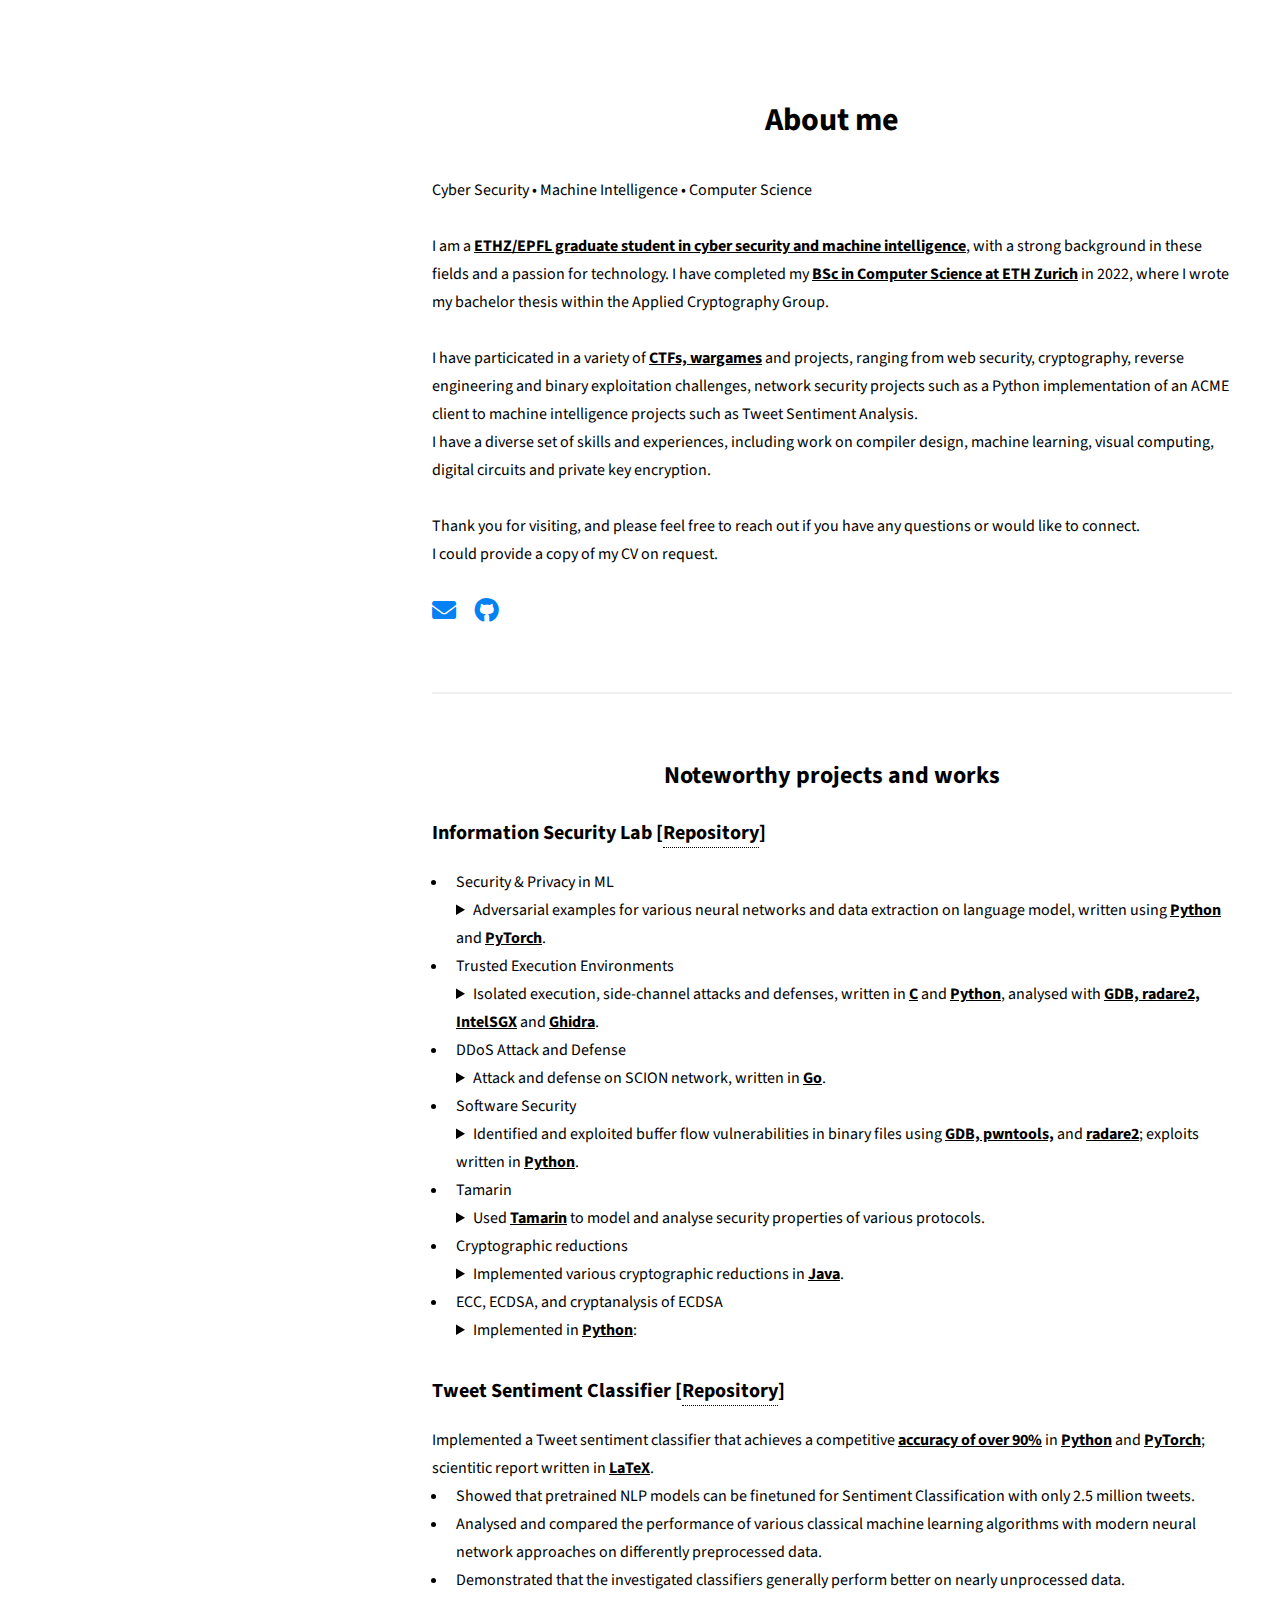
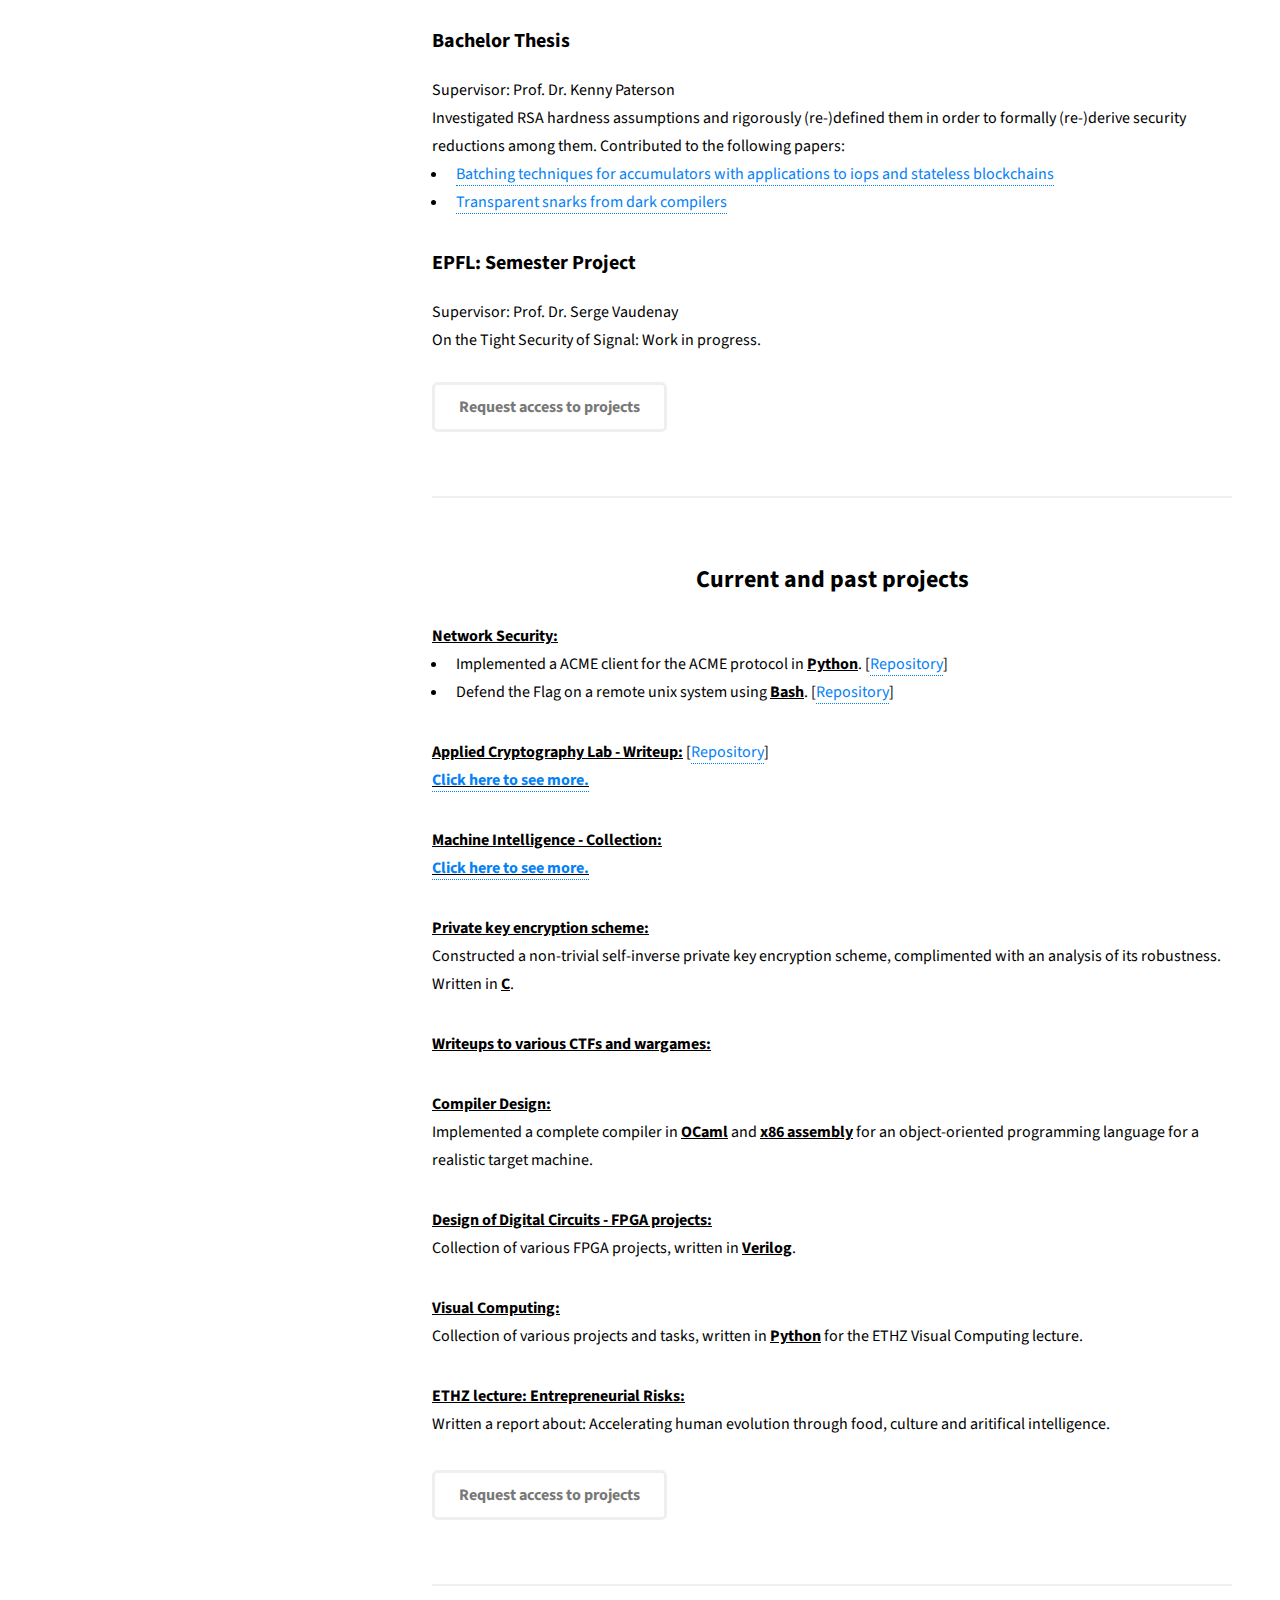
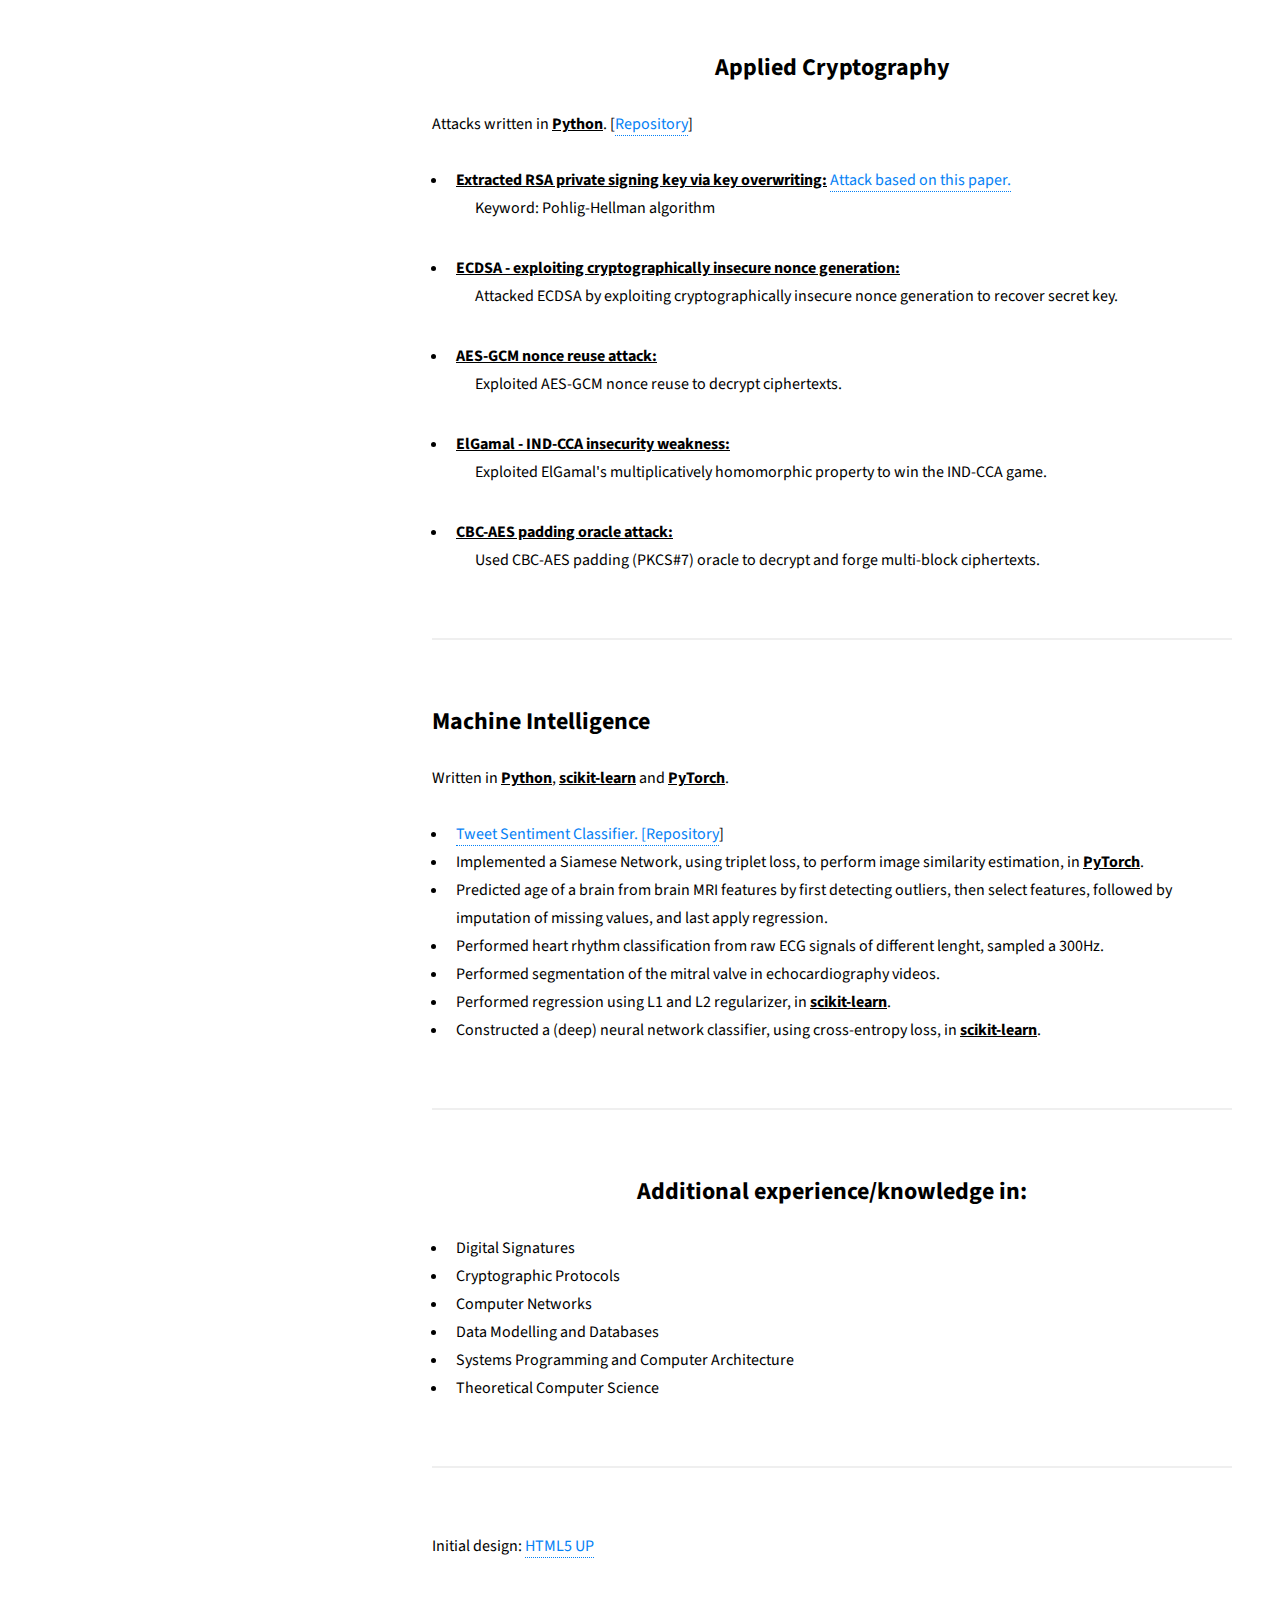
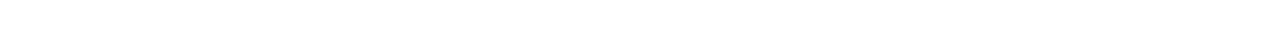
==== commit 53dfb442: "Update index.html" ====
--- a/index.html
+++ b/index.html
@@ -215,7 +215,7 @@
 						<h3>EPFL: Semester Project</h3>
 						Supervisor: Prof. Dr. Serge Vaudenay
 						<br>
-						On the Tight Security of Signal: TBA
+						On the Tight Security of Signal: Work in progress.
 					</article>
 
 					<br>
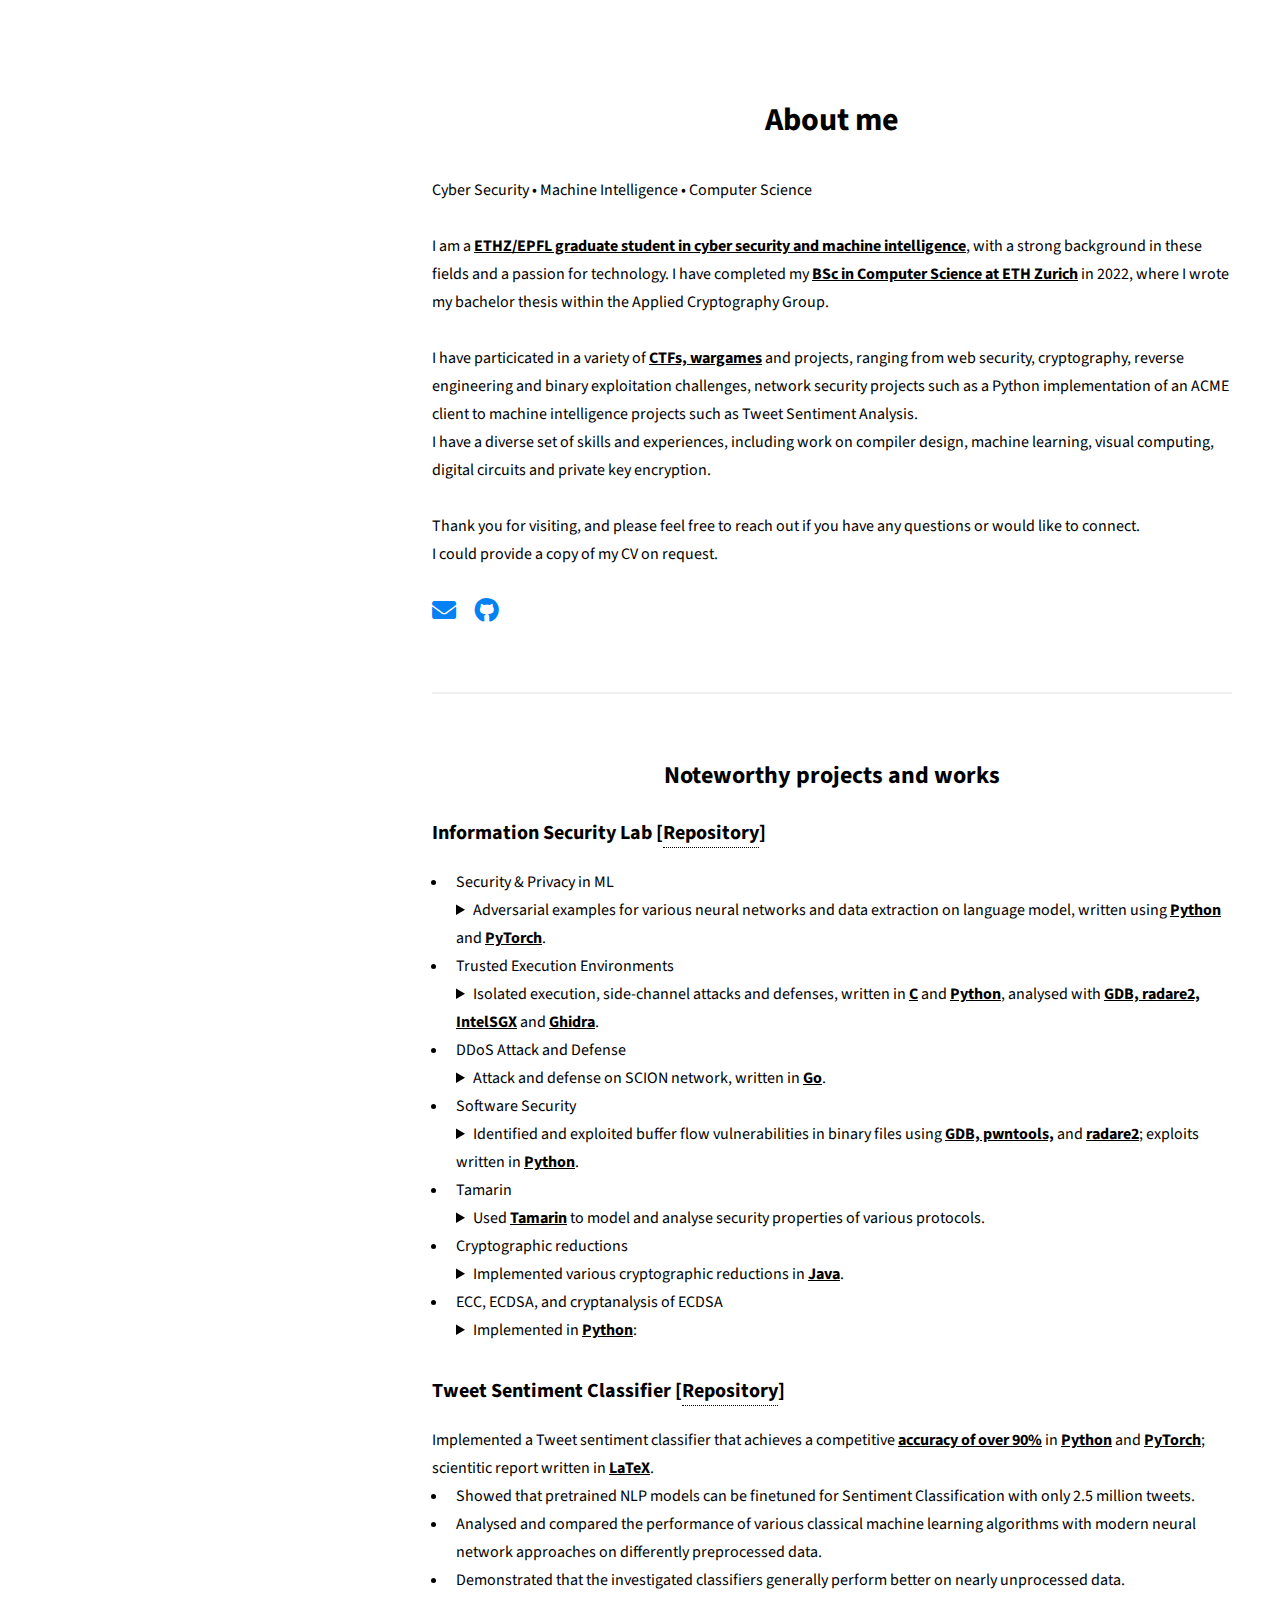
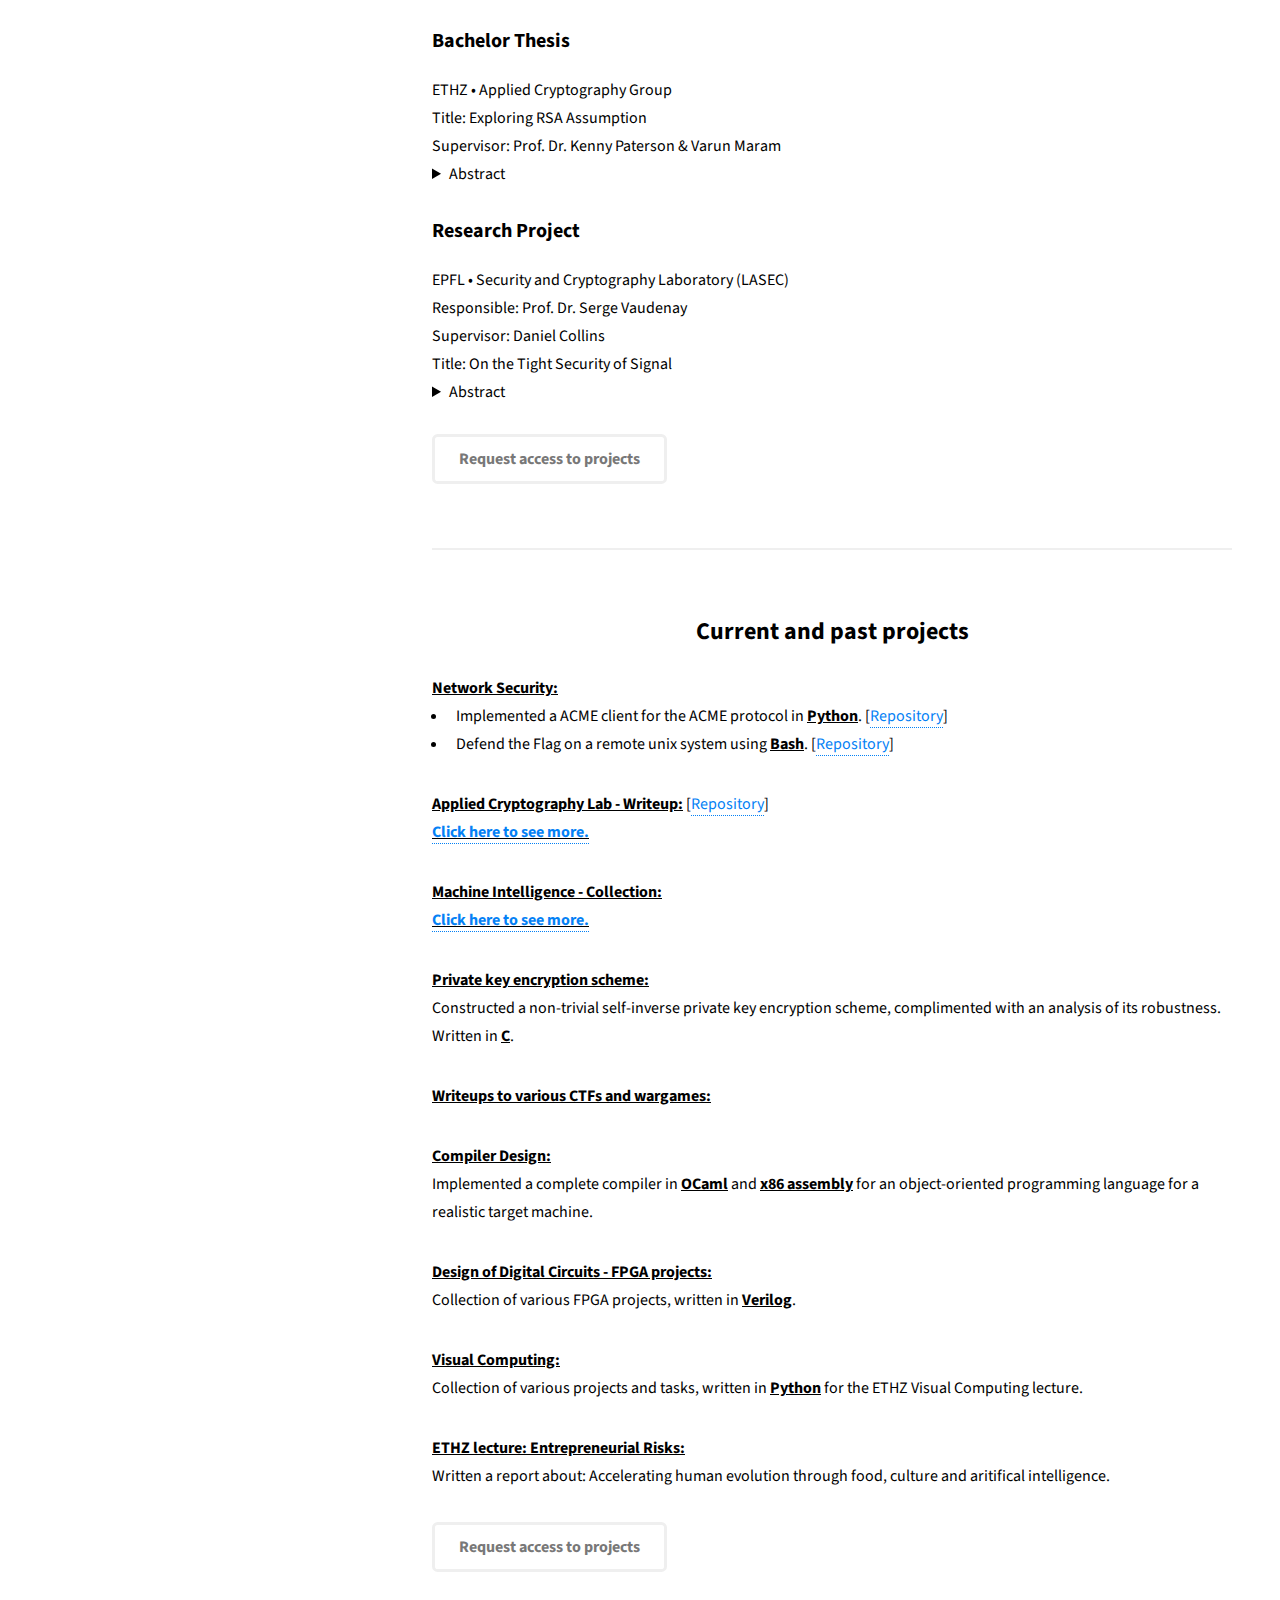
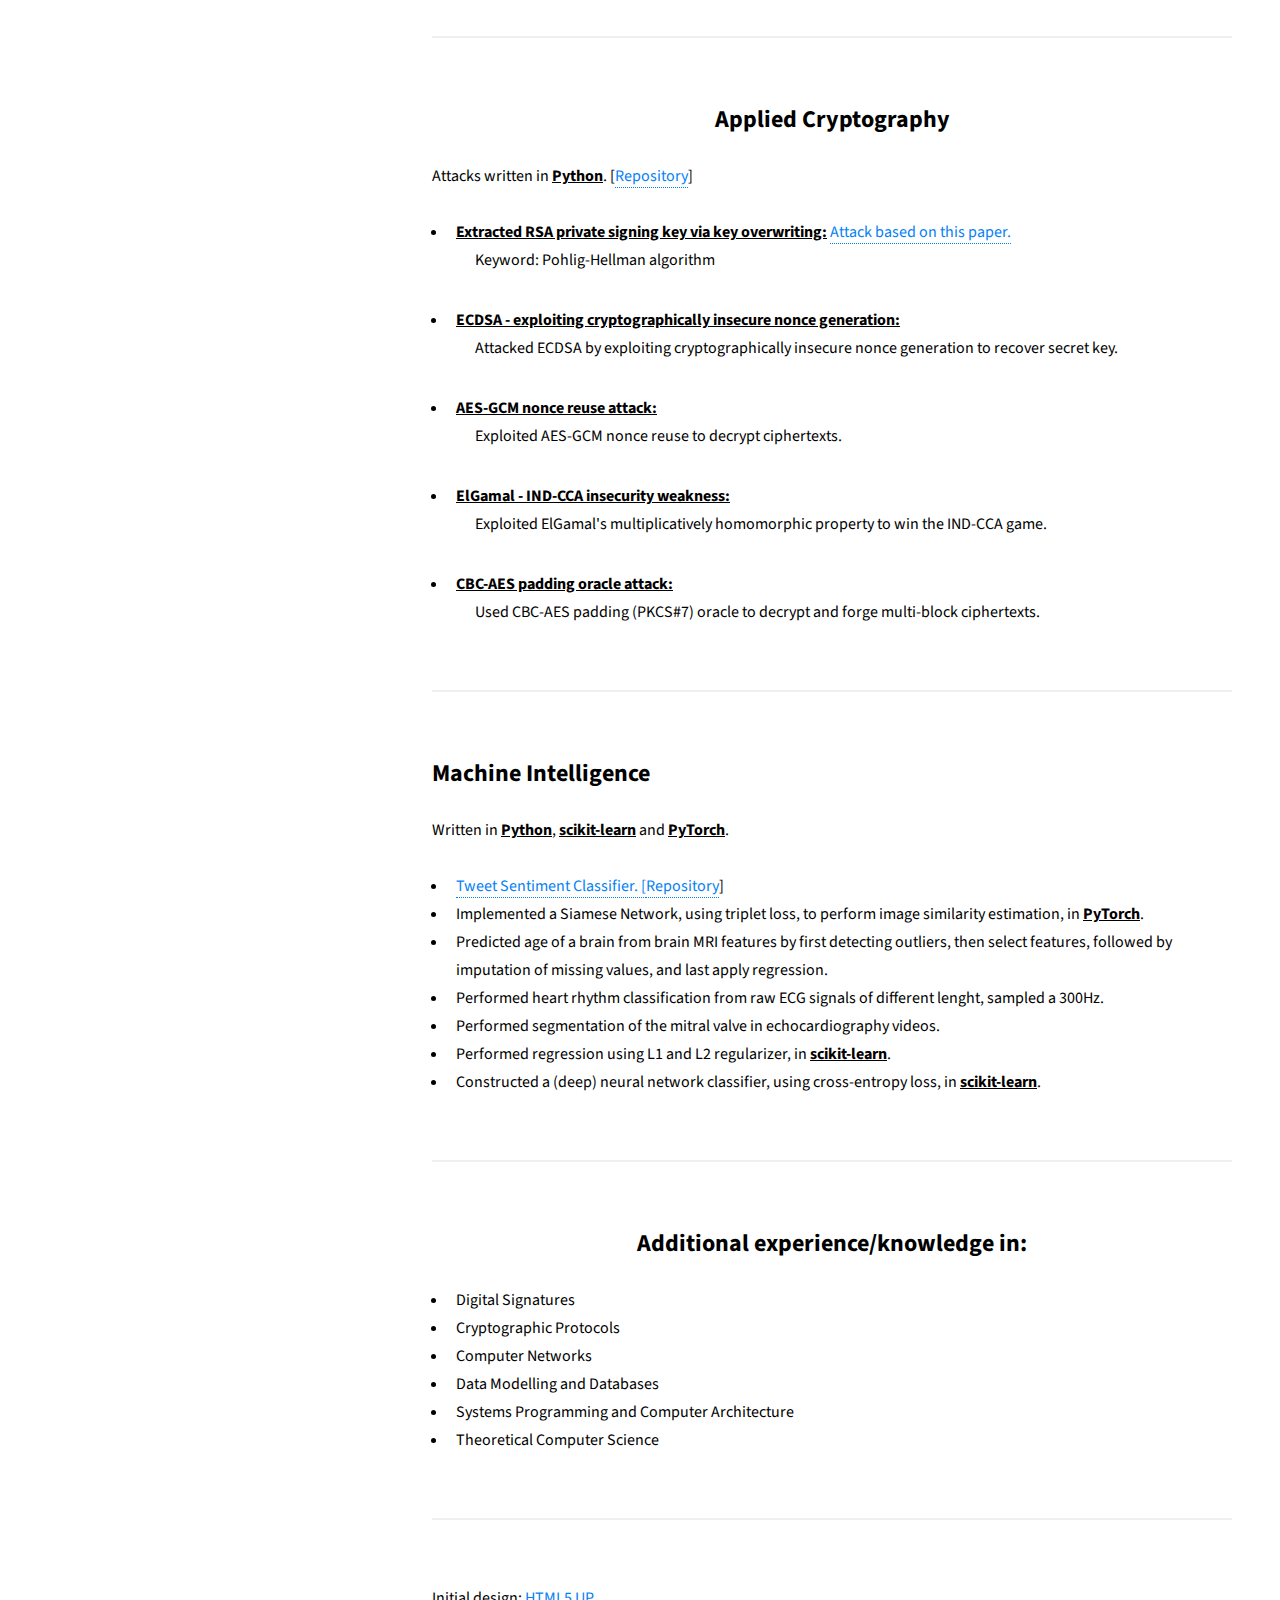
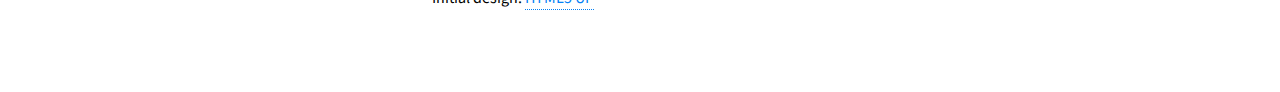
==== commit 85a86a27: "Update" ====
--- a/index.html
+++ b/index.html
@@ -201,21 +201,53 @@
 
 					<article>
 						<h3>Bachelor Thesis</h3>
-						Supervisor: Prof. Dr. Kenny Paterson
-						<br>
-						Investigated RSA hardness assumptions and rigorously (re-)defined them in order to formally (re-)derive security reductions among them. 
+						ETHZ • Applied Cryptography Group
+						<br>
+						Title: Exploring RSA Assumption
+						<br>
+						Supervisor: Prof. Dr. Kenny Paterson & Varun Maram
+						<br>
+						<details>
+							<summary>
+								Abstract
+							</summary>
+							This thesis explores standard and novel RSA assumptions with the aim to find and prove relations among them. To that end we worked towards first understanding and then rigorously redefining them as security experiments. Based on that, the corresponding average-case hardness assumptions are (re-)formalised in order to establish consistency across these definitions. Moreover, certain worst-case assumptions are formalised using a different notation and without security experiment, thus breaking the aforementioned consistency.
+							<br><br>
+							Security reductions are (re-)derived among them in a simpler and selfcontained fashion. These relationships are summarized in a graph, that improves the initially proposed hierarchy [1] by including more RSA assumptions, proving more relations among them and distinguishing between average-case and worst-case hardness assumptions. Some unsuccessful attempts are also made at proving particular security reductions. For each of them, the issues are addressed and possible resolutions are discussed.
+							<br><br>
+							To extend the thesis an analogous work is done for hardness assumptions operating in cyclic groups of known order, albeit on a smaller scale.
+							<br><br>
+							Our analysis of certain assumptions and security reductions contributes to the simplification/strengthening of related results in the literature, such as 
+							<ul>
+								<li><a href="https://eprint.iacr.org/2018/1188.pdf">Batching techniques for accumulators with applications to iops and stateless blockchains</a></li>
+								<li><a href="https://eprint.iacr.org/2019/1229.pdf">Transparent snarks from dark compilers</a></li>
+							</ul>
+						</details>
+						<!-- Investigated RSA hardness assumptions and rigorously (re-)defined them in order to formally (re-)derive security reductions among them. 
 						Contributed to the following papers: 
 						<ul>
 							<li><a href="https://eprint.iacr.org/2018/1188.pdf">Batching techniques for accumulators with applications to iops and stateless blockchains</a></li>
 							<li><a href="https://eprint.iacr.org/2019/1229.pdf">Transparent snarks from dark compilers</a></li>
-						</ul>
+						</ul> -->
 					</article>
-					
+					<br>
 					<article>
-						<h3>EPFL: Semester Project</h3>
-						Supervisor: Prof. Dr. Serge Vaudenay
-						<br>
-						On the Tight Security of Signal: Work in progress.
+
+						<h3>Research Project</h3>
+						EPFL • Security and Cryptography Laboratory (LASEC)
+						<br>
+						Responsible: Prof. Dr. Serge Vaudenay
+						<br>
+						Supervisor: Daniel Collins
+						<br>
+						Title: On the Tight Security of Signal
+						<br>
+						<details>
+							<summary>
+								Abstract
+							</summary>
+							TBA
+						</details>
 					</article>
 
 					<br>
